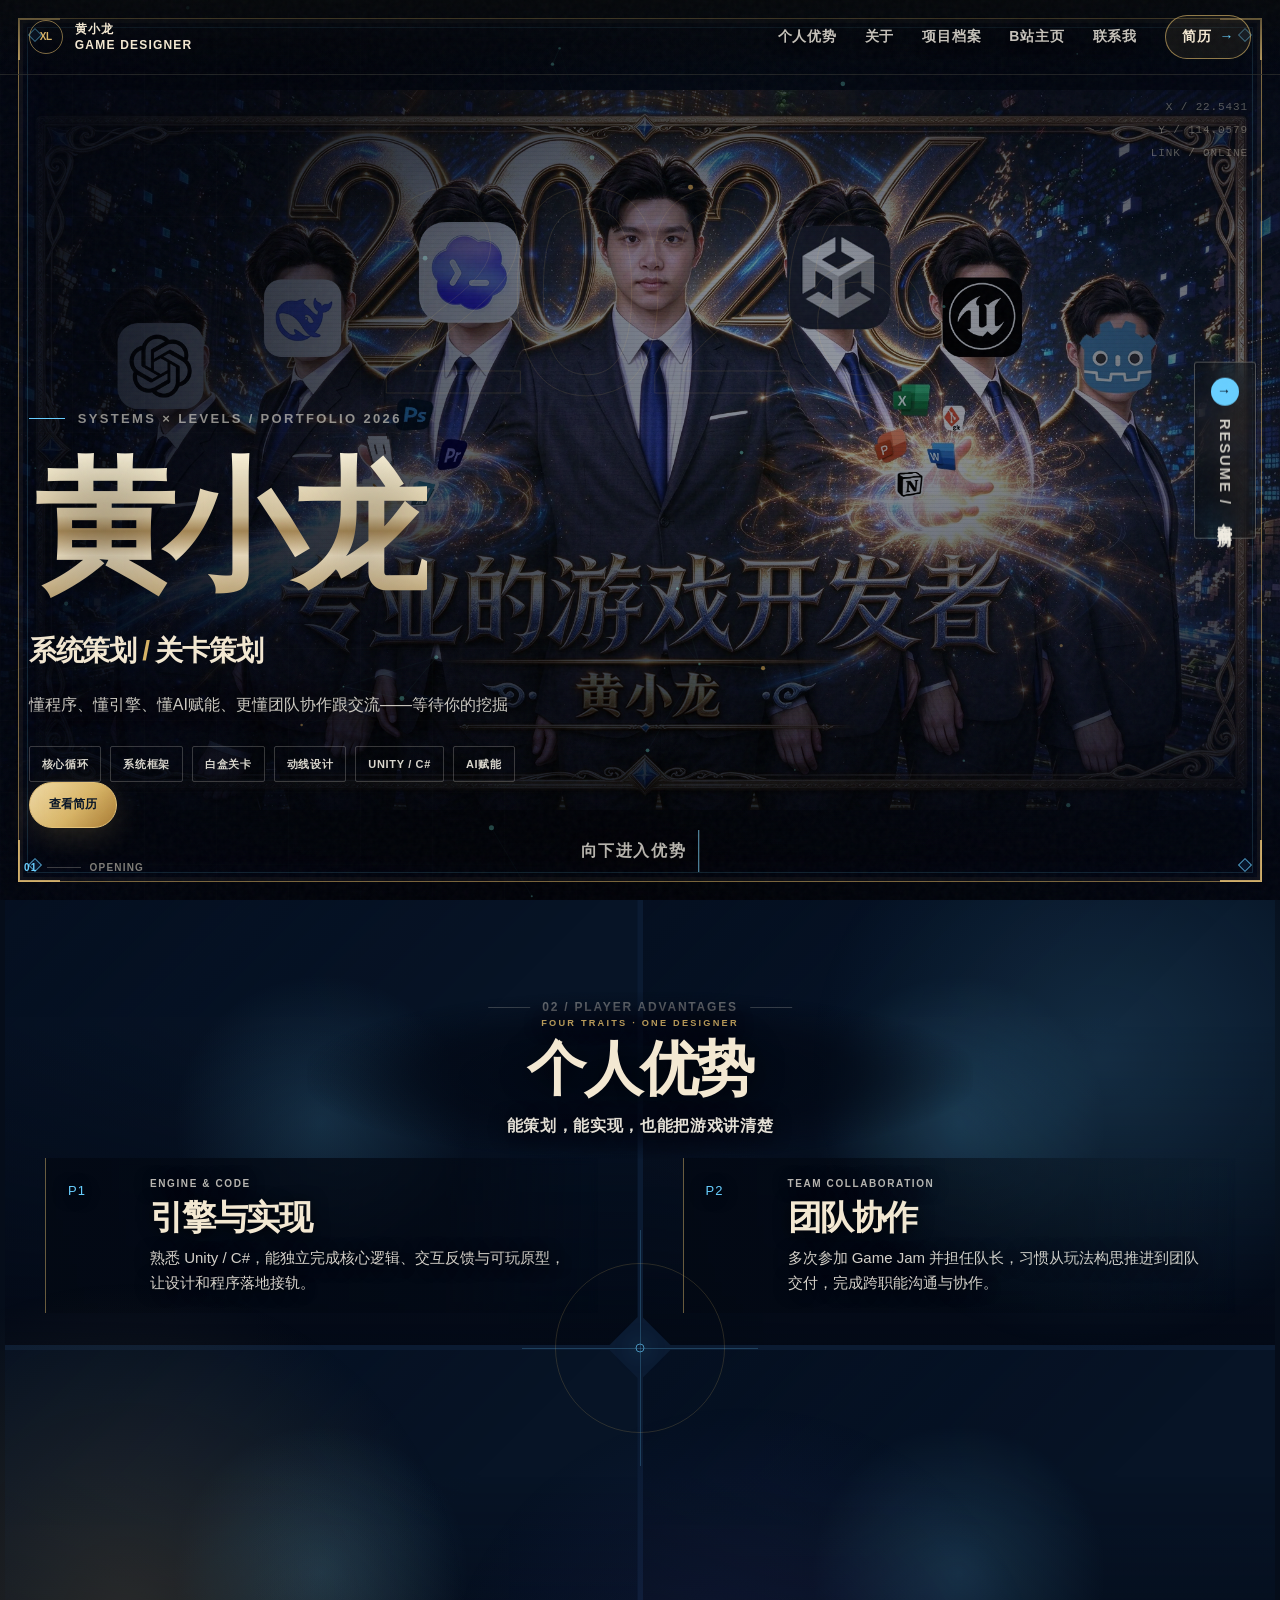
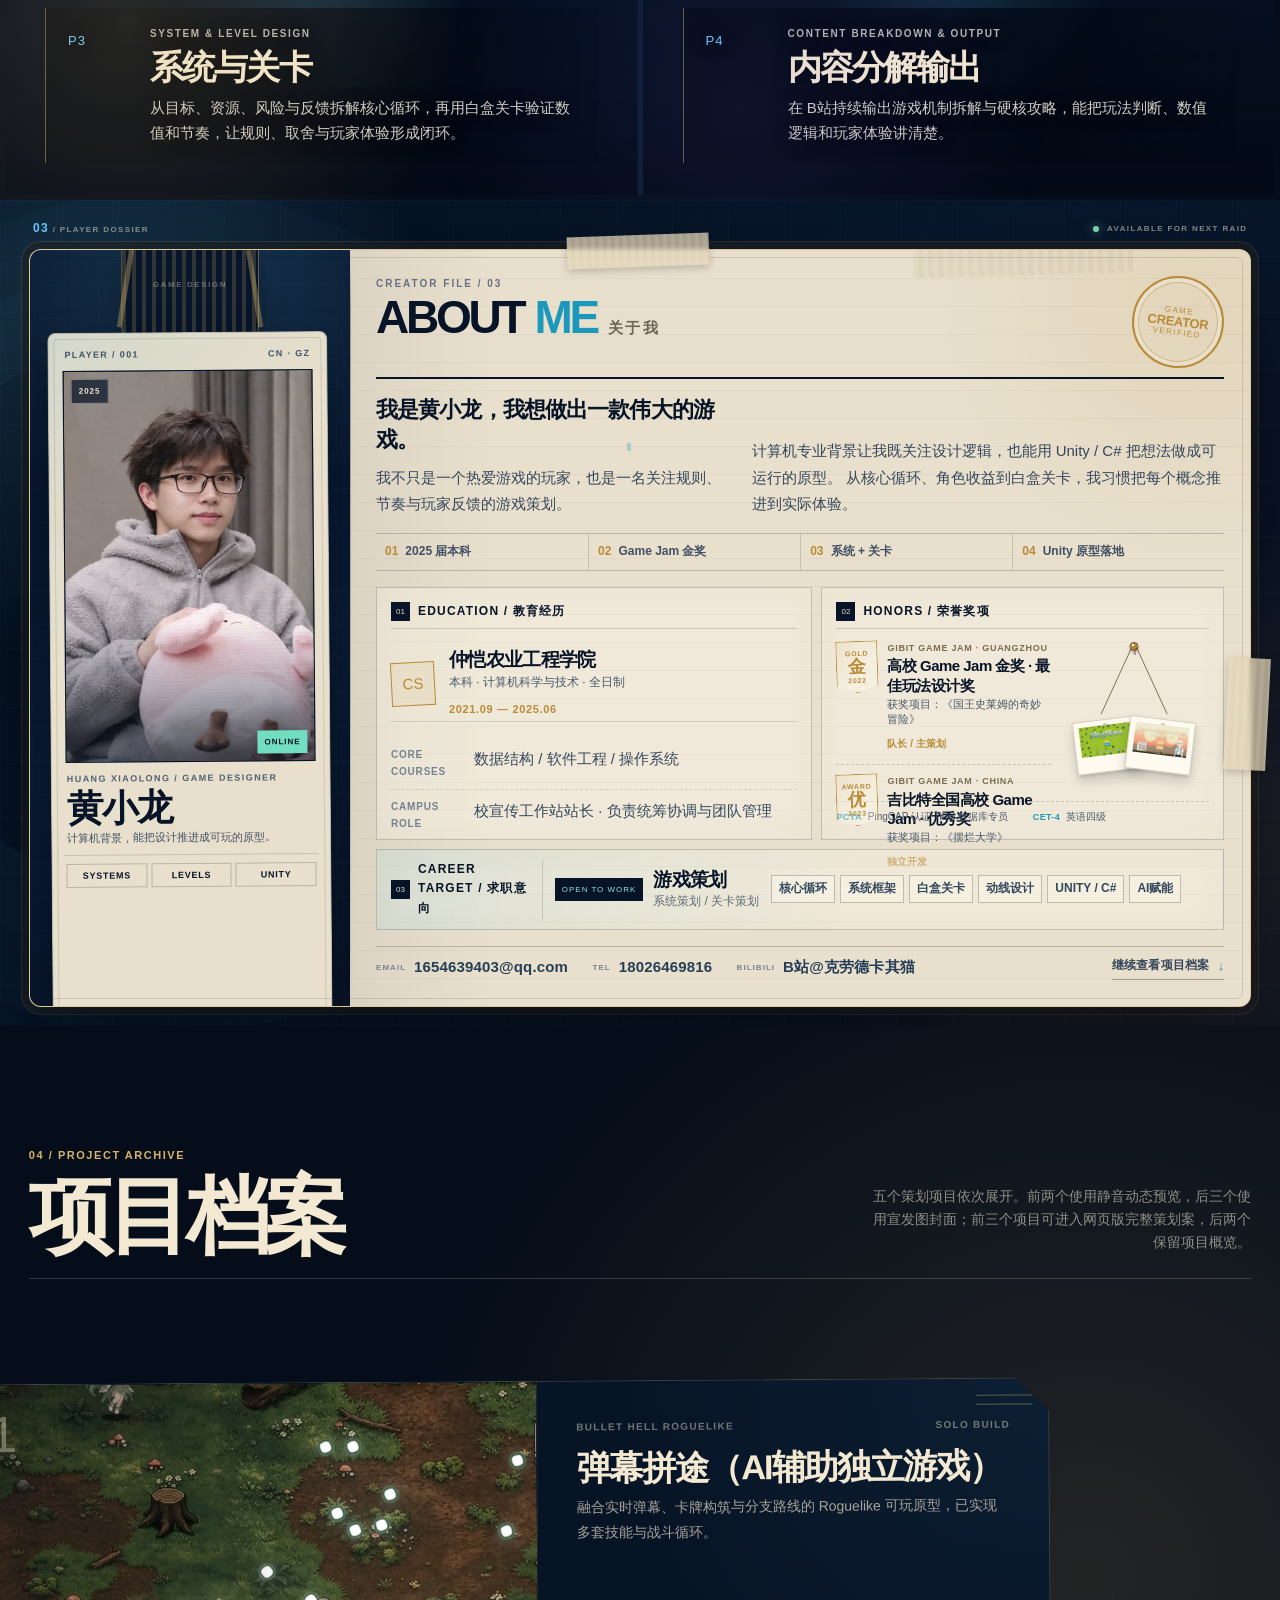
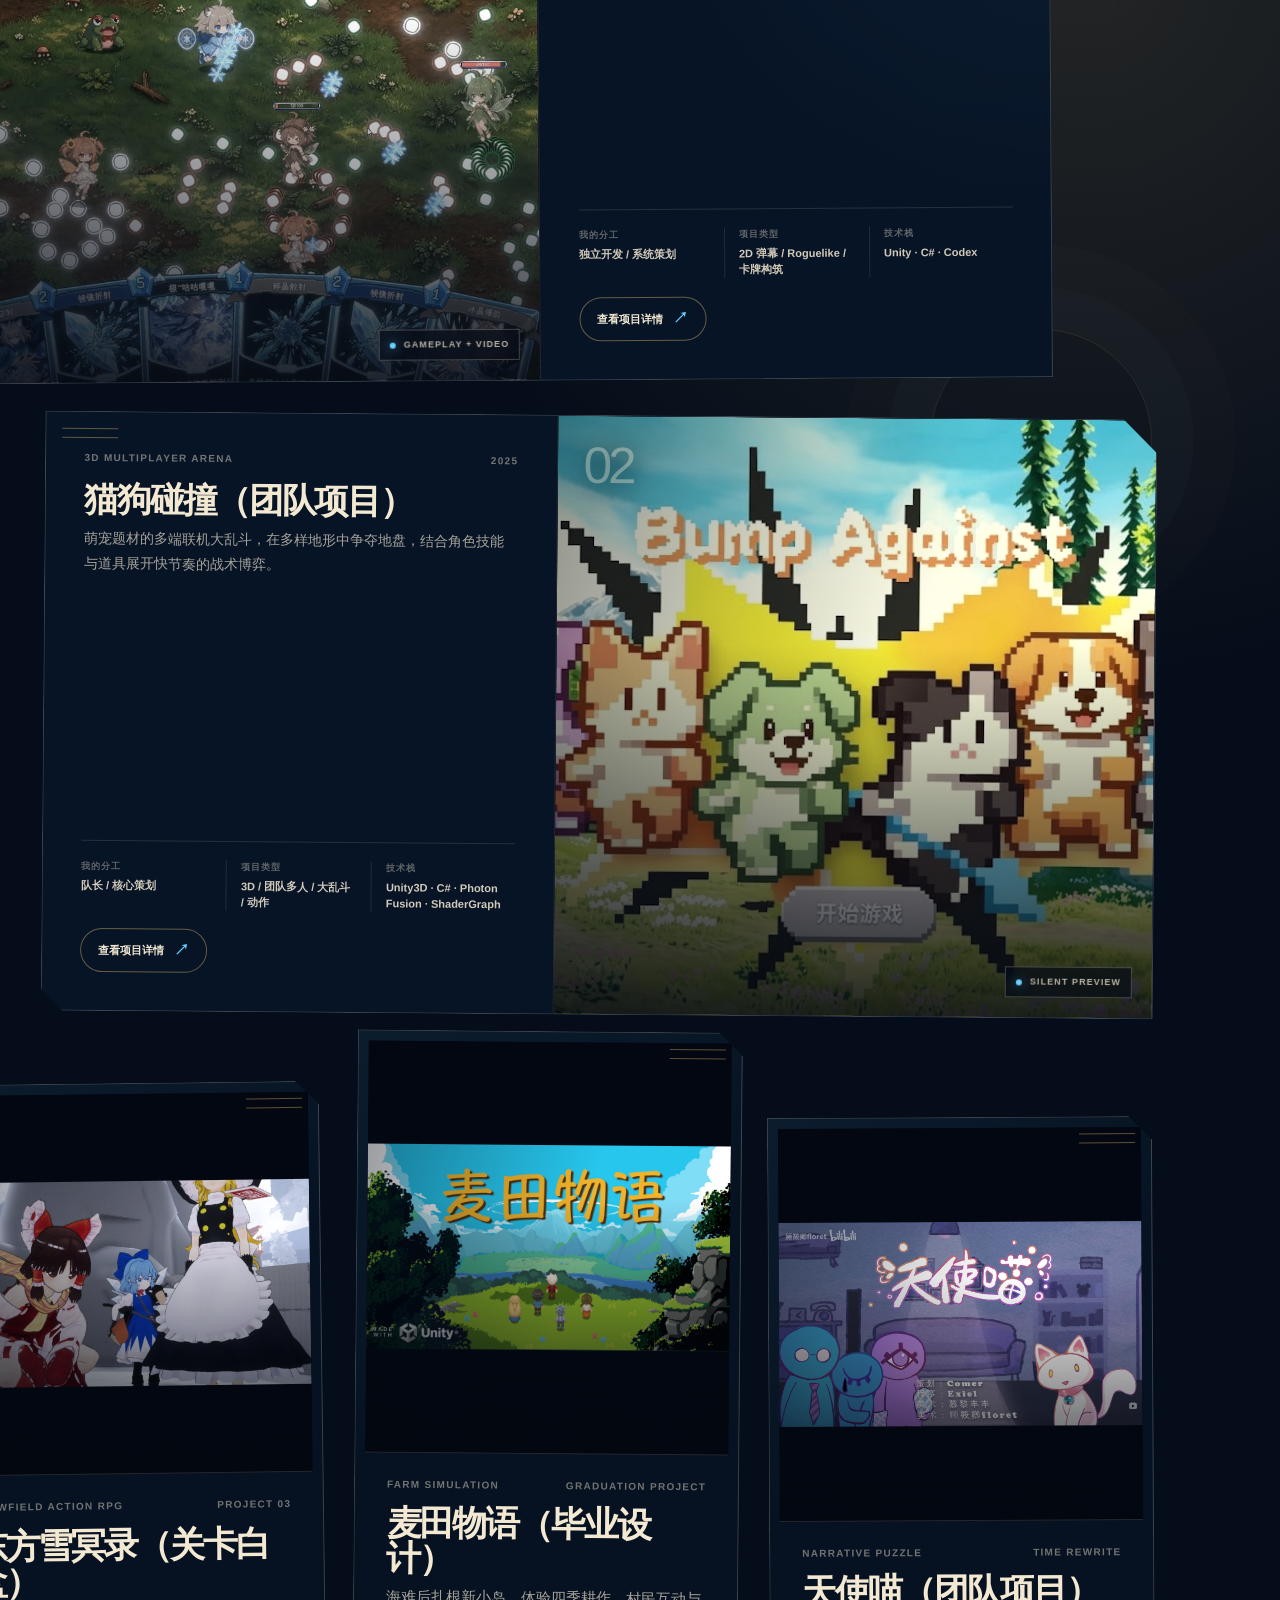
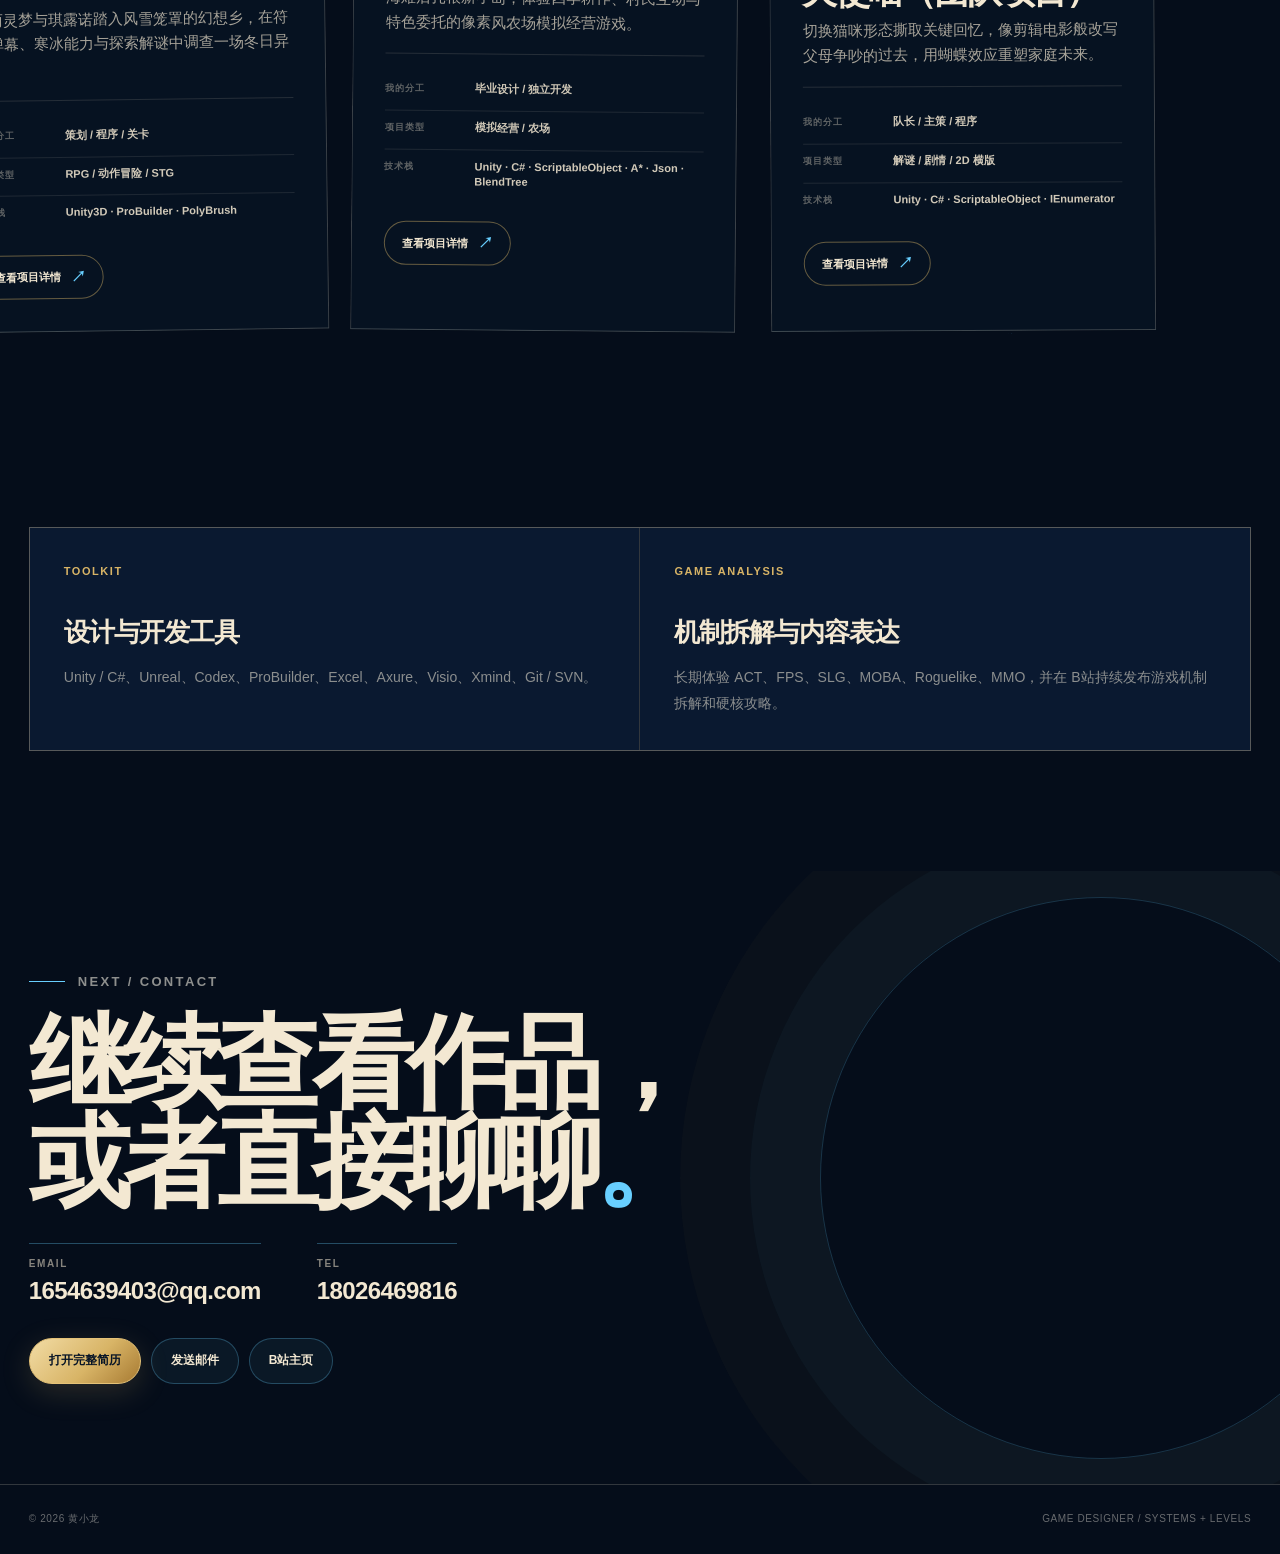
==== index.html @ 6b57ba56 "Publish game design portfolio website" ====
<!doctype html>
<html lang="zh-CN">
  <head>
    <meta charset="UTF-8" />
    <meta name="viewport" content="width=device-width, initial-scale=1" />
    <meta name="robots" content="noindex, nofollow, noarchive, noimageindex" />
    <meta
      name="description"
      content="黄小龙的游戏策划作品集，涵盖系统与关卡设计、Unity 原型、Game Jam 经历与游戏内容创作。"
    />
    <meta name="theme-color" content="#090b0c" />
    <title>黄小龙｜游戏策划作品集</title>
    <link rel="icon" href="assets/favicon.svg" type="image/svg+xml" />
    <link
      rel="preload"
      as="image"
      href="assets/images/hero-cover.webp"
      fetchpriority="high"
    />
    <link rel="stylesheet" href="assets/cinematic.css?v=profile-layout-20261105-100" />
  </head>
  <body>
    <a class="skip-link" href="#main">跳到主要内容</a>

    <header class="cine-header">
      <nav class="cine-nav container" aria-label="主导航">
        <a class="cine-brand" href="#top" aria-label="回到首页">
          <span class="cine-brand-mark">XL</span>
          <span>黄小龙<br />GAME DESIGNER</span>
        </a>
        <button
          class="menu-button"
          type="button"
          aria-label="打开导航"
          aria-expanded="false"
          aria-controls="cine-nav-links"
        >
          <i></i>
        </button>
        <div class="cine-nav-links" id="cine-nav-links">
          <a href="#advantages">个人优势</a>
          <a href="#profile">关于</a>
          <a href="#experience">项目档案</a>
          <a
            href="https://space.bilibili.com/384782439"
            target="_blank"
            rel="noopener noreferrer"
          >
            B站主页
          </a>
          <a href="#contact">联系我</a>
          <button class="nav-resume-button" type="button" data-open-resume>
            简历
          </button>
        </div>
      </nav>
    </header>

    <div class="page-status" aria-hidden="true">
      <span class="page-status-index">01</span>
      <span class="page-status-line"></span>
      <span class="page-status-label">OPENING</span>
    </div>
    <div class="cursor-light" aria-hidden="true"></div>

    <main id="main">
      <section class="scene hero-scene" id="top" data-chapter="01" data-label="OPENING">
        <video
          class="hero-video"
          id="hero-video"
          autoplay
          muted
          loop
          playsinline
          preload="auto"
          poster="assets/images/hero-cover.webp"
          aria-hidden="true"
        >
          <source src="assets/video/cover-loop.mp4" type="video/mp4" />
        </video>
        <div class="hero-overlay" aria-hidden="true"></div>
        <div class="hero-grid" aria-hidden="true"></div>
        <canvas class="signal-canvas" id="signal-canvas" aria-hidden="true"></canvas>
        <div class="hero-vignette" aria-hidden="true"></div>
        <div class="hero-goldframe" aria-hidden="true">
          <i></i><i></i><i></i><i></i>
        </div>
        <div class="hero-year" aria-hidden="true">2026</div>
        <div class="hero-coordinates" aria-hidden="true">
          <span>X / 22.5431</span>
          <span>Y / 114.0579</span>
          <span>LINK / ONLINE</span>
        </div>

        <div class="hero-content container">
          <div class="hero-copy">
            <div class="hero-kicker">SYSTEMS × LEVELS / PORTFOLIO 2026</div>
            <h1 class="hero-title" data-text="黄小龙">黄小龙</h1>
            <p class="hero-role">系统策划 <span>/</span> 关卡策划</p>
            <p class="hero-statement">
              懂程序、懂引擎、懂AI赋能、更懂团队协作跟交流——等待你的挖掘
            </p>
            <div class="hero-meta" aria-label="职业关键词">
              <span>核心循环</span>
              <span>系统框架</span>
              <span>白盒关卡</span>
              <span>动线设计</span>
              <span>UNITY / C#</span>
              <span>AI赋能</span>
            </div>
            <button
              class="cine-button primary hero-mobile-resume"
              type="button"
              data-open-resume
            >
              查看简历
            </button>
          </div>
        </div>

        <button class="resume-edge" type="button" data-open-resume>
          RESUME / 向右查看简历
        </button>
        <a class="scroll-cue" href="#advantages">
          <span>向下进入优势</span>
          <span class="scroll-line" aria-hidden="true"></span>
        </a>
      </section>

      <section
        class="scene ability-scene"
        id="advantages"
        data-chapter="02"
        data-label="ADVANTAGE"
      >
        <div class="chapter-label">02 / PLAYER ADVANTAGES</div>
        <div class="ability-intro">
          <span class="ability-kicker">FOUR TRAITS · ONE DESIGNER</span>
          <h2>个人优势</h2>
          <p>能策划，能实现，也能把游戏讲清楚</p>
        </div>

        <div class="ability-grid">
          <div class="grid-reticle" aria-hidden="true">
            <span></span>
          </div>
          <a class="ability-tile" href="#experience" aria-label="查看项目经历：引擎与实现">
            <video
              class="ability-video"
              muted
              loop
              playsinline
              preload="none"
              data-offset="0"
              aria-hidden="true"
            >
              <source src="assets/video/ability-p1-engine-implementation.mp4?v=ability-videos-20261104-58" type="video/mp4" />
            </video>
            <div class="ability-copy">
              <span class="ability-number">P1</span>
              <div>
                <small>ENGINE & CODE</small>
                <h3>引擎与实现</h3>
                <p>
                  熟悉 Unity / C#，能独立完成核心逻辑、交互反馈与可玩原型，让设计和程序落地接轨。
                </p>
              </div>
            </div>
          </a>

          <a class="ability-tile" href="#profile" aria-label="查看关于我：团队协作">
            <video
              class="ability-video"
              muted
              loop
              playsinline
              preload="none"
              data-offset="0"
              aria-hidden="true"
            >
              <source
                src="assets/video/ability-p2-full-cycle.mp4?v=ability-videos-20261104-57"
                type="video/mp4"
              />
            </video>
            <div class="ability-copy">
              <span class="ability-number">P2</span>
              <div>
                <small>TEAM COLLABORATION</small>
                <h3>团队协作</h3>
                <p>
                  多次参加 Game Jam 并担任队长，习惯从玩法构思推进到团队交付，完成跨职能沟通与协作。
                </p>
              </div>
            </div>
          </a>

          <a class="ability-tile" href="#experience" aria-label="查看项目经历：系统与关卡">
            <video
              class="ability-video"
              muted
              loop
              playsinline
              preload="none"
              data-offset="0"
              aria-hidden="true"
            >
              <source src="assets/video/ability-p3-system-level-design.mp4?v=ability-videos-20261104-58" type="video/mp4" />
            </video>
            <div class="ability-copy">
              <span class="ability-number">P3</span>
              <div>
                <small>SYSTEM & LEVEL DESIGN</small>
                <h3>系统与关卡</h3>
                <p>
                  从目标、资源、风险与反馈拆解核心循环，再用白盒关卡验证数值和节奏，让规则、取舍与玩家体验形成闭环。
                </p>
              </div>
            </div>
          </a>

          <a
            class="ability-tile"
            href="https://space.bilibili.com/384782439"
            target="_blank"
            rel="noopener noreferrer"
            aria-label="在新标签页打开我的B站主页：内容分解输出"
          >
            <video
              class="ability-video"
              muted
              loop
              playsinline
              preload="none"
              data-offset="0"
              aria-hidden="true"
            >
              <source
                src="assets/video/ability-p4-content-creation.mp4?v=ability-videos-20261104-57"
                type="video/mp4"
              />
            </video>
            <div class="ability-copy">
              <span class="ability-number">P4</span>
              <div>
                <small>CONTENT BREAKDOWN & OUTPUT</small>
                <h3>内容分解输出</h3>
                <p>
                  在 B站持续输出游戏机制拆解与硬核攻略，能把玩法判断、数值逻辑和玩家体验讲清楚。
                </p>
              </div>
            </div>
          </a>
        </div>
      </section>

      <section class="profile-scene" id="profile" data-chapter="03" data-label="PROFILE">
        <div class="profile-stage container">
          <div class="profile-chapter" aria-hidden="true">
            <span><strong>03</strong> / PLAYER DOSSIER</span>
            <span class="profile-status"><i></i> AVAILABLE FOR NEXT RAID</span>
          </div>

          <article class="player-dossier" aria-labelledby="profile-title">
            <div class="dossier-tape tape-top" aria-hidden="true"></div>
            <div class="dossier-tape tape-side" aria-hidden="true"></div>

            <aside class="dossier-identity">
              <div class="dossier-lanyard" aria-hidden="true">
                <span>GAME DESIGN</span>
                <i></i>
              </div>
              <div class="dossier-id-card">
                <div class="dossier-id-meta">
                  <span>PLAYER / 001</span>
                  <span>CN · GZ</span>
                </div>
                <div class="dossier-portrait">
                  <img
                    src="assets/images/profile-photo.jpg"
                    alt="黄小龙的个人照片"
                    width="316"
                    height="442"
                  />
                  <span class="dossier-online">ONLINE</span>
                  <span class="dossier-level">2025</span>
                </div>
                <div class="dossier-name">
                  <small>HUANG XIAOLONG / GAME DESIGNER</small>
                  <h2>黄小龙</h2>
                  <p>计算机背景，能把设计推进成可玩的原型。</p>
                </div>
                <div class="dossier-traits" aria-label="核心能力">
                  <span>SYSTEMS</span>
                  <span>LEVELS</span>
                  <span>UNITY</span>
                </div>
                <div class="dossier-id-code" aria-hidden="true">
                  <span></span>
                  <small>PORTFOLIO ID / GDS-2025</small>
                </div>
              </div>
            </aside>

            <div class="dossier-sheet">
              <header class="dossier-header">
                <div>
                  <small>CREATOR FILE / 03</small>
                  <h2 id="profile-title">
                    ABOUT <span>ME</span>
                    <b>关于我</b>
                  </h2>
                </div>
                <div class="creator-seal" aria-label="游戏创作者">
                  <span>GAME</span>
                  <strong>CREATOR</strong>
                  <small>VERIFIED</small>
                </div>
              </header>

              <div class="dossier-intro">
                <div class="dossier-intro-lead">
                  <p>
                    我是黄小龙，我想做出一款<span>伟大的游戏</span>。
                  </p>
                  <p class="dossier-subtitle">
                    我不只是一个热爱游戏的玩家，也是一名关注规则、节奏与玩家反馈的游戏策划。
                  </p>
                </div>
                <p>
                  计算机专业背景让我既关注设计逻辑，也能用 Unity / C# 把想法做成可运行的原型。
                  从核心循环、角色收益到白盒关卡，我习惯把每个概念推进到实际体验。
                </p>
              </div>

              <div class="dossier-facts" aria-label="个人关键信息">
                <span><b>01</b> 2025 届本科</span>
                <span><b>02</b> Game Jam 金奖</span>
                <span><b>03</b> 系统 + 关卡</span>
                <span><b>04</b> Unity 原型落地</span>
              </div>

              <div class="dossier-grid">
                <section class="dossier-panel education-panel" aria-labelledby="education-title">
                  <div class="panel-heading">
                    <span>01</span>
                    <h3 id="education-title">EDUCATION / 教育经历</h3>
                  </div>
                  <div class="education-summary">
                    <div class="education-code" aria-hidden="true">CS</div>
                    <div>
                      <h4>仲恺农业工程学院</h4>
                      <p>本科 · 计算机科学与技术 · 全日制</p>
                      <time>2021.09 — 2025.06</time>
                    </div>
                  </div>
                  <dl class="education-details">
                    <div>
                      <dt>CORE COURSES</dt>
                      <dd>数据结构 / 软件工程 / 操作系统</dd>
                    </div>
                    <div>
                      <dt>CAMPUS ROLE</dt>
                      <dd>校宣传工作站站长 · 负责统筹协调与团队管理</dd>
                    </div>
                  </dl>
                </section>

                <section class="dossier-panel honors-panel" aria-labelledby="honors-title">
                  <div class="panel-heading">
                    <span>02</span>
                    <h3 id="honors-title">HONORS / 荣誉奖项</h3>
                  </div>
                  <div class="award-showcase">
                    <div class="award-records">
                      <div class="featured-award">
                        <div class="award-seal" aria-label="金奖">
                          <span>GOLD</span>
                          <strong>金</strong>
                          <small>2022</small>
                        </div>
                        <div>
                          <small>GIBIT GAME JAM · GUANGZHOU</small>
                          <h4>高校 Game Jam 金奖 · 最佳玩法设计奖</h4>
                          <p>获奖项目：《国王史莱姆的奇妙冒险》</p>
                          <span>队长 / 主策划</span>
                        </div>
                      </div>
                      <div class="featured-award secondary-award">
                        <div class="award-seal" aria-label="优秀奖">
                          <span>AWARD</span>
                          <strong>优</strong>
                          <small>2023</small>
                        </div>
                        <div>
                          <small>GIBIT GAME JAM · CHINA</small>
                          <h4>吉比特全国高校 Game Jam · 优秀奖</h4>
                          <p>获奖项目：《摆烂大学》</p>
                          <span>独立开发</span>
                        </div>
                      </div>
                    </div>
                    <div class="award-photo-hang" aria-label="两张获奖现场照片">
                      <span class="hang-pin" aria-hidden="true"></span>
                      <svg class="hang-strings" viewBox="0 0 100 100" preserveAspectRatio="none" aria-hidden="true">
                        <path d="M50 4 L28 94 M50 4 L72 94" />
                      </svg>
                      <div class="award-polaroid-cluster">
                        <figure class="award-polaroid award-polaroid-left">
                          <img src="assets/images/awards/award-left.png" alt="Game Jam 获奖现场照片" loading="lazy" />
                        </figure>
                        <figure class="award-polaroid award-polaroid-right">
                          <img src="assets/images/awards/award-right.png" alt="Game Jam 获奖现场照片" loading="lazy" />
                        </figure>
                      </div>
                    </div>
                  </div>
                  <div class="minor-awards credential-award">
                    <div>
                      <b>PCTA</b>
                      <span>PingCAP 认证 TiDB 数据库专员</span>
                    </div>
                    <div>
                      <b>CET-4</b>
                      <span>英语四级</span>
                    </div>
                  </div>
                </section>

                <section class="dossier-panel target-panel" aria-labelledby="target-title">
                  <div class="panel-heading">
                    <span>03</span>
                    <h3 id="target-title">CAREER TARGET / 求职意向</h3>
                  </div>
                  <div class="target-role">
                    <span>OPEN TO WORK</span>
                    <div>
                      <h4>游戏策划</h4>
                      <p>系统策划 / 关卡策划</p>
                    </div>
                  </div>
                  <ul class="target-tags" aria-label="能力关键词">
                    <li>核心循环</li>
                    <li>系统框架</li>
                    <li>白盒关卡</li>
                    <li>动线设计</li>
                    <li>UNITY / C#</li>
                    <li>AI赋能</li>
                  </ul>
                </section>
              </div>

              <footer class="dossier-footer">
                <div class="dossier-contacts">
                  <a class="dossier-contact-link" href="mailto:1654639403@qq.com">
                    <small>EMAIL</small>
                    <span>1654639403@qq.com</span>
                  </a>
                  <a class="dossier-contact-link" href="tel:+8618026469816">
                    <small>TEL</small>
                    <span>18026469816</span>
                  </a>
                  <a
                    class="dossier-contact-link"
                    href="https://space.bilibili.com/384782439"
                    target="_blank"
                    rel="noopener noreferrer"
                  >
                    <small>BILIBILI</small>
                    <span>B站@克劳德卡其猫</span>
                  </a>
                </div>
                <a class="dossier-next" href="#experience">
                  继续查看项目档案
                  <span aria-hidden="true">↓</span>
                </a>
              </footer>
            </div>
          </article>
        </div>
      </section>

      <section
        class="scene content-scene project-scene"
        id="experience"
        data-chapter="04"
        data-label="PROJECTS"
      >
        <div class="container">
          <div class="content-head reveal">
            <div>
              <small>04 / PROJECT ARCHIVE</small>
              <h2>项目档案</h2>
            </div>
            <p>
              五个策划项目依次展开。前两个使用静音动态预览，后三个使用宣发图封面；前三个项目可进入网页版完整策划案，后两个保留项目概览。
            </p>
          </div>

          <div class="project-showcase">
            <article class="project-showcase-card" data-project-card="bullet-journey">
              <div class="project-preview">
                <video
                  class="project-preview-video"
                  muted
                  loop
                  playsinline
                  autoplay
                  preload="metadata"
                  poster="assets/images/bullet-journey/battle-overview.webp"
                  data-offset="0"
                  aria-hidden="true"
                >
                  <source src="assets/video/projects/bullet-journey-demo-20261105.mp4" type="video/mp4" />
                </video>
                <div class="project-preview-shade" aria-hidden="true"></div>
                <span class="project-preview-number">01</span>
                <span class="project-preview-label">
                  <i></i>
                  GAMEPLAY + VIDEO
                </span>
                <button
                  class="project-preview-open"
                  type="button"
                  data-project-open="bullet-journey"
                  aria-label="查看《弹幕拼途（AI辅助独立游戏）》项目详情"
                ></button>
              </div>
              <div class="project-card-copy">
                <div class="project-card-eyebrow">
                  <span>BULLET HELL ROGUELIKE</span>
                  <span>SOLO BUILD</span>
                </div>
                <h3>弹幕拼途（AI辅助独立游戏）</h3>
                <p>
                  融合实时弹幕、卡牌构筑与分支路线的 Roguelike 可玩原型，已实现多套技能与战斗循环。
                </p>
                <dl class="project-card-facts">
                  <div>
                    <dt>我的分工</dt>
                    <dd>独立开发 / 系统策划</dd>
                  </div>
                  <div>
                    <dt>项目类型</dt>
                    <dd>2D 弹幕 / Roguelike / 卡牌构筑</dd>
                  </div>
                  <div>
                    <dt>技术栈</dt>
                    <dd>Unity · C# · Codex</dd>
                  </div>
                </dl>
                <button
                  class="project-card-action"
                  type="button"
                  data-project-open="bullet-journey"
                >
                  查看项目详情
                  <span aria-hidden="true">↗</span>
                </button>
              </div>
            </article>

            <article class="project-showcase-card" data-project-card="cat-dog">
              <div class="project-preview">
                <video
                  class="project-preview-video"
                  muted
                  loop
                  playsinline
                  autoplay
                  preload="metadata"
                  poster="assets/images/cat-dog/marketing-promo.png"
                  aria-hidden="true"
                >
                  <source src="assets/video/projects/cat-dog-demo-20261105.mp4" type="video/mp4" />
                </video>
                <div class="project-preview-shade" aria-hidden="true"></div>
                <span class="project-preview-number">02</span>
                <span class="project-preview-label">
                  <i></i>
                  SILENT PREVIEW
                </span>
                <button
                  class="project-preview-open"
                  type="button"
                  data-project-open="cat-dog"
                  aria-label="查看《猫狗碰撞（团队项目）》项目详情"
                ></button>
              </div>
              <div class="project-card-copy">
                <div class="project-card-eyebrow">
                  <span>3D MULTIPLAYER ARENA</span>
                  <span>2025</span>
                </div>
                <h3>猫狗碰撞（团队项目）</h3>
                <p>
                  萌宠题材的多端联机大乱斗，在多样地形中争夺地盘，结合角色技能与道具展开快节奏的战术博弈。
                </p>
                <dl class="project-card-facts">
                  <div>
                    <dt>我的分工</dt>
                    <dd>队长 / 核心策划</dd>
                  </div>
                  <div>
                    <dt>项目类型</dt>
                    <dd>3D / 团队多人 / 大乱斗 / 动作</dd>
                  </div>
                  <div>
                    <dt>技术栈</dt>
                    <dd>Unity3D · C# · Photon Fusion · ShaderGraph</dd>
                  </div>
                </dl>
                <button class="project-card-action" type="button" data-project-open="cat-dog">
                  查看项目详情
                  <span aria-hidden="true">↗</span>
                </button>
              </div>
            </article>

            <article
              class="project-showcase-card project-showcase-placeholder"
              data-project-card="eastern-snow"
            >
              <div class="project-preview project-preview-static">
                <img
                  class="project-preview-still"
                  src="assets/images/eastern-snow/marketing-promo.jpg"
                  alt=""
                  aria-hidden="true"
                />
                <div class="project-preview-shade" aria-hidden="true"></div>
                <button
                  class="project-preview-open"
                  type="button"
                  data-project-open="eastern-snow"
                  aria-label="查看《东方雪冥录（关卡白盒）》项目详情"
                ></button>
              </div>
              <div class="project-card-copy">
                <div class="project-card-eyebrow">
                  <span>SNOWFIELD ACTION RPG</span>
                  <span>PROJECT 03</span>
                </div>
                <h3>东方雪冥录（关卡白盒）</h3>
                <p>
                  博丽灵梦与琪露诺踏入风雪笼罩的幻想乡，在符卡弹幕、寒冰能力与探索解谜中调查一场冬日异变。
                </p>
                <dl class="project-card-facts">
                  <div>
                    <dt>我的分工</dt>
                    <dd>策划 / 程序 / 关卡</dd>
                  </div>
                  <div>
                    <dt>项目类型</dt>
                    <dd>RPG / 动作冒险 / STG</dd>
                  </div>
                  <div>
                    <dt>技术栈</dt>
                    <dd>Unity3D · ProBuilder · PolyBrush</dd>
                  </div>
                </dl>
                <button
                  class="project-card-action"
                  type="button"
                  data-project-open="eastern-snow"
                >
                  查看项目详情
                  <span aria-hidden="true">↗</span>
                </button>
              </div>
            </article>

            <article
              class="project-showcase-card project-showcase-placeholder"
              data-project-card="wheat-story"
            >
              <div class="project-preview project-preview-static">
                <img
                  class="project-preview-still"
                  src="assets/images/wheat-story/marketing-promo.png"
                  alt=""
                  aria-hidden="true"
                />
                <div class="project-preview-shade" aria-hidden="true"></div>
                <button
                  class="project-preview-open"
                  type="button"
                  data-project-open="wheat-story"
                  aria-label="查看《麦田物语（毕业设计）》项目详情"
                ></button>
              </div>
              <div class="project-card-copy">
                <div class="project-card-eyebrow">
                  <span>FARM SIMULATION</span>
                  <span>GRADUATION PROJECT</span>
                </div>
                <h3>麦田物语（毕业设计）</h3>
                <p>
                  海难后扎根新小岛，体验四季耕作、村民互动与特色委托的像素风农场模拟经营游戏。
                </p>
                <dl class="project-card-facts">
                  <div>
                    <dt>我的分工</dt>
                    <dd>毕业设计 / 独立开发</dd>
                  </div>
                  <div>
                    <dt>项目类型</dt>
                    <dd>模拟经营 / 农场</dd>
                  </div>
                  <div>
                    <dt>技术栈</dt>
                    <dd>Unity · C# · ScriptableObject · A* · Json · BlendTree</dd>
                  </div>
                </dl>
                <button
                  class="project-card-action"
                  type="button"
                  data-project-open="wheat-story"
                >
                  查看项目详情
                  <span aria-hidden="true">↗</span>
                </button>
              </div>
            </article>

            <article class="project-showcase-card" data-project-card="angel-cat">
              <div class="project-preview project-preview-static">
                <img
                  class="project-preview-still"
                  src="assets/images/angel-cat/marketing-promo.png"
                  alt=""
                  aria-hidden="true"
                />
                <div class="project-preview-shade" aria-hidden="true"></div>
                <button
                  class="project-preview-open"
                  type="button"
                  data-project-open="angel-cat"
                  aria-label="查看《天使喵（团队项目）》项目详情"
                ></button>
              </div>
              <div class="project-card-copy">
                <div class="project-card-eyebrow">
                  <span>NARRATIVE PUZZLE</span>
                  <span>TIME REWRITE</span>
                </div>
                <h3>天使喵（团队项目）</h3>
                <p>
                  切换猫咪形态撕取关键回忆，像剪辑电影般改写父母争吵的过去，用蝴蝶效应重塑家庭未来。
                </p>
                <dl class="project-card-facts">
                  <div>
                    <dt>我的分工</dt>
                    <dd>队长 / 主策 / 程序</dd>
                  </div>
                  <div>
                    <dt>项目类型</dt>
                    <dd>解谜 / 剧情 / 2D 横版</dd>
                  </div>
                  <div>
                    <dt>技术栈</dt>
                    <dd>Unity · C# · ScriptableObject · IEnumerator</dd>
                  </div>
                </dl>
                <button
                  class="project-card-action"
                  type="button"
                  data-project-open="angel-cat"
                >
                  查看项目详情
                  <span aria-hidden="true">↗</span>
                </button>
              </div>
            </article>
          </div>

          <div class="details-band">
            <article class="detail-block reveal">
              <small>TOOLKIT</small>
              <h3>设计与开发工具</h3>
              <p>
                Unity / C#、Unreal、Codex、ProBuilder、Excel、Axure、Visio、Xmind、Git / SVN。
              </p>
            </article>
            <article class="detail-block reveal">
              <small>GAME ANALYSIS</small>
              <h3>机制拆解与内容表达</h3>
              <p>
                长期体验 ACT、FPS、SLG、MOBA、Roguelike、MMO，并在 B站持续发布游戏机制拆解和硬核攻略。
              </p>
            </article>
          </div>
        </div>
      </section>

      <section class="scene next-chapter" id="contact" data-chapter="05" data-label="CONTACT">
        <div class="next-chapter-inner container">
          <small class="hero-kicker">NEXT / CONTACT</small>
          <h2>继续查看作品，<br />或者直接聊聊<span>。</span></h2>
          <div class="next-contact-details" aria-label="联系方式">
            <a class="next-contact-link" href="mailto:1654639403@qq.com">
              <small>EMAIL</small>
              <span>1654639403@qq.com</span>
            </a>
            <a class="next-contact-link" href="tel:+8618026469816">
              <small>TEL</small>
              <span>18026469816</span>
            </a>
          </div>
          <div class="next-actions">
            <button class="cine-button primary" type="button" data-open-resume>
              打开完整简历
            </button>
            <a class="cine-button secondary" href="mailto:1654639403@qq.com">发送邮件</a>
            <a
              class="cine-button secondary"
              href="https://space.bilibili.com/384782439"
              target="_blank"
              rel="noopener noreferrer"
            >
              B站主页
            </a>
          </div>
        </div>
      </section>
    </main>

    <footer class="cine-footer">
      <div class="cine-footer-inner container">
        <span>© <span id="year">2026</span> 黄小龙</span>
        <span>GAME DESIGNER / SYSTEMS + LEVELS</span>
      </div>
    </footer>

    <div
      class="resume-drawer"
      id="resume-drawer"
      aria-hidden="true"
      aria-label="简历预览"
    >
      <div class="resume-backdrop" data-close-resume></div>
      <div class="resume-panel" role="dialog" aria-modal="true" aria-labelledby="resume-title">
        <header class="resume-panel-header">
          <div class="resume-heading">
            <strong id="resume-title">黄小龙 · 游戏策划简历</strong>
            <span>RESUME / 2 PAGES</span>
          </div>
          <div class="resume-actions">
            <a
              class="resume-action"
              href="assets/resume/黄小龙_游戏策划简历.pdf"
              download
            >
              下载 PDF
            </a>
            <button
              class="resume-close"
              type="button"
              aria-label="关闭简历"
              data-close-resume
            >
              ×
            </button>
          </div>
        </header>
        <div class="resume-pages">
          <a
            class="resume-page"
            href="assets/resume/page-1.png"
            target="_blank"
            rel="noopener noreferrer"
          >
            <span>PAGE 01</span>
            <img
              src="assets/resume/page-1.png"
              alt="黄小龙游戏策划简历第一页"
              width="1191"
              height="1684"
            />
          </a>
          <a
            class="resume-page"
            href="assets/resume/page-2.png"
            target="_blank"
            rel="noopener noreferrer"
          >
            <span>PAGE 02</span>
            <img
              src="assets/resume/page-2.png"
              alt="黄小龙游戏策划简历第二页"
              width="1191"
              height="1684"
            />
          </a>
        </div>
      </div>
    </div>

    <div
      class="project-detail"
      id="project-detail"
      aria-hidden="true"
      aria-label="项目详情"
    >
      <div class="project-detail-backdrop" data-close-project></div>
      <section
        class="project-store"
        role="dialog"
        aria-modal="true"
        aria-labelledby="project-detail-title"
      >
        <header class="project-store-header">
          <button class="project-detail-back" type="button" data-close-project>
            <span aria-hidden="true">←</span>
            返回项目档案
          </button>
          <div class="project-detail-breadcrumb">
            <span id="project-detail-index">PROJECT / 01</span>
            <i></i>
            <span id="project-detail-genre">GAME PROJECT</span>
          </div>
          <button
            class="project-detail-close"
            type="button"
            aria-label="关闭项目详情"
            data-close-project
          >
            ×
          </button>
        </header>

        <div class="project-store-content">
          <main class="project-store-main">
            <div class="project-media-stage" id="project-media-stage"></div>
            <div
              class="project-media-tabs"
              id="project-media-tabs"
              role="tablist"
              aria-label="项目媒体"
            ></div>
            <p class="project-media-note">
              媒体预览区 · 视频可播放 · 点击缩略图切换图片或演示
            </p>
          </main>

          <aside class="project-store-sidebar">
            <div class="project-marketing-art" id="project-marketing-art"></div>
            <div class="project-store-copy">
              <div class="project-store-tags" id="project-store-tags"></div>
              <h2 id="project-detail-title"></h2>
              <p class="project-store-summary" id="project-store-summary"></p>

              <dl class="project-store-facts" id="project-store-facts"></dl>

              <section class="project-responsibilities" aria-labelledby="project-role-title">
                <h3 id="project-role-title">我的工作</h3>
                <ul id="project-responsibilities"></ul>
              </section>

              <div class="project-download-actions" id="project-download-actions"></div>
            </div>
          </aside>
        </div>
      </section>
    </div>

    <script src="assets/cinematic.js?v=mobile-resume-left-swipe-20261109-01"></script>
  </body>
</html>
---- assets/cinematic.css ----
:root {
  --black: #050d1a;
  --black-soft: #0a1930;
  --off-white: #f3e8d2;
  --paper: #d6c19a;
  --muted: rgba(243, 232, 210, 0.55);
  --line: rgba(243, 232, 210, 0.19);
  --orange: #d8b466;
  --lime: #68cfff;
  --violet: #7565e8;
  --display: "Arial Black", "Microsoft YaHei", "PingFang SC", sans-serif;
  --body: "Microsoft YaHei", "PingFang SC", "Noto Sans SC", sans-serif;
}

* {
  box-sizing: border-box;
}

html {
  scroll-behavior: smooth;
  scroll-snap-type: y proximity;
  background: var(--black);
}

body {
  margin: 0;
  background: var(--black);
  color: var(--off-white);
  font-family: var(--body);
  line-height: 1.65;
  -webkit-font-smoothing: antialiased;
}

body::after {
  position: fixed;
  z-index: 1200;
  inset: 0;
  content: "";
  opacity: 0.055;
  background-image: url("data:image/svg+xml,%3Csvg viewBox='0 0 180 180' xmlns='http://www.w3.org/2000/svg'%3E%3Cfilter id='n'%3E%3CfeTurbulence type='fractalNoise' baseFrequency='.88' numOctaves='4' stitchTiles='stitch'/%3E%3C/filter%3E%3Crect width='100%25' height='100%25' filter='url(%23n)' opacity='.62'/%3E%3C/svg%3E");
  pointer-events: none;
}

body.is-locked {
  overflow: hidden;
}

::selection {
  background: var(--lime);
  color: var(--black);
}

a {
  color: inherit;
  text-decoration: none;
}

button {
  color: inherit;
  font: inherit;
}

img,
video {
  display: block;
  max-width: 100%;
}

:focus-visible {
  outline: 2px solid var(--lime);
  outline-offset: 4px;
}

.skip-link {
  position: fixed;
  z-index: 1000;
  top: 10px;
  left: 10px;
  padding: 10px 14px;
  background: var(--lime);
  color: var(--black);
  transform: translateY(-160%);
  transition: transform 160ms ease;
}

.skip-link:focus {
  transform: translateY(0);
}

.container {
  width: min(calc(100% - clamp(48px, 4.5vw, 96px)), 1960px);
  margin-inline: auto;
}

.page-status {
  position: fixed;
  z-index: 95;
  bottom: 24px;
  left: 24px;
  display: flex;
  align-items: center;
  gap: 9px;
  color: rgba(241, 234, 215, 0.52);
  font-size: 10px;
  font-weight: 900;
  letter-spacing: 0.12em;
  pointer-events: none;
}

.page-status-index {
  color: var(--lime);
}

.page-status-line {
  width: 34px;
  height: 1px;
  background: rgba(241, 234, 215, 0.24);
}

.cursor-light {
  position: fixed;
  z-index: 3;
  top: 0;
  left: 0;
  width: 330px;
  height: 330px;
  border-radius: 50%;
  opacity: 0;
  background: radial-gradient(circle, rgba(104, 207, 255, 0.13), transparent 66%);
  mix-blend-mode: screen;
  pointer-events: none;
  transform: translate3d(-50%, -50%, 0);
  transition: opacity 300ms ease;
}

body.has-pointer .cursor-light {
  opacity: 1;
}

.cine-header {
  position: fixed;
  z-index: 100;
  inset: 0 0 auto;
  border-bottom: 1px solid rgba(241, 237, 226, 0.11);
  background: linear-gradient(to bottom, rgba(8, 10, 11, 0.72), transparent);
  transition:
    background 220ms ease,
    backdrop-filter 220ms ease;
}

.cine-header.is-scrolled {
  background: rgba(9, 11, 12, 0.88);
  backdrop-filter: blur(20px);
}

.cine-nav {
  height: 74px;
  display: flex;
  align-items: center;
  justify-content: space-between;
  gap: 32px;
}

.cine-brand {
  display: inline-flex;
  align-items: center;
  gap: 12px;
  font-size: clamp(12px, 0.62vw, 14px);
  font-weight: 800;
  letter-spacing: 0.1em;
  line-height: 1.35;
}

.cine-brand-mark {
  width: 34px;
  height: 34px;
  display: grid;
  place-items: center;
  border: 1px solid rgba(216, 180, 102, 0.58);
  border-radius: 50%;
  color: var(--orange);
  font-family: var(--display);
  font-size: 10px;
  letter-spacing: -0.03em;
}

.cine-nav-links {
  display: flex;
  align-items: center;
  gap: 28px;
  font-size: clamp(14px, 0.78vw, 17px);
  font-weight: 800;
  letter-spacing: 0.055em;
}

.cine-nav-links a {
  position: relative;
  min-height: 44px;
  display: inline-flex;
  align-items: center;
  color: rgba(241, 237, 226, 0.82);
  text-shadow: 0 2px 14px rgba(0, 0, 0, 0.72);
  transition:
    color 160ms ease,
    text-shadow 160ms ease;
}

.cine-nav-links a::after {
  position: absolute;
  bottom: 7px;
  left: 50%;
  width: 4px;
  height: 4px;
  border-radius: 50%;
  background: var(--orange);
  box-shadow: 0 0 10px rgba(216, 180, 102, 0.72);
  content: "";
  opacity: 0;
  transform: translateX(-50%) scale(0.6);
  transition:
    opacity 160ms ease,
    transform 160ms ease;
}

.cine-nav-links a:hover,
.cine-nav-links a:focus-visible,
.cine-nav-links a[aria-current="true"] {
  color: var(--off-white);
  text-shadow:
    0 2px 14px rgba(0, 0, 0, 0.82),
    0 0 16px rgba(216, 180, 102, 0.2);
}

.cine-nav-links a:hover::after,
.cine-nav-links a:focus-visible::after,
.cine-nav-links a[aria-current="true"]::after {
  opacity: 1;
  transform: translateX(-50%) scale(1);
}

.nav-resume-button {
  display: inline-flex;
  align-items: center;
  gap: 8px;
  min-height: 44px;
  padding: 9px 16px;
  border: 1px solid rgba(216, 180, 102, 0.64);
  border-radius: 999px;
  background: rgba(216, 180, 102, 0.08);
  font-size: 1em;
  font-weight: 800;
  letter-spacing: 0.055em;
  cursor: pointer;
  transition:
    border-color 160ms ease,
    background 160ms ease;
}

.nav-resume-button:hover,
.nav-resume-button:focus-visible {
  border-color: rgba(216, 180, 102, 0.9);
  background: rgba(216, 180, 102, 0.14);
}

.nav-resume-button::after {
  color: var(--lime);
  content: "→";
}

.menu-button {
  display: none;
  width: 40px;
  height: 40px;
  padding: 0;
  border: 1px solid var(--line);
  border-radius: 50%;
  background: rgba(8, 10, 11, 0.32);
  cursor: pointer;
}

.menu-button i,
.menu-button::before,
.menu-button::after {
  width: 15px;
  height: 1px;
  display: block;
  margin: 4px auto;
  background: currentColor;
  content: "";
}

.scene {
  position: relative;
  min-height: 100svh;
  scroll-snap-align: start;
  scroll-snap-stop: always;
}

.hero-scene {
  overflow: hidden;
  touch-action: pan-y;
  background:
    radial-gradient(circle at 50% 24%, rgba(31, 76, 137, 0.28), transparent 46%),
    radial-gradient(circle at 75% 70%, rgba(82, 123, 255, 0.12), transparent 34%),
    var(--black);
}

.hero-video {
  position: absolute;
  inset: 0;
  width: 100%;
  height: 100%;
  object-fit: contain;
  object-position: center;
  background: transparent;
  opacity: 1;
  filter: saturate(0.92) contrast(1.025);
  transform: none;
}

.hero-overlay {
  position: absolute;
  inset: 0;
  background:
    linear-gradient(90deg, rgba(2, 8, 22, 0.9) 0%, rgba(3, 12, 30, 0.52) 52%, rgba(4, 10, 28, 0.22) 100%),
    linear-gradient(to top, rgba(2, 8, 20, 0.94) 0%, transparent 52%),
    linear-gradient(to bottom, rgba(2, 7, 18, 0.62), transparent 28%);
  mix-blend-mode: multiply;
}

.hero-grid {
  position: absolute;
  inset: 0;
  pointer-events: none;
  opacity: 0.24;
  background-image:
    linear-gradient(rgba(241, 237, 226, 0.09) 1px, transparent 1px),
    linear-gradient(90deg, rgba(241, 237, 226, 0.09) 1px, transparent 1px);
  background-size: 72px 72px;
  mask-image: linear-gradient(to right, black, transparent 68%);
}

.signal-canvas {
  position: absolute;
  z-index: 1;
  inset: 0;
  width: 100%;
  height: 100%;
  opacity: 0.82;
  mix-blend-mode: screen;
  pointer-events: none;
}

.hero-vignette {
  position: absolute;
  z-index: 2;
  inset: 0;
  background:
    repeating-linear-gradient(
      to bottom,
      transparent 0,
      transparent 3px,
      rgba(3, 10, 25, 0.1) 4px
    ),
    radial-gradient(circle at center, transparent 30%, rgba(2, 7, 20, 0.72) 100%);
  pointer-events: none;
}

.hero-goldframe {
  position: absolute;
  z-index: 3;
  inset: 18px;
  border: 1px solid rgba(220, 181, 100, 0.55);
  box-shadow:
    inset 0 0 0 4px rgba(220, 181, 100, 0.05),
    inset 0 0 36px rgba(78, 118, 255, 0.06);
  pointer-events: none;
}

.hero-goldframe::before {
  position: absolute;
  inset: 8px;
  border: 1px solid rgba(104, 207, 255, 0.14);
  content: "";
}

.hero-goldframe i {
  position: absolute;
  width: 42px;
  height: 42px;
  border-color: rgba(230, 193, 117, 0.82);
  border-style: solid;
}

.hero-goldframe i::after {
  position: absolute;
  width: 8px;
  height: 8px;
  border: 1px solid rgba(104, 207, 255, 0.72);
  background: rgba(6, 20, 42, 0.94);
  content: "";
  transform: rotate(45deg);
}

.hero-goldframe i:nth-child(1) {
  top: -1px;
  left: -1px;
  border-width: 2px 0 0 2px;
}

.hero-goldframe i:nth-child(1)::after {
  top: 10px;
  left: 10px;
}

.hero-goldframe i:nth-child(2) {
  top: -1px;
  right: -1px;
  border-width: 2px 2px 0 0;
}

.hero-goldframe i:nth-child(2)::after {
  top: 10px;
  right: 10px;
}

.hero-goldframe i:nth-child(3) {
  right: -1px;
  bottom: -1px;
  border-width: 0 2px 2px 0;
}

.hero-goldframe i:nth-child(3)::after {
  right: 10px;
  bottom: 10px;
}

.hero-goldframe i:nth-child(4) {
  bottom: -1px;
  left: -1px;
  border-width: 0 0 2px 2px;
}

.hero-goldframe i:nth-child(4)::after {
  bottom: 10px;
  left: 10px;
}

.hero-year {
  position: absolute;
  z-index: 1;
  top: 16%;
  left: 50%;
  color: transparent;
  font-family: var(--display);
  font-size: clamp(200px, 23vw, 360px);
  letter-spacing: -0.1em;
  line-height: 1;
  opacity: 0.34;
  -webkit-text-stroke: 1px rgba(224, 190, 119, 0.36);
  text-shadow: 0 0 50px rgba(74, 119, 240, 0.16);
  transform: translateX(-50%);
  pointer-events: none;
}

.hero-coordinates {
  position: absolute;
  z-index: 4;
  top: 98px;
  right: 32px;
  display: flex;
  flex-direction: column;
  align-items: flex-end;
  gap: 5px;
  color: rgba(241, 234, 215, 0.34);
  font-family: "Courier New", monospace;
  font-size: 11px;
  letter-spacing: 0.08em;
}

.hero-content {
  position: relative;
  z-index: 2;
  min-height: 100svh;
  display: flex;
  align-items: flex-end;
  padding-block: 160px 72px;
}

.hero-copy {
  max-width: 1120px;
}

.hero-kicker {
  display: flex;
  align-items: center;
  gap: 13px;
  margin-bottom: 22px;
  color: rgba(241, 237, 226, 0.58);
  font-size: 13px;
  font-weight: 900;
  letter-spacing: 0.18em;
}

.hero-kicker::before {
  width: 36px;
  height: 1px;
  content: "";
  background: var(--lime);
}

.hero-title {
  position: relative;
  display: inline-block;
  width: max-content;
  max-width: none;
  margin: 0;
  padding: 0.04em;
  overflow: visible;
  font-family: var(--display);
  font-size: clamp(94px, 11vw, 176px);
  letter-spacing: -0.085em;
  line-height: 1;
  white-space: nowrap;
  color: transparent;
  background: linear-gradient(180deg, #fff8df 0%, #ead7ae 42%, #b8965f 52%, #fff0cf 68%, #bca06c 100%);
  background-clip: text;
  -webkit-background-clip: text;
  -webkit-text-fill-color: transparent;
  text-shadow: 0 10px 50px rgba(0, 0, 0, 0.32);
  transform: translate3d(
    calc(var(--pointer-x, 0) * -8px),
    calc(var(--pointer-y, 0) * -5px),
    0
  );
  transition: transform 180ms ease-out;
}

.hero-title::before {
  display: none;
}

.hero-copy {
  transform: translateY(calc(var(--scene-progress, 0) * -34px));
  opacity: calc(1 - var(--scene-progress, 0) * 0.82);
}

.hero-role {
  margin: 24px 0 17px;
  font-size: clamp(27px, 2.2vw, 38px);
  font-weight: 900;
  letter-spacing: -0.045em;
}

.hero-role span {
  color: var(--orange);
}

.hero-statement {
  max-width: 760px;
  margin: 0;
  color: rgba(241, 237, 226, 0.84);
  font-size: clamp(16px, 0.8vw, 20px);
  font-weight: 500;
  line-height: 1.8;
  text-shadow: 0 2px 18px rgba(0, 0, 0, 0.72);
}

.hero-meta {
  display: flex;
  flex-wrap: wrap;
  gap: 9px;
  margin-top: 26px;
}

.hero-meta span {
  padding: 8px 12px;
  border: 1px solid rgba(241, 237, 226, 0.22);
  border-radius: 2px;
  color: rgba(241, 237, 226, 0.9);
  font-size: clamp(11px, 0.55vw, 14px);
  font-weight: 800;
  letter-spacing: 0.06em;
}

.scroll-cue {
  position: absolute;
  z-index: 4;
  right: 50%;
  bottom: 28px;
  display: flex;
  align-items: center;
  gap: 12px;
  color: rgba(241, 237, 226, 0.76);
  font-size: clamp(16px, 1vw, 18px);
  font-weight: 800;
  letter-spacing: 0.1em;
  text-shadow: 0 2px 14px rgba(0, 0, 0, 0.8);
  transform: translateX(50%);
  transition: color 160ms ease;
}

.scroll-cue:hover,
.scroll-cue:focus-visible {
  color: var(--off-white);
}

.scroll-line {
  position: relative;
  overflow: hidden;
  width: 1px;
  height: 42px;
  background: rgba(241, 237, 226, 0.28);
}

.scroll-line::after {
  position: absolute;
  inset: 0;
  content: "";
  background: var(--lime);
  animation: scroll-line 1.8s ease-in-out infinite;
}

@keyframes scroll-line {
  0% {
    transform: translateY(-100%);
  }
  55%,
  100% {
    transform: translateY(100%);
  }
}

.resume-edge {
  position: absolute;
  z-index: 4;
  top: 50%;
  right: 24px;
  display: flex;
  align-items: center;
  gap: 13px;
  padding: 15px 16px;
  border: 1px solid rgba(241, 237, 226, 0.28);
  border-radius: 3px;
  background: rgba(8, 10, 11, 0.42);
  color: rgba(241, 237, 226, 0.84);
  font-size: clamp(15px, 1vw, 18px);
  font-weight: 900;
  letter-spacing: 0.12em;
  backdrop-filter: blur(12px);
  cursor: pointer;
  transform: translateY(-50%);
  writing-mode: vertical-rl;
  transition:
    border-color 180ms ease,
    color 180ms ease,
    transform 180ms ease;
}

.resume-edge::before {
  width: 28px;
  height: 28px;
  display: grid;
  place-items: center;
  border-radius: 50%;
  background: var(--lime);
  color: var(--black);
  content: "→";
  font-size: 14px;
  writing-mode: horizontal-tb;
}

.resume-edge:hover,
.resume-edge:focus-visible {
  border-color: var(--lime);
  color: var(--off-white);
  transform: translate(-4px, -50%);
}

.hero-mobile-resume {
  display: none;
}

.chapter-label {
  position: absolute;
  z-index: 5;
  top: 98px;
  left: 50%;
  display: flex;
  align-items: center;
  gap: 12px;
  color: rgba(241, 237, 226, 0.48);
  font-size: 12px;
  font-weight: 900;
  letter-spacing: 0.15em;
  transform: translateX(-50%);
}

.chapter-label::before,
.chapter-label::after {
  width: 42px;
  height: 1px;
  content: "";
  background: rgba(241, 237, 226, 0.25);
}

.ability-scene {
  overflow: hidden;
  display: flex;
  flex-direction: column;
  background: var(--black);
}

.ability-scene::before {
  position: absolute;
  z-index: 1;
  inset: 0;
  content: "";
  background:
    radial-gradient(circle at 10% 80%, rgba(216, 180, 102, 0.17), transparent 25%),
    radial-gradient(circle at 86% 18%, rgba(104, 207, 255, 0.14), transparent 22%),
    radial-gradient(circle at 58% 90%, rgba(117, 101, 232, 0.1), transparent 28%);
  pointer-events: none;
}

.ability-intro {
  position: absolute;
  z-index: 6;
  top: 82px;
  right: 0;
  left: 0;
  isolation: isolate;
  padding: 36px 32px 28px;
  text-align: center;
  pointer-events: none;
}

.ability-intro::before {
  position: absolute;
  z-index: -1;
  inset: 10px 24% 8px;
  border-radius: 999px;
  background: radial-gradient(
    ellipse at center,
    rgba(2, 8, 20, 0.92) 0%,
    rgba(2, 8, 20, 0.62) 46%,
    transparent 72%
  );
  content: "";
  pointer-events: none;
}

.ability-kicker {
  display: block;
  margin: 0 0 11px;
  color: rgba(216, 180, 102, 0.86);
  font-size: clamp(9px, 0.72vw, 11px);
  font-weight: 750;
  letter-spacing: 0.24em;
  line-height: 1.2;
  text-transform: uppercase;
  text-shadow: 0 2px 18px rgba(0, 0, 0, 0.82);
}

.ability-intro h2 {
  margin: 0;
  font-size: clamp(54px, 4.6vw, 78px);
  letter-spacing: -0.045em;
  line-height: 1;
  text-shadow: 0 3px 28px rgba(0, 0, 0, 0.72);
}

.ability-intro p {
  margin: 13px 0 0;
  color: rgba(241, 237, 226, 0.94);
  font-size: clamp(16px, 1.28vw, 21px);
  font-weight: 750;
  letter-spacing: 0.04em;
  text-shadow: 0 2px 18px rgba(0, 0, 0, 0.86);
}

.ability-grid {
  position: absolute;
  inset: 0 5px 5px;
  display: grid;
  grid-template-columns: repeat(2, 1fr);
  grid-template-rows: repeat(2, 1fr);
  gap: 5px;
  padding: 0;
  background: #0b1b32;
}

.ability-tile {
  position: relative;
  overflow: hidden;
  isolation: isolate;
  color: inherit;
  background: #071426;
  text-decoration: none;
  transition:
    opacity 260ms ease,
    transform 400ms cubic-bezier(0.2, 0.75, 0.25, 1);
}

.ability-tile:nth-of-type(1) {
  clip-path: polygon(0 0, 100% 0, 100% calc(100% - 28px), calc(100% - 28px) 100%, 0 100%);
}

.ability-tile:nth-of-type(2) {
  clip-path: polygon(0 0, 100% 0, 100% 100%, 28px 100%, 0 calc(100% - 28px));
}

.ability-tile:nth-of-type(3) {
  clip-path: polygon(0 0, calc(100% - 28px) 0, 100% 28px, 100% 100%, 0 100%);
}

.ability-tile:nth-of-type(4) {
  clip-path: polygon(28px 0, 100% 0, 100% 100%, 0 100%, 0 28px);
}

.ability-tile video {
  position: absolute;
  inset: 0;
  width: 100%;
  height: 100%;
  object-fit: cover;
  opacity: 0.9;
  filter: saturate(0.58) contrast(1.04);
  transform: scale(1.01);
  transition:
    filter 360ms ease,
    opacity 320ms ease,
    transform 500ms cubic-bezier(0.2, 0.75, 0.25, 1);
}

.ability-tile::before {
  position: absolute;
  z-index: 1;
  inset: 0;
  content: "";
  background:
    radial-gradient(
      circle at var(--tile-x, 50%) var(--tile-y, 50%),
      rgba(104, 207, 255, 0.18),
      transparent 38%
    ),
    linear-gradient(to top, rgba(3, 8, 20, 0.985), transparent 72%),
    linear-gradient(135deg, rgba(4, 11, 27, 0.48), transparent 56%);
  opacity: 0.88;
  transition: opacity 320ms ease;
}

.ability-tile::after {
  position: absolute;
  z-index: 2;
  inset: 12px;
  border: 1px solid transparent;
  content: "";
  pointer-events: none;
  transition: border-color 280ms ease;
}

.ability-grid:hover .ability-tile:not(:hover),
.ability-grid:focus-within .ability-tile:not(:focus-within) {
  opacity: 0.86;
  transform: scale(0.99);
}

.ability-tile:hover::after,
.ability-tile:focus-within::after {
  border-color: rgba(216, 180, 102, 0.74);
}

.ability-tile:hover video,
.ability-tile:focus-within video {
  opacity: 1;
  filter: saturate(1) contrast(1.03);
  transform: scale(1.035);
}

.ability-tile:hover::before,
.ability-tile:focus-within::before {
  opacity: 0.64;
}

.grid-reticle {
  position: absolute;
  z-index: 5;
  top: 50%;
  left: 50%;
  width: 170px;
  height: 170px;
  border: 1px solid rgba(216, 180, 102, 0.28);
  border-radius: 50%;
  opacity: 0.66;
  pointer-events: none;
  transform: translate(-50%, -50%);
  transition:
    opacity 280ms ease,
    transform 360ms ease;
}

.grid-reticle::before,
.grid-reticle::after {
  position: absolute;
  top: 50%;
  left: 50%;
  background: rgba(104, 207, 255, 0.34);
  content: "";
  transform: translate(-50%, -50%);
}

.grid-reticle::before {
  width: 236px;
  height: 1px;
}

.grid-reticle::after {
  width: 1px;
  height: 236px;
}

.grid-reticle span {
  position: absolute;
  top: 50%;
  left: 50%;
  width: 9px;
  height: 9px;
  border: 1px solid var(--lime);
  border-radius: 50%;
  box-shadow: 0 0 22px rgba(104, 207, 255, 0.72);
  transform: translate(-50%, -50%);
}

.ability-grid:hover .grid-reticle {
  opacity: 0.24;
  transform: translate(-50%, -50%) scale(1.15);
}

.ability-copy {
  position: absolute;
  z-index: 3;
  right: 40px;
  bottom: 32px;
  left: 40px;
  display: grid;
  grid-template-columns: 60px 1fr;
  gap: 22px;
  align-items: end;
  padding: 18px 22px;
  border-left: 1px solid rgba(216, 180, 102, 0.48);
  background: linear-gradient(
    90deg,
    rgba(3, 9, 20, 0.9) 0%,
    rgba(3, 9, 20, 0.68) 72%,
    transparent 100%
  );
  text-shadow: 0 2px 16px rgba(0, 0, 0, 0.86);
  backdrop-filter: blur(4px);
}

.ability-number {
  align-self: start;
  padding-top: 4px;
  color: var(--lime);
  font-family: var(--display);
  font-size: 13px;
  letter-spacing: 0.08em;
}

.ability-copy small {
  display: block;
  margin-bottom: 7px;
  color: rgba(241, 237, 226, 0.76);
  font-size: clamp(10px, 0.5vw, 12px);
  font-weight: 900;
  letter-spacing: 0.16em;
}

.ability-copy h3 {
  margin: 0 0 9px;
  font-size: clamp(34px, 2.5vw, 50px);
  letter-spacing: -0.055em;
  line-height: 1.05;
}

.ability-copy p {
  max-width: 620px;
  margin: 0;
  color: rgba(241, 237, 226, 0.88);
  font-size: clamp(15px, 0.75vw, 19px);
  line-height: 1.68;
}

.resume-loop {
  width: min(100%, 520px);
}

.mobile-only {
  display: none;
}

.resume-drawer {
  position: fixed;
  z-index: 500;
  inset: 0;
  visibility: hidden;
  pointer-events: none;
  perspective: 1600px;
}

.resume-drawer.is-open {
  visibility: visible;
  pointer-events: auto;
}

.resume-backdrop {
  position: absolute;
  inset: 0;
  background:
    radial-gradient(circle at 30% 30%, rgba(84, 123, 255, 0.16), transparent 34%),
    radial-gradient(circle at 80% 70%, rgba(216, 180, 102, 0.08), transparent 28%),
    rgba(2, 8, 20, 0.9);
  opacity: 0;
  backdrop-filter: blur(14px);
  transition: opacity 320ms ease;
}

.resume-drawer.is-open .resume-backdrop {
  opacity: 1;
}

.resume-panel {
  position: absolute;
  inset: 0 0 0 auto;
  width: min(96vw, 1500px);
  display: grid;
  grid-template-rows: auto 1fr;
  border-left: 1px solid rgba(241, 237, 226, 0.18);
  background: #071426;
  box-shadow: -40px 0 120px rgba(0, 0, 0, 0.46);
  transform: translateX(102%) rotateY(-7deg);
  transform-origin: right center;
  transition: transform 520ms cubic-bezier(0.2, 0.8, 0.2, 1);
}

.resume-drawer.is-open .resume-panel {
  transform: translateX(0) rotateY(0);
}

.resume-panel-header {
  min-height: 74px;
  display: flex;
  align-items: center;
  justify-content: space-between;
  gap: 24px;
  padding: 0 28px;
  border-bottom: 1px solid var(--line);
}

.resume-heading {
  display: flex;
  align-items: baseline;
  gap: 14px;
}

.resume-heading strong {
  font-size: 14px;
  letter-spacing: -0.02em;
}

.resume-heading span {
  color: var(--muted);
  font-size: 9px;
  font-weight: 800;
  letter-spacing: 0.12em;
}

.resume-actions {
  display: flex;
  align-items: center;
  gap: 9px;
}

.resume-action,
.resume-close {
  min-height: 36px;
  padding: 0 14px;
  border: 1px solid var(--line);
  border-radius: 999px;
  background: transparent;
  color: rgba(241, 237, 226, 0.68);
  font-size: 9px;
  font-weight: 800;
  cursor: pointer;
}

.resume-action:hover,
.resume-action:focus-visible,
.resume-close:hover,
.resume-close:focus-visible {
  border-color: var(--lime);
  color: var(--off-white);
}

.resume-close {
  width: 36px;
  padding: 0;
  font-size: 18px;
  line-height: 1;
}

.resume-pages {
  min-height: 0;
  display: flex;
  align-items: center;
  justify-content: center;
  gap: 28px;
  padding: 28px;
  overflow: auto;
  perspective: 900px;
}

.resume-page {
  position: relative;
  flex: 0 1 46%;
  display: block;
  background: #d9ccb1;
  box-shadow: 0 26px 70px rgba(0, 0, 0, 0.36);
  transition: transform 200ms ease;
}

.resume-page:nth-child(1) {
  transform: rotate(-0.6deg) rotateY(1.2deg);
}

.resume-page:nth-child(2) {
  transform: rotate(0.6deg) rotateY(-1.2deg);
}

.resume-page:hover,
.resume-page:focus-visible {
  transform: translateY(-5px) rotate(0);
}

.resume-page img {
  width: 100%;
  height: auto;
}

.resume-page span {
  position: absolute;
  top: -25px;
  left: 0;
  color: rgba(241, 237, 226, 0.4);
  font-size: 8px;
  font-weight: 900;
  letter-spacing: 0.14em;
}

.profile-scene {
  min-height: auto;
  padding-block: 116px 88px;
  background:
    radial-gradient(circle at 88% 12%, rgba(104, 207, 255, 0.12), transparent 25%),
    radial-gradient(circle at 18% 82%, rgba(117, 101, 232, 0.11), transparent 23%),
    linear-gradient(135deg, #071529, #09172b 55%, #0c1428);
  color: var(--off-white);
}

.profile-scene::before {
  position: absolute;
  inset: 0;
  content: "";
  opacity: 0.28;
  background-image:
    linear-gradient(rgba(104, 207, 255, 0.07) 1px, transparent 1px),
    linear-gradient(90deg, rgba(104, 207, 255, 0.07) 1px, transparent 1px);
  background-size: 56px 56px;
  mask-image: linear-gradient(to bottom, black, transparent 92%);
  pointer-events: none;
}

.profile-scene {
  position: relative;
  scroll-margin-top: 74px;
  scroll-snap-align: start;
  scroll-snap-stop: normal;
}

.profile-scene .container {
  position: relative;
  z-index: 1;
}

.profile-head {
  display: grid;
  grid-template-columns: 0.42fr 1.58fr;
  gap: 64px;
  padding-bottom: 46px;
  border-bottom: 1px solid var(--line);
}

.profile-head-label {
  color: var(--orange);
  font-size: 9px;
  font-weight: 900;
  letter-spacing: 0.15em;
}

.profile-head h2 {
  max-width: 920px;
  margin: 0;
  font-size: clamp(44px, 7vw, 88px);
  letter-spacing: -0.065em;
  line-height: 1;
}

.profile-head h2::after {
  display: inline-block;
  width: 12px;
  height: 12px;
  margin-left: 16px;
  border: 1px solid var(--orange);
  background: rgba(104, 207, 255, 0.08);
  content: "";
  transform: rotate(45deg);
}

.profile-intro-grid {
  display: grid;
  grid-template-columns: 1.12fr 0.88fr;
  gap: 82px;
  padding-block: 62px;
}

.profile-lead {
  margin: 0;
  font-size: clamp(28px, 4vw, 50px);
  font-weight: 900;
  letter-spacing: -0.055em;
  line-height: 1.32;
}

.profile-lead span {
  color: var(--orange);
}

.profile-description {
  max-width: 660px;
  margin: 26px 0 0;
  color: rgba(243, 232, 210, 0.6);
  font-size: 14px;
  line-height: 1.9;
}

.intent-card {
  align-self: start;
  padding: 28px;
  border-top: 3px solid var(--lime);
  background: rgba(104, 207, 255, 0.045);
}

.intent-card small {
  display: block;
  margin-bottom: 25px;
  color: var(--orange);
  font-size: 9px;
  font-weight: 900;
  letter-spacing: 0.14em;
}

.intent-role {
  margin: 0 0 25px;
  font-size: 27px;
  font-weight: 900;
  letter-spacing: -0.025em;
  line-height: 1.45;
}

.intent-role span {
  display: block;
  color: var(--orange);
}

.intent-tags {
  display: flex;
  flex-wrap: wrap;
  gap: 7px;
  margin: 0;
  padding: 0;
  list-style: none;
}

.intent-tags li {
  padding: 7px 9px;
  border: 1px solid rgba(243, 232, 210, 0.2);
  color: rgba(243, 232, 210, 0.68);
  font-size: 9px;
  font-weight: 800;
}

.profile-details {
  display: grid;
  grid-template-columns: 1.06fr 0.94fr;
  gap: 56px;
  padding-top: 44px;
  border-top: 1px solid var(--line);
}

.profile-detail h3 {
  margin: 0 0 22px;
  font-size: 22px;
  letter-spacing: -0.03em;
}

.profile-detail > small {
  display: block;
  margin-bottom: 28px;
  color: var(--orange);
  font-size: 9px;
  font-weight: 900;
  letter-spacing: 0.14em;
}

.education-row {
  display: grid;
  grid-template-columns: 1fr auto;
  gap: 20px;
  padding: 18px 0;
  border-top: 1px solid var(--line);
}

.education-row strong {
  display: block;
  margin-bottom: 4px;
  font-size: 16px;
}

.education-row p {
  margin: 0;
  color: rgba(243, 232, 210, 0.56);
  font-size: 12px;
}

.education-row time {
  color: rgba(243, 232, 210, 0.42);
  font-size: 9px;
  font-weight: 800;
  white-space: nowrap;
}

.education-note {
  margin: 16px 0 0;
  color: rgba(243, 232, 210, 0.58);
  font-size: 12px;
  line-height: 1.8;
}

.award-compact {
  margin: 0;
  padding: 0;
  list-style: none;
}

.award-compact li {
  display: grid;
  grid-template-columns: 72px 1fr;
  gap: 16px;
  padding: 17px 0;
  border-top: 1px solid var(--line);
}

.award-compact time {
  padding-top: 2px;
  color: var(--orange);
  font-family: var(--display);
  font-size: 10px;
}

.award-compact strong {
  display: block;
  font-size: 14px;
  line-height: 1.5;
}

.award-compact span {
  display: block;
  margin-top: 3px;
  color: rgba(243, 232, 210, 0.56);
  font-size: 11px;
}

.continue-projects {
  display: inline-flex;
  align-items: center;
  gap: 12px;
  margin-top: 48px;
  padding-bottom: 5px;
  border-bottom: 1px solid rgba(243, 232, 210, 0.42);
  font-size: 10px;
  font-weight: 900;
  letter-spacing: 0.06em;
}

.continue-projects::after {
  color: var(--orange);
  content: "↓";
  font-size: 15px;
}

.profile-layout {
  display: grid;
  grid-template-columns: minmax(300px, 360px) minmax(0, 1fr);
  gap: clamp(54px, 7vw, 104px);
  align-items: start;
}

.profile-sidebar {
  position: sticky;
  top: 104px;
  min-height: calc(100svh - 128px);
  display: flex;
  flex-direction: column;
  justify-content: space-between;
  gap: 34px;
}

.profile-sidebar-label {
  color: var(--orange);
  font-size: 9px;
  font-weight: 900;
  letter-spacing: 0.16em;
}

.id-wrap {
  position: relative;
  width: min(100%, 340px);
  margin-inline: auto;
  padding-top: 44px;
  perspective: 1000px;
}

.id-lanyard {
  position: absolute;
  z-index: -1;
  top: -32px;
  left: 50%;
  width: 178px;
  height: 150px;
  border: 1px solid rgba(216, 180, 102, 0.46);
  border-radius: 0 0 46% 46%;
  transform: translateX(-50%);
}

.id-lanyard::before,
.id-lanyard::after {
  position: absolute;
  top: 0;
  width: 7px;
  height: 104px;
  border: 1px solid rgba(216, 180, 102, 0.48);
  content: "";
  background: rgba(6, 17, 35, 0.8);
}

.id-lanyard::before {
  left: 7px;
  transform: rotate(12deg);
  transform-origin: top center;
}

.id-lanyard::after {
  right: 7px;
  transform: rotate(-12deg);
  transform-origin: top center;
}

.id-lanyard span {
  position: absolute;
  bottom: -9px;
  left: 50%;
  width: 36px;
  height: 18px;
  border: 1px solid var(--orange);
  border-radius: 4px;
  background: #08152a;
  transform: translateX(-50%);
}

.id-card {
  position: relative;
  overflow: hidden;
  padding: 15px;
  border: 1px solid rgba(238, 207, 140, 0.85);
  border-radius: 10px;
  background:
    linear-gradient(135deg, rgba(216, 180, 102, 0.18), transparent 35%),
    #e9dfca;
  color: #071426;
  box-shadow:
    0 35px 90px rgba(0, 0, 0, 0.45),
    0 0 42px rgba(87, 138, 255, 0.1);
  transform: rotate(-1.2deg);
  transition:
    transform 350ms cubic-bezier(0.2, 0.75, 0.25, 1),
    box-shadow 350ms ease;
}

.id-card::before {
  position: absolute;
  inset: 8px;
  border: 1px solid rgba(7, 20, 38, 0.16);
  border-radius: 5px;
  content: "";
  pointer-events: none;
}

.id-card:hover {
  box-shadow:
    0 45px 110px rgba(0, 0, 0, 0.56),
    0 0 58px rgba(87, 138, 255, 0.16);
  transform: rotate(0deg) translateY(-6px);
}

.id-card-top {
  display: flex;
  align-items: center;
  justify-content: space-between;
  gap: 20px;
  padding: 5px 5px 12px;
  border-bottom: 1px solid rgba(7, 20, 38, 0.16);
  font-size: 8px;
  font-weight: 900;
  letter-spacing: 0.12em;
}

.id-card-top span:last-child {
  color: #8b6d35;
}

.id-photo {
  position: relative;
  overflow: hidden;
  margin: 14px 3px 0;
  border: 1px solid rgba(7, 20, 38, 0.22);
  background: #09172b;
}

.id-photo img {
  width: 100%;
  aspect-ratio: 1 / 1.03;
  object-fit: cover;
  object-position: center 18%;
  filter: saturate(0.82) contrast(1.03);
}

.id-online {
  position: absolute;
  right: 9px;
  bottom: 9px;
  padding: 5px 8px;
  background: var(--lime);
  color: #071426;
  font-size: 7px;
  font-weight: 900;
  letter-spacing: 0.13em;
}

.id-name {
  padding: 16px 4px 13px;
  border-bottom: 1px solid rgba(7, 20, 38, 0.16);
}

.id-name span {
  display: block;
  font-size: 30px;
  font-weight: 900;
  letter-spacing: -0.06em;
  line-height: 1.15;
}

.id-name small {
  display: block;
  margin-top: 4px;
  color: #6d5a35;
  font-size: 8px;
  font-weight: 800;
  letter-spacing: 0.16em;
}

.id-fields {
  display: grid;
  grid-template-columns: repeat(3, 1fr);
  margin: 0;
  padding: 13px 3px;
  border-bottom: 1px solid rgba(7, 20, 38, 0.16);
}

.id-fields div + div {
  padding-left: 11px;
  border-left: 1px solid rgba(7, 20, 38, 0.12);
}

.id-fields dt {
  margin-bottom: 3px;
  color: #7e704f;
  font-size: 7px;
  font-weight: 900;
  letter-spacing: 0.1em;
}

.id-fields dd {
  margin: 0;
  font-size: 10px;
  font-weight: 800;
}

.id-card-foot {
  display: flex;
  align-items: center;
  justify-content: space-between;
  gap: 16px;
  padding: 13px 4px 3px;
  color: #5d563f;
  font-size: 7px;
  font-weight: 800;
  letter-spacing: 0.07em;
}

.id-barcode {
  width: 112px;
  height: 24px;
  background: repeating-linear-gradient(
    90deg,
    #071426 0 2px,
    transparent 2px 4px,
    #071426 4px 5px,
    transparent 5px 8px
  );
}

.id-scan {
  position: absolute;
  z-index: 4;
  right: 10px;
  left: 10px;
  height: 1px;
  background: linear-gradient(90deg, transparent, var(--lime), transparent);
  box-shadow: 0 0 18px rgba(104, 207, 255, 0.8);
  opacity: 0.7;
  animation: id-scan 4.8s ease-in-out infinite;
  pointer-events: none;
}

@keyframes id-scan {
  0%,
  12% {
    top: 10%;
  }
  78%,
  100% {
    top: 92%;
  }
}

.profile-directory {
  display: flex;
  flex-direction: column;
  gap: 0;
  border-top: 1px solid var(--line);
}

.profile-directory a {
  position: relative;
  padding: 10px 0 10px 18px;
  border-bottom: 1px solid var(--line);
  color: rgba(243, 232, 210, 0.52);
  font-size: 9px;
  font-weight: 800;
  letter-spacing: 0.07em;
  transition:
    color 180ms ease,
    padding 180ms ease;
}

.profile-directory a::before {
  position: absolute;
  top: 50%;
  left: 0;
  width: 6px;
  height: 6px;
  border: 1px solid var(--orange);
  content: "";
  transform: translateY(-50%) rotate(45deg);
  transition: background 180ms ease;
}

.profile-directory a:hover,
.profile-directory a:focus-visible,
.profile-directory a[aria-current="true"] {
  padding-left: 23px;
  color: var(--off-white);
}

.profile-directory a[aria-current="true"]::before {
  background: var(--lime);
  box-shadow: 0 0 13px rgba(104, 207, 255, 0.6);
}

.profile-content {
  min-width: 0;
}

.profile-block {
  min-height: 82svh;
  display: flex;
  flex-direction: column;
  justify-content: center;
  padding-block: 68px;
  border-bottom: 1px solid var(--line);
  scroll-margin-top: 94px;
}

.profile-block:first-child {
  min-height: 92svh;
}

.profile-section-label {
  margin-bottom: 18px;
  color: var(--orange);
  font-size: 9px;
  font-weight: 900;
  letter-spacing: 0.16em;
}

.profile-block h2 {
  max-width: 920px;
  margin: 0 0 32px;
  font-size: clamp(48px, 7vw, 96px);
  letter-spacing: -0.065em;
  line-height: 0.98;
}

.profile-block .profile-lead {
  max-width: 860px;
  font-size: clamp(30px, 4vw, 50px);
}

.profile-block .profile-description {
  max-width: 760px;
  font-size: 14px;
}

.profile-block .intent-card {
  max-width: 760px;
  margin-top: 36px;
}

.education-hero {
  display: grid;
  grid-template-columns: 96px 1fr auto;
  gap: 28px;
  align-items: center;
  padding-block: 30px;
  border-top: 1px solid var(--line);
  border-bottom: 1px solid var(--line);
}

.education-mark {
  width: 82px;
  height: 82px;
  display: grid;
  place-items: center;
  border: 1px solid var(--orange);
  color: var(--orange);
  font-family: var(--display);
  font-size: 24px;
  letter-spacing: -0.06em;
  transform: rotate(45deg);
}

.education-mark span {
  display: block;
  transform: rotate(-45deg);
}

.education-hero h3 {
  margin: 0 0 5px;
  font-size: 28px;
  letter-spacing: -0.04em;
}

.education-hero p {
  margin: 0;
  color: rgba(243, 232, 210, 0.56);
  font-size: 12px;
}

.education-hero time {
  color: var(--orange);
  font-size: 9px;
  font-weight: 800;
  letter-spacing: 0.08em;
  white-space: nowrap;
}

.education-grid {
  display: grid;
  grid-template-columns: repeat(2, 1fr);
  gap: 1px;
  margin-top: 28px;
  background: var(--line);
}

.education-grid > div {
  padding: 28px;
  background: rgba(104, 207, 255, 0.035);
}

.education-grid small {
  display: block;
  margin-bottom: 12px;
  color: var(--orange);
  font-size: 8px;
  font-weight: 900;
  letter-spacing: 0.12em;
}

.education-grid p {
  margin: 0;
  color: rgba(243, 232, 210, 0.7);
  font-size: 14px;
  line-height: 1.8;
}

.profile-award-list {
  margin: 0;
  padding: 0;
  list-style: none;
  border-top: 1px solid var(--line);
}

.profile-award-list li {
  display: grid;
  grid-template-columns: 88px 1fr;
  gap: 26px;
  align-items: center;
  padding: 24px 0;
  border-bottom: 1px solid var(--line);
}

.award-medal {
  width: 68px;
  height: 68px;
  display: grid;
  place-items: center;
  border: 1px solid var(--orange);
  color: var(--orange);
  font-size: 21px;
  font-weight: 900;
  transform: rotate(45deg);
}

.award-medal span {
  display: block;
  transform: rotate(-45deg);
}

.profile-award-list time {
  color: var(--lime);
  font-family: var(--display);
  font-size: 9px;
  letter-spacing: 0.08em;
}

.profile-award-list h3 {
  margin: 5px 0 4px;
  font-size: 20px;
  letter-spacing: -0.03em;
}

.profile-award-list p {
  margin: 0;
  color: rgba(243, 232, 210, 0.54);
  font-size: 12px;
}

.profile-block .continue-projects {
  align-self: flex-start;
  margin-top: 52px;
  color: var(--off-white);
}

.profile-scene {
  --dossier-ink: #071326;
  --dossier-ink-soft: #24354b;
  --dossier-paper: #e8dfcc;
  --dossier-paper-deep: #d6c8ae;
  --dossier-gold: #b98b38;
  --dossier-cyan: #1c98bd;
  height: calc(100svh - 74px);
  min-height: calc(100svh - 74px);
  display: flex;
  align-items: center;
  padding-block: 16px;
  overflow: hidden;
  background:
    radial-gradient(circle at 8% 16%, rgba(104, 207, 255, 0.19), transparent 24%),
    radial-gradient(circle at 88% 78%, rgba(184, 139, 56, 0.16), transparent 27%),
    linear-gradient(132deg, #04101f 0%, #07172c 48%, #0b1224 100%);
}

.profile-scene::before {
  opacity: 0.5;
  background-image:
    linear-gradient(rgba(104, 207, 255, 0.06) 1px, transparent 1px),
    linear-gradient(90deg, rgba(104, 207, 255, 0.06) 1px, transparent 1px),
    repeating-linear-gradient(
      115deg,
      transparent 0 70px,
      rgba(243, 232, 210, 0.025) 70px 71px
    );
  background-size:
    56px 56px,
    56px 56px,
    100% 100%;
  mask-image: none;
}

.profile-scene::after {
  position: absolute;
  z-index: 0;
  top: 50%;
  left: -9vw;
  width: 44vw;
  height: 44vw;
  border: 1px solid rgba(104, 207, 255, 0.08);
  border-radius: 50%;
  box-shadow:
    0 0 0 70px rgba(104, 207, 255, 0.025),
    0 0 0 140px rgba(104, 207, 255, 0.018);
  content: "";
  pointer-events: none;
  transform: translateY(-50%);
}

.profile-stage {
  position: relative;
  z-index: 1;
  width: min(calc(100% - clamp(48px, 4.5vw, 96px)), 1960px);
  display: flex;
  flex-direction: column;
  gap: 10px;
  container-type: inline-size;
}

.profile-chapter {
  display: flex;
  align-items: center;
  justify-content: space-between;
  gap: 24px;
  padding-inline: 4px;
  color: rgba(243, 232, 210, 0.56);
  font-family: var(--display);
  font-size: 8px;
  font-weight: 900;
  letter-spacing: 0.17em;
}

.profile-chapter strong {
  color: var(--lime);
  font-size: 12px;
}

.profile-status {
  display: inline-flex;
  align-items: center;
  gap: 8px;
}

.profile-status i {
  width: 6px;
  height: 6px;
  border-radius: 50%;
  background: #7de0ba;
  box-shadow: 0 0 12px rgba(125, 224, 186, 0.8);
  animation: dossier-status-pulse 2.4s ease-in-out infinite;
}

@keyframes dossier-status-pulse {
  50% {
    opacity: 0.42;
    transform: scale(0.72);
  }
}

.player-dossier {
  position: relative;
  height: clamp(620px, calc(100svh - 142px), 758px);
  display: grid;
  grid-template-columns: clamp(320px, 23.5cqw, 600px) minmax(0, 1fr);
  border: 1px solid rgba(216, 180, 102, 0.5);
  border-radius: 12px;
  background: var(--dossier-paper);
  box-shadow:
    0 42px 110px rgba(0, 0, 0, 0.48),
    0 0 0 7px rgba(5, 13, 26, 0.5),
    0 0 0 8px rgba(216, 180, 102, 0.16);
  isolation: isolate;
}

.player-dossier::before {
  position: absolute;
  z-index: 5;
  inset: 7px;
  border: 1px solid rgba(7, 19, 38, 0.13);
  border-radius: 6px;
  content: "";
  pointer-events: none;
}

.player-dossier::after {
  position: absolute;
  z-index: 4;
  top: 0;
  bottom: 0;
  left: clamp(320px, 23.5cqw, 600px);
  width: 1px;
  background:
    linear-gradient(
      to bottom,
      transparent,
      rgba(7, 19, 38, 0.32) 8%,
      rgba(7, 19, 38, 0.1) 92%,
      transparent
    );
  box-shadow: 9px 0 22px rgba(0, 0, 0, 0.2);
  content: "";
  pointer-events: none;
}

.dossier-tape {
  position: absolute;
  z-index: 8;
  background:
    repeating-linear-gradient(
      90deg,
      rgba(255, 255, 255, 0.1) 0 4px,
      transparent 4px 8px
    ),
    rgba(225, 209, 178, 0.72);
  box-shadow: 0 3px 8px rgba(0, 0, 0, 0.18);
  pointer-events: none;
  backdrop-filter: blur(2px);
}

.tape-top {
  top: -15px;
  left: 44%;
  width: 142px;
  height: 32px;
  transform: rotate(-2deg);
}

.tape-side {
  top: 54%;
  right: -18px;
  width: 42px;
  height: 112px;
  transform: rotate(3deg);
}

.dossier-identity {
  position: relative;
  z-index: 2;
  min-width: 0;
  padding: 34px 20px 20px;
  overflow: hidden;
  border-radius: 11px 0 0 11px;
  background:
    radial-gradient(circle at 50% 0, rgba(104, 207, 255, 0.18), transparent 35%),
    linear-gradient(155deg, #061328, #091b35 58%, #071326);
}

.dossier-identity::before {
  position: absolute;
  inset: 0;
  content: "";
  opacity: 0.45;
  background-image:
    linear-gradient(rgba(104, 207, 255, 0.06) 1px, transparent 1px),
    linear-gradient(90deg, rgba(104, 207, 255, 0.06) 1px, transparent 1px);
  background-size: 34px 34px;
  pointer-events: none;
}

.dossier-lanyard {
  position: absolute;
  z-index: 0;
  top: 0;
  left: 50%;
  width: 138px;
  height: 99px;
  border-inline: 1px solid rgba(216, 180, 102, 0.34);
  border-bottom: 1px solid rgba(216, 180, 102, 0.5);
  border-radius: 0 0 24px 24px;
  background:
    repeating-linear-gradient(
      90deg,
      rgba(216, 180, 102, 0.2) 0 4px,
      transparent 4px 10px
    ),
    #07152a;
  box-shadow: 0 12px 30px rgba(0, 0, 0, 0.28);
  transform: translateX(-50%);
}

.dossier-lanyard::before,
.dossier-lanyard::after {
  position: absolute;
  top: 0;
  width: 5px;
  height: 78px;
  background: rgba(216, 180, 102, 0.38);
  content: "";
}

.dossier-lanyard::before {
  left: 7px;
  transform: rotate(9deg);
  transform-origin: top;
}

.dossier-lanyard::after {
  right: 7px;
  transform: rotate(-9deg);
  transform-origin: top;
}

.dossier-lanyard span {
  position: absolute;
  top: 28px;
  left: 50%;
  color: rgba(243, 232, 210, 0.38);
  font-family: var(--display);
  font-size: 8px;
  font-weight: 900;
  letter-spacing: 0.2em;
  white-space: nowrap;
  transform: translateX(-50%);
}

.dossier-lanyard i {
  position: absolute;
  bottom: -10px;
  left: 50%;
  width: 31px;
  height: 20px;
  border: 1px solid rgba(216, 180, 102, 0.72);
  border-radius: 4px;
  background: #0a1930;
  box-shadow: 0 5px 12px rgba(0, 0, 0, 0.35);
  transform: translateX(-50%);
}

.dossier-id-card {
  position: relative;
  z-index: 2;
  height: 100%;
  display: flex;
  flex-direction: column;
  margin-top: 48px;
  padding: 12px;
  border: 1px solid rgba(7, 19, 38, 0.24);
  border-radius: 8px;
  background:
    linear-gradient(135deg, rgba(28, 152, 189, 0.1), transparent 34%),
    var(--dossier-paper);
  color: var(--dossier-ink);
  box-shadow: 0 22px 44px rgba(0, 0, 0, 0.34);
  transform: rotate(-0.45deg);
}

.dossier-id-card::before {
  position: absolute;
  inset: 5px;
  border: 1px solid rgba(7, 19, 38, 0.12);
  border-radius: 4px;
  content: "";
  pointer-events: none;
}

.dossier-id-meta {
  display: flex;
  align-items: center;
  justify-content: space-between;
  gap: 12px;
  padding: 2px 4px 8px;
  color: #41546a;
  font-size: clamp(9px, 0.45cqw, 11px);
  font-weight: 900;
  letter-spacing: 0.15em;
}

.dossier-portrait {
  position: relative;
  min-height: 0;
  overflow: hidden;
  margin-inline: 2px;
  border: 1px solid rgba(7, 19, 38, 0.24);
  background: #071326;
}

.dossier-portrait::after {
  position: absolute;
  inset: 0;
  background:
    linear-gradient(to top, rgba(7, 19, 38, 0.58), transparent 36%),
    repeating-linear-gradient(
      0deg,
      transparent 0 3px,
      rgba(28, 152, 189, 0.05) 3px 4px
    );
  content: "";
  pointer-events: none;
}

.dossier-portrait img {
  width: 100%;
  height: clamp(240px, 44svh, 390px);
  object-fit: cover;
  object-position: center 14%;
  filter: saturate(0.82) contrast(1.02);
}

.dossier-online,
.dossier-level {
  position: absolute;
  z-index: 2;
  padding: 5px 7px;
  font-family: var(--display);
  font-size: 8px;
  font-weight: 900;
  letter-spacing: 0.12em;
}

.dossier-online {
  right: 7px;
  bottom: 7px;
  background: #71ddc1;
  color: #071326;
}

.dossier-level {
  top: 7px;
  left: 7px;
  border: 1px solid rgba(243, 232, 210, 0.45);
  background: rgba(7, 19, 38, 0.72);
  color: var(--off-white);
}

.dossier-name {
  padding: 9px 3px 7px;
  border-bottom: 1px solid rgba(7, 19, 38, 0.15);
}

.dossier-name small {
  display: block;
  color: #506175;
  font-size: clamp(9px, 0.45cqw, 11px);
  font-weight: 900;
  letter-spacing: 0.16em;
}

.dossier-name h2 {
  margin: 2px 0 1px;
  font-size: clamp(30px, 3cqw, 38px);
  letter-spacing: -0.06em;
  line-height: 1.1;
}

.dossier-name p {
  margin: 0;
  color: #415166;
  font-size: clamp(11px, 0.5cqw, 13px);
  line-height: 1.6;
}

.dossier-traits {
  display: grid;
  grid-template-columns: repeat(3, 1fr);
  gap: 4px;
  padding: 8px 2px;
}

.dossier-traits span {
  padding: 4px 2px;
  border: 1px solid rgba(7, 19, 38, 0.2);
  color: var(--dossier-ink);
  font-family: var(--display);
  font-size: clamp(9px, 0.45cqw, 11px);
  font-weight: 900;
  letter-spacing: 0.08em;
  text-align: center;
}

.dossier-id-code {
  display: flex;
  align-items: center;
  gap: 9px;
  margin-top: auto;
  padding: 5px 3px 2px;
  color: #566579;
  font-size: 8px;
  font-weight: 800;
  letter-spacing: 0.08em;
}

.dossier-id-code > span {
  flex: 1;
  height: 13px;
  background: repeating-linear-gradient(
    90deg,
    var(--dossier-ink) 0 2px,
    transparent 2px 4px,
    var(--dossier-ink) 4px 5px,
    transparent 5px 8px
  );
}

.dossier-id-code small {
  white-space: nowrap;
}

.dossier-sheet {
  position: relative;
  z-index: 1;
  min-width: 0;
  min-height: 0;
  display: flex;
  flex-direction: column;
  gap: 16px;
  padding: clamp(26px, 2cqw, 42px);
  overflow: hidden;
  border-radius: 0 11px 11px 0;
  background:
    linear-gradient(90deg, rgba(7, 19, 38, 0.05), transparent 16%),
    radial-gradient(circle at 94% 7%, rgba(184, 139, 56, 0.12), transparent 23%),
    repeating-linear-gradient(
      0deg,
      transparent 0 27px,
      rgba(7, 19, 38, 0.035) 27px 28px
    ),
    var(--dossier-paper);
  color: var(--dossier-ink);
}

.dossier-sheet::before {
  position: absolute;
  top: 0;
  right: 13%;
  width: 220px;
  height: 46px;
  background:
    repeating-linear-gradient(
      90deg,
      rgba(255, 255, 255, 0.16) 0 5px,
      transparent 5px 10px
    ),
    rgba(210, 195, 166, 0.52);
  content: "";
  opacity: 0.72;
  transform: translateY(-45%) rotate(-1.5deg);
}

.dossier-header {
  display: flex;
  align-items: flex-start;
  justify-content: space-between;
  gap: 28px;
  padding-bottom: 9px;
  border-bottom: 2px solid var(--dossier-ink);
}

.dossier-header > div:first-child > small {
  display: block;
  margin-bottom: 4px;
  color: #667184;
  font-size: 10px;
  font-weight: 900;
  letter-spacing: 0.2em;
}

.dossier-header h2 {
  display: flex;
  align-items: baseline;
  gap: 11px;
  margin: 0;
  font-family: var(--display);
  font-size: clamp(46px, 3.4cqw, 84px);
  letter-spacing: -0.07em;
  line-height: 0.92;
}

.dossier-header h2 span {
  color: var(--dossier-cyan);
}

.dossier-header h2 b {
  align-self: flex-end;
  margin-bottom: 4px;
  color: #6c6659;
  font-family: var(--body);
  font-size: 15px;
  letter-spacing: 0.16em;
}

.creator-seal {
  width: 92px;
  height: 92px;
  display: grid;
  place-content: center;
  flex: 0 0 auto;
  border: 2px solid var(--dossier-gold);
  border-radius: 50%;
  color: var(--dossier-gold);
  font-family: var(--display);
  line-height: 1.05;
  text-align: center;
  transform: rotate(7deg);
  box-shadow: inset 0 0 0 4px var(--dossier-paper), inset 0 0 0 5px rgba(185, 139, 56, 0.42);
}

.creator-seal span,
.creator-seal small {
  font-size: 8px;
  letter-spacing: 0.18em;
}

.creator-seal strong {
  font-size: 13px;
  letter-spacing: -0.02em;
}

.dossier-intro {
  display: grid;
  grid-template-columns: minmax(0, 0.85fr) minmax(0, 1.15fr);
  gap: 26px;
  align-items: end;
}

.dossier-intro-lead {
  min-width: 0;
  display: grid;
  gap: 9px;
  align-content: end;
}

.dossier-intro p {
  margin: 0;
  color: #35475d;
  font-size: clamp(15px, 0.72cqw, 18px);
  line-height: 1.75;
}

.dossier-intro-lead > p:first-child {
  color: var(--dossier-ink);
  font-size: clamp(22px, 1.35cqw, 34px);
  font-weight: 900;
  letter-spacing: -0.04em;
  line-height: 1.38;
}

.dossier-intro-lead > p:first-child span {
  position: relative;
  z-index: 0;
  color: var(--dossier-ink);
}

.dossier-intro-lead > p:first-child span::after {
  position: absolute;
  z-index: -1;
  right: -2px;
  bottom: 1px;
  left: -2px;
  height: 8px;
  background: rgba(28, 152, 189, 0.28);
  content: "";
  transform: rotate(-1.4deg);
}

.dossier-facts {
  display: grid;
  grid-template-columns: repeat(4, 1fr);
  border-block: 1px solid rgba(7, 19, 38, 0.2);
}

.dossier-facts span {
  display: flex;
  align-items: center;
  gap: 7px;
  padding: 8px 9px;
  color: #415064;
  font-size: clamp(12px, 0.55cqw, 14px);
  font-weight: 800;
  white-space: nowrap;
}

.dossier-facts span + span {
  border-left: 1px solid rgba(7, 19, 38, 0.15);
}

.dossier-facts b {
  color: var(--dossier-gold);
  font-family: var(--display);
  font-size: clamp(12px, 0.55cqw, 14px);
}

.dossier-grid {
  min-height: 0;
  flex: 1;
  display: grid;
  grid-template-columns: minmax(0, 1.04fr) minmax(0, 0.96fr);
  grid-template-rows: minmax(0, 1fr) auto;
  gap: 9px;
}

.dossier-panel {
  min-width: 0;
  display: flex;
  flex-direction: column;
  padding: 14px;
  border: 1px solid rgba(7, 19, 38, 0.2);
  background: rgba(255, 251, 240, 0.34);
  box-shadow: inset 0 0 32px rgba(97, 74, 37, 0.035);
}

.panel-heading {
  display: flex;
  align-items: center;
  gap: 8px;
  margin-bottom: 10px;
  padding-bottom: 6px;
  border-bottom: 1px solid rgba(7, 19, 38, 0.16);
}

.panel-heading > span {
  width: 19px;
  height: 19px;
  display: grid;
  place-items: center;
  flex: 0 0 auto;
  background: var(--dossier-ink);
  color: var(--dossier-paper);
  font-family: var(--display);
  font-size: 8px;
}

.panel-heading h3 {
  margin: 0;
  font-family: var(--display);
  font-size: clamp(12px, 0.5cqw, 13px);
  letter-spacing: 0.1em;
}

.education-summary {
  display: grid;
  grid-template-columns: 46px minmax(0, 1fr);
  gap: 12px;
  align-items: center;
  margin-top: 8px;
}

.education-code {
  width: 44px;
  height: 44px;
  display: grid;
  place-items: center;
  border: 1px solid var(--dossier-gold);
  background: rgba(184, 139, 56, 0.08);
  color: var(--dossier-gold);
  font-family: var(--display);
  font-size: 15px;
  transform: rotate(-3deg);
}

.education-summary h4,
.featured-award h4,
.target-role h4 {
  margin: 0;
  font-size: clamp(19px, 1.15cqw, 23px);
  letter-spacing: -0.035em;
  line-height: 1.35;
}

.education-summary p {
  margin: 1px 0 2px;
  color: #48586a;
  font-size: clamp(12px, 0.5cqw, 14px);
}

.education-summary time {
  color: var(--dossier-gold);
  font-family: var(--display);
  font-size: 11px;
  font-weight: 900;
  letter-spacing: 0.06em;
}

.education-details {
  margin: auto 0 0;
  padding-top: 16px;
  border-top: 1px solid rgba(7, 19, 38, 0.13);
}

.education-details > div {
  display: grid;
  grid-template-columns: 75px 1fr;
  gap: 8px;
  padding: 9px 0;
}

.education-details > div + div {
  border-top: 1px dashed rgba(7, 19, 38, 0.13);
}

.education-details dt {
  color: #758091;
  font-size: 10px;
  font-weight: 900;
  letter-spacing: 0.08em;
}

.education-details dd {
  margin: 0;
  color: #35485d;
  font-size: clamp(15px, 0.7cqw, 17px);
  line-height: 1.55;
}

.featured-award {
  display: grid;
  grid-template-columns: 58px minmax(0, 1fr);
  gap: 11px;
  align-items: center;
  margin-top: 8px;
}

.award-seal {
  width: 56px;
  height: 64px;
  display: grid;
  place-content: center;
  border: 1px solid var(--dossier-gold);
  background:
    linear-gradient(135deg, rgba(184, 139, 56, 0.12), transparent 60%),
    rgba(255, 251, 240, 0.32);
  color: var(--dossier-gold);
  font-family: var(--display);
  line-height: 1;
  text-align: center;
  transform: rotate(-2deg);
  clip-path: polygon(0 0, 100% 0, 100% 86%, 50% 100%, 0 86%);
}

.award-seal span,
.award-seal small {
  font-size: 7px;
  font-weight: 900;
  letter-spacing: 0.11em;
}

.award-seal strong {
  margin-block: 2px;
  font-size: 21px;
}

.featured-award > div:last-child > small {
  display: block;
  margin-bottom: 1px;
  color: #7a6c4c;
  font-size: 9px;
  font-weight: 900;
  letter-spacing: 0.08em;
}

.featured-award p {
  margin: 2px 0;
  color: #4a5869;
  font-size: clamp(13px, 0.55cqw, 15px);
  line-height: 1.45;
}

.featured-award > div:last-child > span {
  color: var(--dossier-gold);
  font-size: 11px;
  font-weight: 900;
}

.secondary-award {
  margin-top: 13px;
  padding-top: 12px;
  border-top: 1px dashed rgba(7, 19, 38, 0.17);
}

.award-showcase {
  min-height: 0;
  flex: 1;
  display: grid;
  grid-template-columns: minmax(0, 1fr) minmax(150px, 0.7fr);
  gap: 8px;
  align-items: stretch;
}

.award-records {
  min-width: 0;
  display: grid;
  align-content: start;
  padding-top: 2px;
}

.award-records .featured-award {
  grid-template-columns: 44px minmax(0, 1fr);
  gap: 7px;
  align-items: start;
  margin-top: 0;
}

.award-records .award-seal {
  width: 42px;
  height: 52px;
}

.award-records .award-seal strong {
  margin-block: 1px;
  font-size: 18px;
}

.award-records .featured-award h4 {
  font-size: clamp(15px, 0.78cqw, 17px);
  line-height: 1.28;
}

.award-records .featured-award p {
  font-size: clamp(11px, 0.48cqw, 13px);
  line-height: 1.35;
}

.award-records .featured-award > div:last-child > span {
  font-size: 10px;
}

.award-records .secondary-award {
  margin-top: 9px;
  padding-top: 9px;
}

.award-photo-hang {
  position: relative;
  min-width: 0;
  min-height: 132px;
}

.hang-pin {
  position: absolute;
  z-index: 4;
  top: 3px;
  left: 50%;
  width: 9px;
  height: 9px;
  border: 1px solid #73592d;
  border-radius: 50%;
  background:
    radial-gradient(circle at 35% 30%, #fff6d8 0 14%, #b58a3a 22% 56%, #745726 75%);
  box-shadow: 0 2px 3px rgba(7, 19, 38, 0.25);
  transform: translateX(-50%);
}

.hang-pin::after {
  content: "";
  position: absolute;
  top: 7px;
  left: 50%;
  width: 1px;
  height: 5px;
  background: #73592d;
}

.hang-strings {
  position: absolute;
  z-index: 1;
  top: 0;
  left: 0;
  width: 100%;
  height: min(40%, 80px);
  overflow: visible;
  pointer-events: none;
}

.hang-strings path {
  fill: none;
  stroke: #806b4d;
  stroke-width: 1;
  vector-effect: non-scaling-stroke;
  filter: drop-shadow(0 1px 0 rgba(255, 255, 255, 0.45));
}

.award-polaroid-cluster {
  position: absolute;
  z-index: 2;
  top: min(40%, 80px);
  left: 0;
  width: 100%;
  display: flex;
  justify-content: center;
}

.award-polaroid {
  position: relative;
  width: min(44%, clamp(86px, 3.9cqw, 102px));
  margin: 0 -4px 0 0;
  padding: 5px 5px 16px;
  border: 1px solid rgba(84, 66, 36, 0.22);
  background: #fffaf0;
  box-shadow:
    0 7px 12px rgba(7, 19, 38, 0.16),
    0 2px 3px rgba(7, 19, 38, 0.12);
  transform-origin: 50% 4px;
}

.award-polaroid::before {
  content: "";
  position: absolute;
  top: 3px;
  left: 50%;
  width: 5px;
  height: 5px;
  border-radius: 50%;
  background: rgba(114, 88, 44, 0.3);
  transform: translateX(-50%);
}

.award-polaroid img {
  display: block;
  width: 100%;
  aspect-ratio: 16 / 9;
  object-fit: cover;
  filter: saturate(0.9) contrast(0.96);
}

.award-polaroid-left {
  transform: rotate(-7deg);
}

.award-polaroid-right {
  margin-right: 0;
  margin-left: -4px;
  transform: rotate(7deg);
}

.minor-awards {
  display: grid;
  grid-template-columns: 1fr 1fr;
  gap: 7px;
  margin-top: auto;
  padding-top: 10px;
  border-top: 1px dashed rgba(7, 19, 38, 0.17);
}

.minor-awards > div {
  min-width: 0;
  display: grid;
  grid-template-columns: auto 1fr;
  gap: 6px;
  align-items: start;
}

.minor-awards b {
  color: var(--dossier-cyan);
  font-family: var(--display);
  font-size: 9px;
  letter-spacing: 0.04em;
}

.minor-awards span {
  color: #4a5868;
  font-size: clamp(11px, 0.45cqw, 13px);
  line-height: 1.45;
}

.minor-awards span small {
  display: block;
  margin-top: 2px;
  color: #7a6c4c;
  font-size: 9px;
  font-weight: 800;
  line-height: 1.35;
}

.credential-award {
  grid-template-columns: max-content max-content;
  gap: clamp(18px, 2cqw, 34px);
  align-items: center;
  margin-top: auto;
  padding-top: 8px;
}

.credential-award > div {
  display: flex;
  align-items: baseline;
  gap: 6px;
}

.credential-award span {
  font-size: clamp(10px, 0.42cqw, 12px);
}

.target-panel {
  grid-column: 1 / -1;
  display: grid;
  grid-template-columns: minmax(125px, 0.52fr) minmax(150px, 0.7fr) minmax(0, 1.5fr);
  gap: 12px;
  align-items: center;
  padding-block: 10px;
  background:
    linear-gradient(105deg, rgba(28, 152, 189, 0.09), transparent 56%),
    rgba(255, 251, 240, 0.32);
}

.target-panel .panel-heading {
  margin: 0;
  padding: 0 10px 0 0;
  border-right: 1px solid rgba(7, 19, 38, 0.15);
  border-bottom: 0;
}

.target-role {
  display: grid;
  grid-template-columns: auto 1fr;
  gap: 10px;
  align-items: center;
}

.target-role > span {
  padding: 5px 7px;
  background: var(--dossier-ink);
  color: #8de4dd;
  font-family: var(--display);
  font-size: 8px;
  letter-spacing: 0.12em;
  white-space: nowrap;
}

.target-role p {
  margin: 0;
  color: #5d6877;
  font-size: clamp(12px, 0.45cqw, 13px);
}

.target-tags {
  display: flex;
  flex-wrap: wrap;
  gap: 5px;
  margin: 0;
  padding: 0;
  list-style: none;
}

.target-tags li {
  padding: 3px 7px;
  border: 1px solid rgba(7, 19, 38, 0.24);
  background: rgba(255, 251, 240, 0.36);
  color: #34475c;
  font-size: clamp(12px, 0.45cqw, 13px);
  font-weight: 800;
}

.dossier-footer {
  display: flex;
  align-items: center;
  justify-content: space-between;
  gap: 20px;
  padding-top: 8px;
  border-top: 1px solid rgba(7, 19, 38, 0.22);
}

.dossier-contacts {
  display: flex;
  align-items: center;
  flex-wrap: wrap;
  gap: 10px clamp(18px, 2cqw, 34px);
}

.dossier-footer a {
  display: inline-flex;
  align-items: center;
  gap: 8px;
  color: #35475b;
  font-size: clamp(12px, 0.48cqw, 14px);
  font-weight: 800;
  letter-spacing: 0.02em;
}

.dossier-footer .dossier-contact-link {
  color: #263f57;
  font-size: clamp(15px, 0.58cqw, 17px);
  font-weight: 900;
  letter-spacing: 0.01em;
}

.dossier-footer small {
  color: #7a8391;
  font-size: 8px;
  letter-spacing: 0.13em;
}

.dossier-next {
  padding-bottom: 2px;
  border-bottom: 1px solid rgba(7, 19, 38, 0.32);
}

.dossier-next span {
  color: var(--dossier-cyan);
  font-size: 13px;
}

.dossier-footer a:hover,
.dossier-footer a:focus-visible {
  color: #087b9b;
}

.content-scene {
  min-height: auto;
  padding-block: 120px;
  background: var(--off-white);
  color: var(--black);
}

.project-scene {
  background:
    radial-gradient(circle at 85% 18%, rgba(216, 180, 102, 0.14), transparent 26%),
    var(--black);
  color: var(--off-white);
}

.project-scene .content-head,
.project-scene .project-row,
.project-scene .project-row:first-child {
  border-color: var(--line);
}

.project-scene .content-head p,
.project-scene .project-title p,
.project-scene .project-points li {
  color: rgba(241, 234, 215, 0.56);
}

.project-scene .details-band {
  border-color: var(--line);
  background: var(--line);
}

.project-scene .detail-block {
  background: var(--black-soft);
}

.project-scene .detail-block p {
  color: rgba(241, 234, 215, 0.56);
}

.content-head {
  display: flex;
  align-items: flex-end;
  justify-content: space-between;
  gap: 32px;
  margin-bottom: 54px;
  padding-bottom: 20px;
  border-bottom: 1px solid rgba(10, 12, 13, 0.18);
}

.content-head small {
  display: block;
  margin-bottom: 10px;
  color: var(--orange);
  font-size: 11px;
  font-weight: 900;
  letter-spacing: 0.14em;
}

.content-head h2 {
  margin: 0;
  font-size: clamp(42px, 7vw, 84px);
  letter-spacing: -0.065em;
  line-height: 1;
}

.content-head p {
  max-width: 390px;
  margin: 0 0 4px;
  color: #5d615e;
  font-size: 14px;
  text-align: right;
}

.project-list {
  display: grid;
  gap: 0;
}

.project-showcase {
  display: grid;
  gap: 24px;
}

.project-showcase-card {
  position: relative;
  min-height: 320px;
  display: grid;
  grid-template-columns: minmax(420px, 0.92fr) minmax(0, 1.08fr);
  overflow: hidden;
  border: 1px solid rgba(243, 232, 210, 0.18);
  background:
    radial-gradient(circle at 100% 0, rgba(104, 207, 255, 0.06), transparent 34%),
    #071426;
  box-shadow: 0 28px 70px rgba(0, 0, 0, 0.2);
  transition:
    border-color 220ms ease,
    transform 280ms ease;
}

.project-showcase-card:hover,
.project-showcase-card:focus-within {
  border-color: rgba(216, 180, 102, 0.54);
  transform: translateY(-3px);
}

.project-preview {
  position: relative;
  min-width: 0;
  min-height: 320px;
  overflow: hidden;
  border-right: 1px solid rgba(243, 232, 210, 0.14);
  background: #020711;
}

.project-preview-video,
.project-preview-still {
  width: 100%;
  height: 100%;
  object-fit: cover;
  filter: saturate(0.74) contrast(1.05);
  pointer-events: none;
  transition:
    filter 280ms ease,
    transform 500ms cubic-bezier(0.2, 0.75, 0.25, 1);
}

.project-showcase-card:hover .project-preview-video,
.project-showcase-card:hover .project-preview-still,
.project-showcase-card:focus-within .project-preview-video,
.project-showcase-card:focus-within .project-preview-still {
  filter: saturate(0.9) contrast(1.02);
  transform: scale(1.025);
}

.project-showcase-card[data-project-card="king-slime"] .project-preview {
  --archive-cover: url("images/archive/king-slime-promo.jpg");
}

.project-showcase-card[data-project-card="rotten-university"] .project-preview {
  --archive-cover: url("images/archive/rotten-university-promo.jpg");
}

.project-showcase-card[data-project-card="project-slot-05"] .project-preview {
  --archive-cover: url("images/archive/next-quest-promo.jpg");
}

.project-preview-static::before {
  position: absolute;
  inset: -24px;
  background-image: var(--archive-cover);
  background-position: center;
  background-size: cover;
  content: "";
  filter: blur(20px) saturate(0.72);
  opacity: 0.32;
  transform: scale(1.05);
}

.project-preview-static > .project-preview-still {
  position: absolute;
  inset: 0;
  z-index: 1;
  object-fit: contain;
  object-position: center;
}

.project-preview-static .project-preview-shade {
  z-index: 2;
}

.project-preview-shade {
  position: absolute;
  inset: 0;
  background:
    linear-gradient(to top, rgba(2, 7, 16, 0.88), transparent 62%),
    linear-gradient(105deg, rgba(2, 7, 16, 0.44), transparent 56%);
  pointer-events: none;
}

.project-preview-number {
  position: absolute;
  z-index: 2;
  top: 24px;
  left: 26px;
  color: rgba(243, 232, 210, 0.38);
  font-family: var(--display);
  font-size: clamp(42px, 4vw, 68px);
  letter-spacing: -0.08em;
  line-height: 1;
  text-shadow: 0 5px 28px rgba(0, 0, 0, 0.7);
}

.project-preview-label {
  position: absolute;
  z-index: 2;
  right: 20px;
  bottom: 20px;
  display: inline-flex;
  align-items: center;
  gap: 8px;
  padding: 7px 10px;
  border: 1px solid rgba(243, 232, 210, 0.24);
  background: rgba(3, 10, 22, 0.68);
  color: rgba(243, 232, 210, 0.74);
  font-family: var(--display);
  font-size: 9px;
  font-weight: 900;
  letter-spacing: 0.12em;
  backdrop-filter: blur(8px);
}

.project-preview-label i {
  width: 6px;
  height: 6px;
  border-radius: 50%;
  background: var(--lime);
  box-shadow: 0 0 12px rgba(104, 207, 255, 0.7);
}

.project-showcase-placeholder .project-preview-label i {
  background: var(--orange);
  box-shadow: 0 0 12px rgba(216, 180, 102, 0.64);
}

.project-preview-open {
  position: absolute;
  z-index: 3;
  inset: 0;
  width: 100%;
  padding: 0;
  border: 0;
  background: transparent;
  cursor: pointer;
}

.project-preview-open::after {
  position: absolute;
  top: 50%;
  left: 50%;
  width: 64px;
  height: 64px;
  display: grid;
  place-items: center;
  border: 1px solid rgba(243, 232, 210, 0.52);
  border-radius: 50%;
  background: rgba(4, 12, 27, 0.68);
  color: var(--off-white);
  content: "↗";
  font-size: 20px;
  opacity: 0;
  backdrop-filter: blur(7px);
  transform: translate(-50%, -42%) scale(0.85);
  transition:
    opacity 200ms ease,
    transform 260ms ease;
}

.project-preview-open:hover::after,
.project-preview-open:focus-visible::after,
.project-showcase-card:focus-within .project-preview-open::after {
  opacity: 1;
  transform: translate(-50%, -50%) scale(1);
}

.project-preview-fallback {
  position: absolute;
  inset: 0;
  display: flex;
  flex-direction: column;
  justify-content: flex-end;
  padding: clamp(28px, 3vw, 48px);
  background:
    radial-gradient(circle at 74% 34%, rgba(216, 180, 102, 0.34), transparent 27%),
    linear-gradient(145deg, #07182f, #0b2141 54%, #071326);
}

.project-preview-fallback::before,
.project-preview-fallback::after {
  position: absolute;
  border: 1px solid rgba(104, 207, 255, 0.22);
  content: "";
  transform: rotate(45deg);
}

.project-preview-fallback::before {
  top: 20%;
  right: 18%;
  width: 168px;
  height: 168px;
}

.project-preview-fallback::after {
  top: 31%;
  right: 28%;
  width: 68px;
  height: 68px;
  border-color: rgba(216, 180, 102, 0.45);
}

.project-preview-fallback-alt {
  background:
    radial-gradient(circle at 72% 38%, rgba(117, 101, 232, 0.4), transparent 28%),
    linear-gradient(145deg, #07152b, #151b3d 58%, #08101f);
}

.project-preview-fallback-slot {
  background:
    repeating-linear-gradient(
      135deg,
      transparent 0 28px,
      rgba(104, 207, 255, 0.045) 28px 29px
    ),
    linear-gradient(145deg, #04101f, #071426);
}

.project-preview-fallback span,
.project-preview-fallback small,
.project-preview-fallback strong {
  position: relative;
  z-index: 1;
}

.project-preview-fallback span,
.project-preview-fallback small {
  color: rgba(243, 232, 210, 0.54);
  font-family: var(--display);
  font-size: 9px;
  font-weight: 900;
  letter-spacing: 0.15em;
}

.project-preview-fallback strong {
  margin-block: 8px 16px;
  color: rgba(243, 232, 210, 0.92);
  font-family: var(--display);
  font-size: clamp(42px, 4vw, 70px);
  letter-spacing: -0.07em;
  line-height: 0.86;
}

.project-card-copy {
  min-width: 0;
  display: flex;
  flex-direction: column;
  padding: clamp(28px, 3vw, 46px);
}

.project-card-eyebrow {
  display: flex;
  align-items: center;
  justify-content: space-between;
  gap: 20px;
  color: rgba(243, 232, 210, 0.46);
  font-family: var(--display);
  font-size: 10px;
  font-weight: 900;
  letter-spacing: 0.13em;
}

.project-card-copy h3 {
  margin: 15px 0 10px;
  font-size: clamp(34px, 2.7vw, 52px);
  letter-spacing: -0.06em;
  line-height: 1;
}

.project-card-copy > p {
  max-width: 680px;
  margin: 0;
  color: rgba(243, 232, 210, 0.68);
  font-size: clamp(14px, 0.72vw, 17px);
  line-height: 1.75;
}

.project-card-facts {
  display: grid;
  grid-template-columns: repeat(3, minmax(0, 1fr));
  gap: 1px;
  margin: auto 0 18px;
  padding-top: 18px;
  border-top: 1px solid rgba(243, 232, 210, 0.13);
}

.project-card-facts > div {
  min-width: 0;
  padding: 0 14px;
  border-left: 1px solid rgba(243, 232, 210, 0.11);
}

.project-card-facts > div:first-child {
  padding-left: 0;
  border-left: 0;
}

.project-card-facts dt {
  margin-bottom: 4px;
  color: rgba(243, 232, 210, 0.38);
  font-size: 9px;
  font-weight: 900;
  letter-spacing: 0.11em;
}

.project-card-facts dd {
  margin: 0;
  color: rgba(243, 232, 210, 0.86);
  font-size: clamp(11px, 0.55vw, 13px);
  font-weight: 800;
  line-height: 1.45;
}

.project-card-action {
  align-self: flex-start;
  min-height: 44px;
  display: inline-flex;
  align-items: center;
  gap: 10px;
  padding: 0 17px;
  border: 1px solid rgba(216, 180, 102, 0.45);
  border-radius: 999px;
  background: transparent;
  color: var(--off-white);
  font-size: 11px;
  font-weight: 900;
  cursor: pointer;
  transition:
    background 180ms ease,
    color 180ms ease;
}

.project-card-action span {
  color: var(--lime);
  font-size: 15px;
}

.project-card-action:hover,
.project-card-action:focus-visible {
  background: var(--orange);
  color: var(--black);
}

.project-detail {
  position: fixed;
  z-index: 650;
  inset: 0;
  visibility: hidden;
  pointer-events: none;
}

.project-detail.is-open {
  visibility: visible;
  pointer-events: auto;
}

.project-detail-backdrop {
  position: absolute;
  inset: 0;
  background: rgba(1, 5, 13, 0.9);
  opacity: 0;
  backdrop-filter: blur(14px);
  transition: opacity 280ms ease;
}

.project-detail.is-open .project-detail-backdrop {
  opacity: 1;
}

.project-store {
  position: absolute;
  inset: 0;
  display: grid;
  grid-template-rows: 74px minmax(0, 1fr);
  overflow: hidden;
  background:
    radial-gradient(circle at 74% 0, rgba(47, 116, 178, 0.16), transparent 30%),
    linear-gradient(135deg, #06111f, #091a2e 52%, #081321);
  color: var(--off-white);
  opacity: 0;
  transform: translateY(18px);
  transition:
    opacity 280ms ease,
    transform 360ms cubic-bezier(0.2, 0.75, 0.25, 1);
}

.project-detail.is-open .project-store {
  opacity: 1;
  transform: translateY(0);
}

.project-store-header {
  display: grid;
  grid-template-columns: 1fr auto 1fr;
  align-items: center;
  gap: 24px;
  padding: 0 clamp(20px, 3vw, 48px);
  border-bottom: 1px solid rgba(243, 232, 210, 0.14);
  background: rgba(5, 14, 27, 0.86);
  backdrop-filter: blur(18px);
}

.project-detail-back,
.project-detail-close {
  border: 0;
  background: transparent;
  color: rgba(243, 232, 210, 0.72);
  font-size: 13px;
  font-weight: 900;
  cursor: pointer;
}

.project-detail-back {
  justify-self: start;
  display: inline-flex;
  align-items: center;
  gap: 10px;
  padding: 0;
}

.project-detail-back span {
  color: var(--lime);
  font-size: 18px;
}

.project-detail-breadcrumb {
  display: flex;
  align-items: center;
  gap: 11px;
  color: rgba(243, 232, 210, 0.4);
  font-family: var(--display);
  font-size: 11px;
  font-weight: 900;
  letter-spacing: 0.12em;
}

.project-detail-breadcrumb i {
  width: 28px;
  height: 1px;
  background: rgba(243, 232, 210, 0.2);
}

.project-detail-close {
  justify-self: end;
  width: 40px;
  height: 40px;
  padding: 0;
  border: 1px solid rgba(243, 232, 210, 0.18);
  border-radius: 50%;
  font-size: 23px;
  line-height: 1;
}

.project-detail-back:hover,
.project-detail-back:focus-visible,
.project-detail-close:hover,
.project-detail-close:focus-visible {
  color: var(--off-white);
}

.project-store-content {
  min-height: 0;
  display: grid;
  grid-template-columns: minmax(0, 1.48fr) minmax(380px, 0.62fr);
  gap: clamp(28px, 3.2vw, 58px);
  padding: clamp(24px, 2.5vw, 42px) clamp(20px, 3vw, 48px) 56px;
  overflow: auto;
}

.project-store-main {
  position: sticky;
  top: 0;
  align-self: start;
  min-width: 0;
}

.project-media-stage {
  position: relative;
  width: 100%;
  aspect-ratio: 16 / 9;
  overflow: hidden;
  border: 1px solid rgba(104, 207, 255, 0.26);
  background: #02060e;
  box-shadow:
    0 26px 70px rgba(0, 0, 0, 0.42),
    0 0 40px rgba(53, 135, 211, 0.07);
}

.project-media-stage video,
.project-media-stage img {
  width: 100%;
  height: 100%;
  object-fit: contain;
  background: #02060e;
}

.project-media-stage video {
  display: block;
}

.project-video-frame {
  position: relative;
  width: 100%;
  height: 100%;
}

.project-video-controls {
  position: absolute;
  z-index: 3;
  right: 0;
  bottom: 0;
  left: 0;
  display: grid;
  grid-template-columns: auto minmax(90px, 1fr) auto auto;
  align-items: center;
  gap: 10px;
  padding: 22px 12px 10px;
  background: linear-gradient(transparent, rgba(1, 6, 14, 0.94) 58%);
}

.project-video-button {
  min-width: 60px;
  padding: 5px 9px;
  border: 1px solid rgba(243, 232, 210, 0.3);
  background: rgba(4, 13, 27, 0.82);
  color: var(--off-white);
  font-size: 11px;
  font-weight: 800;
  white-space: nowrap;
  cursor: pointer;
}

.project-video-button:hover,
.project-video-button:focus-visible {
  border-color: var(--lime);
  color: var(--lime);
}

.project-video-seek {
  --progress: 0%;
  position: relative;
  width: 100%;
  height: 22px;
  margin: 0;
  border-radius: 999px;
  background:
    linear-gradient(var(--lime), var(--lime)) 0 / var(--progress) 100% no-repeat,
    rgba(243, 232, 210, 0.26);
  background-size:
    var(--progress) 5px,
    100% 5px;
  background-position:
    left center,
    left center;
  background-repeat: no-repeat;
  cursor: pointer;
  touch-action: none;
  user-select: none;
}

.project-video-seek::after {
  position: absolute;
  top: 50%;
  left: var(--progress);
  width: 15px;
  height: 15px;
  border: 2px solid #06111e;
  border-radius: 50%;
  background: var(--lime);
  box-shadow: 0 0 12px rgba(104, 207, 255, 0.56);
  content: "";
  pointer-events: none;
  transform: translate(-50%, -50%);
}

.project-video-seek:focus-visible {
  outline: 2px solid var(--lime);
  outline-offset: 3px;
}

.project-video-time {
  min-width: 82px;
  color: rgba(243, 232, 210, 0.8);
  font-family: var(--display);
  font-size: 10px;
  font-variant-numeric: tabular-nums;
  text-align: center;
}

@media (max-width: 640px) {
  .project-video-controls {
    grid-template-columns: auto minmax(0, 1fr) auto;
    gap: 7px;
  }

  .project-video-time {
    grid-column: 1 / -1;
    justify-self: end;
    margin-top: -5px;
  }
}

.project-media-empty {
  width: 100%;
  height: 100%;
  display: grid;
  place-content: center;
  padding: 30px;
  background:
    repeating-linear-gradient(
      135deg,
      transparent 0 30px,
      rgba(104, 207, 255, 0.04) 30px 31px
    ),
    radial-gradient(circle at 60% 40%, rgba(104, 207, 255, 0.14), transparent 34%),
    #061326;
  text-align: center;
}

.project-media-empty span {
  color: var(--lime);
  font-family: var(--display);
  font-size: 10px;
  font-weight: 900;
  letter-spacing: 0.17em;
}

.project-media-empty strong {
  margin-block: 12px 8px;
  font-size: clamp(28px, 3vw, 52px);
  letter-spacing: -0.05em;
}

.project-media-empty small {
  color: rgba(243, 232, 210, 0.5);
  font-size: 12px;
}

.project-media-tabs {
  display: grid;
  grid-auto-columns: minmax(110px, 146px);
  grid-auto-flow: column;
  gap: 10px;
  margin-top: 13px;
  padding-bottom: 4px;
  overflow-x: auto;
  scrollbar-width: thin;
}

.project-media-tab {
  position: relative;
  aspect-ratio: 16 / 9;
  overflow: hidden;
  padding: 0;
  border: 1px solid rgba(243, 232, 210, 0.16);
  background: #030a14;
  cursor: pointer;
}

.project-media-tab img {
  width: 100%;
  height: 100%;
  object-fit: cover;
  opacity: 0.72;
}

.project-media-tab span {
  position: absolute;
  inset: auto 0 0;
  padding: 6px;
  background: rgba(2, 7, 16, 0.76);
  color: rgba(243, 232, 210, 0.74);
  font-size: 8px;
  font-weight: 900;
  text-align: left;
}

.project-media-tab[aria-selected="true"] {
  border-color: var(--orange);
  box-shadow: 0 0 0 1px rgba(216, 180, 102, 0.24);
}

.project-media-tab[aria-selected="true"] img {
  opacity: 1;
}

.project-media-note {
  margin: 10px 0 0;
  color: rgba(243, 232, 210, 0.38);
  font-size: 11px;
  letter-spacing: 0.04em;
}

.project-store-sidebar {
  min-width: 0;
}

.project-marketing-art {
  aspect-ratio: 16 / 9;
  overflow: hidden;
  border: 1px solid rgba(243, 232, 210, 0.18);
  background:
    radial-gradient(circle at 70% 30%, rgba(104, 207, 255, 0.18), transparent 36%),
    #061326;
}

.project-marketing-art img {
  width: 100%;
  height: 100%;
  object-fit: cover;
}

.project-marketing-placeholder {
  width: 100%;
  height: 100%;
  display: grid;
  place-content: center;
  padding: 28px;
  background:
    repeating-linear-gradient(
      135deg,
      transparent 0 24px,
      rgba(104, 207, 255, 0.05) 24px 25px
    ),
    radial-gradient(circle at 70% 30%, rgba(216, 180, 102, 0.22), transparent 35%),
    #07162b;
  text-align: center;
}

.project-marketing-placeholder span {
  color: rgba(243, 232, 210, 0.48);
  font-family: var(--display);
  font-size: 9px;
  font-weight: 900;
  letter-spacing: 0.16em;
}

.project-marketing-placeholder strong {
  margin-top: 8px;
  font-size: clamp(24px, 2.4vw, 42px);
  letter-spacing: -0.05em;
}

.project-store-copy {
  padding-top: 22px;
}

.project-store-tags {
  display: flex;
  flex-wrap: wrap;
  gap: 7px;
}

.project-store-tags span {
  padding: 5px 8px;
  border: 1px solid rgba(243, 232, 210, 0.16);
  color: rgba(243, 232, 210, 0.62);
  font-size: 11px;
  font-weight: 800;
}

.project-store-copy h2 {
  margin: 15px 0 10px;
  font-size: clamp(38px, 3.2vw, 62px);
  letter-spacing: -0.065em;
  line-height: 0.98;
}

.project-store-summary {
  margin: 0;
  color: rgba(243, 232, 210, 0.68);
  font-size: clamp(16px, 0.82vw, 19px);
  line-height: 1.8;
}

.project-store-facts {
  display: grid;
  gap: 0;
  margin: 22px 0;
  border-block: 1px solid rgba(243, 232, 210, 0.14);
}

.project-store-facts > div {
  display: grid;
  grid-template-columns: 112px 1fr;
  gap: 16px;
  padding: 10px 0;
}

.project-store-facts > div + div {
  border-top: 1px solid rgba(243, 232, 210, 0.1);
}

.project-store-facts dt {
  color: rgba(243, 232, 210, 0.4);
  font-size: 11px;
  font-weight: 900;
  letter-spacing: 0.1em;
}

.project-store-facts dd {
  margin: 0;
  color: rgba(243, 232, 210, 0.86);
  font-size: 14px;
  font-weight: 800;
}

.project-responsibilities h3 {
  margin: 0 0 10px;
  color: var(--orange);
  font-family: var(--display);
  font-size: 12px;
  letter-spacing: 0.12em;
}

.project-responsibilities ul {
  margin: 0;
  padding: 0;
  list-style: none;
}

.project-responsibilities li {
  position: relative;
  padding: 0 0 8px 16px;
  color: rgba(243, 232, 210, 0.68);
  font-size: 14px;
  line-height: 1.65;
}

.project-responsibilities li::before {
  position: absolute;
  top: 0.72em;
  left: 0;
  width: 5px;
  height: 5px;
  border: 1px solid var(--lime);
  content: "";
  transform: rotate(45deg);
}

.project-download-actions {
  display: grid;
  grid-template-columns: 1fr 1fr;
  gap: 9px;
  margin-top: 24px;
}

.project-download {
  min-height: 50px;
  display: flex;
  align-items: center;
  justify-content: center;
  gap: 8px;
  padding: 8px 12px;
  border: 1px solid rgba(104, 207, 255, 0.32);
  background: rgba(104, 207, 255, 0.07);
  color: var(--off-white);
  font-size: 12px;
  font-weight: 900;
  text-align: center;
  transition:
    background 180ms ease,
    border-color 180ms ease;
}

.project-download:hover,
.project-download:focus-visible {
  border-color: var(--lime);
  background: rgba(104, 207, 255, 0.14);
}

.project-download.is-unavailable {
  border-color: rgba(243, 232, 210, 0.12);
  background: rgba(243, 232, 210, 0.025);
  color: rgba(243, 232, 210, 0.38);
  cursor: not-allowed;
}

.project-case-link {
  display: inline-flex;
  align-items: center;
  gap: 8px;
  margin-top: 14px;
  padding-bottom: 3px;
  border-bottom: 1px solid rgba(243, 232, 210, 0.24);
  color: rgba(243, 232, 210, 0.68);
  font-size: 12px;
  font-weight: 800;
}

.project-case-link:hover,
.project-case-link:focus-visible {
  color: var(--off-white);
}

.project-row {
  display: grid;
  grid-template-columns: 90px minmax(0, 0.7fr) minmax(300px, 1.3fr);
  gap: 32px;
  align-items: start;
  padding: 34px 0;
  border-bottom: 1px solid rgba(10, 12, 13, 0.16);
}

.project-row:first-child {
  border-top: 1px solid rgba(10, 12, 13, 0.16);
}

.project-index {
  padding-top: 7px;
  color: var(--orange);
  font-family: var(--display);
  font-size: 12px;
  letter-spacing: 0.08em;
}

.project-title h3 {
  margin: 0 0 6px;
  font-size: clamp(30px, 4.6vw, 56px);
  letter-spacing: -0.055em;
  line-height: 1.03;
}

.project-title p {
  margin: 0;
  color: #64665f;
  font-size: 12px;
  font-weight: 800;
}

.project-points {
  margin: 0;
  padding: 0;
  list-style: none;
}

.project-points li {
  position: relative;
  padding: 2px 0 12px 18px;
  color: #585c58;
  font-size: 14px;
  line-height: 1.75;
}

.project-points li::before {
  position: absolute;
  top: 11px;
  left: 0;
  width: 6px;
  height: 6px;
  border-radius: 50%;
  background: var(--orange);
  content: "";
}

.gamejam {
  margin-top: 104px;
  padding: 46px;
  background: var(--orange);
  color: var(--black);
}

.gamejam-kicker {
  font-size: 11px;
  font-weight: 900;
  letter-spacing: 0.14em;
}

.gamejam-grid {
  display: grid;
  grid-template-columns: 1.2fr 0.8fr;
  gap: 56px;
  align-items: end;
  margin-top: 68px;
}

.gamejam h3 {
  margin: 0;
  font-size: clamp(45px, 7vw, 92px);
  letter-spacing: -0.065em;
  line-height: 0.98;
}

.gamejam-copy p {
  margin: 0 0 18px;
  font-size: 14px;
  line-height: 1.75;
}

.gamejam-copy strong {
  display: block;
  padding-top: 16px;
  border-top: 1px solid rgba(10, 12, 13, 0.24);
  font-size: 16px;
}

.details-band {
  display: grid;
  grid-template-columns: 1fr 1fr;
  gap: 1px;
  margin-top: 104px;
  background: rgba(10, 12, 13, 0.18);
  border: 1px solid rgba(10, 12, 13, 0.18);
}

.detail-block {
  padding: 34px;
  background: var(--off-white);
}

.detail-block small {
  display: block;
  margin-bottom: 30px;
  color: var(--orange);
  font-size: 11px;
  font-weight: 900;
  letter-spacing: 0.14em;
}

.detail-block h3 {
  margin: 0 0 12px;
  font-size: 26px;
  letter-spacing: -0.04em;
}

.detail-block p {
  margin: 0;
  color: #5d615e;
  font-size: 14px;
  line-height: 1.8;
}

.next-chapter {
  position: relative;
  overflow: hidden;
  min-height: 68svh;
  display: flex;
  align-items: flex-end;
  padding-block: 100px;
  background: var(--black);
}

.next-chapter::before {
  position: absolute;
  top: 50%;
  right: -8%;
  width: 560px;
  height: 560px;
  border: 1px solid rgba(104, 207, 255, 0.2);
  border-radius: 50%;
  box-shadow:
    0 0 0 70px rgba(104, 207, 255, 0.032),
    0 0 0 140px rgba(216, 180, 102, 0.022);
  content: "";
  transform: translateY(-50%);
}

.next-chapter-inner {
  position: relative;
  z-index: 1;
}

.next-chapter h2 {
  max-width: 980px;
  margin: 0 0 32px;
  font-size: clamp(52px, 8vw, 116px);
  letter-spacing: -0.075em;
  line-height: 0.96;
}

.next-chapter h2 span {
  color: var(--lime);
}

.next-contact-details {
  display: flex;
  align-items: flex-start;
  flex-wrap: wrap;
  gap: 18px 56px;
  margin: 0 0 32px;
}

.next-contact-link {
  display: flex;
  flex-direction: column;
  gap: 4px;
  padding-top: 12px;
  border-top: 1px solid rgba(104, 207, 255, 0.32);
}

.next-contact-link small {
  color: var(--muted);
  font-size: 10px;
  font-weight: 900;
  letter-spacing: 0.16em;
}

.next-contact-link span {
  color: var(--off-white);
  font-size: clamp(24px, 1.55vw, 34px);
  font-weight: 900;
  letter-spacing: -0.025em;
  line-height: 1.25;
  transition: color 180ms ease;
}

.next-contact-link:hover span,
.next-contact-link:focus-visible span {
  color: var(--lime);
}

.next-actions {
  display: flex;
  flex-wrap: wrap;
  gap: 10px;
}

.cine-button {
  min-height: 46px;
  display: inline-flex;
  align-items: center;
  justify-content: center;
  gap: 9px;
  padding: 0 19px;
  border: 1px solid rgba(241, 237, 226, 0.24);
  border-radius: 999px;
  font-size: 12px;
  font-weight: 800;
  transition:
    transform 180ms ease,
    background 180ms ease,
    color 180ms ease;
}

.cine-button:hover,
.cine-button:focus-visible {
  transform: translateY(-2px);
}

.cine-button.primary {
  border-color: #e5c277;
  background: linear-gradient(135deg, #f2dca5, var(--orange) 56%, #a77a32);
  color: #071426;
  box-shadow: 0 8px 30px rgba(216, 180, 102, 0.18);
}

.cine-button.secondary {
  border-color: rgba(104, 207, 255, 0.28);
  background: rgba(104, 207, 255, 0.055);
}

.cine-footer {
  padding-block: 26px;
  border-top: 1px solid var(--line);
  background: var(--black);
  color: rgba(241, 237, 226, 0.42);
}

.cine-footer-inner {
  display: flex;
  align-items: center;
  justify-content: space-between;
  gap: 24px;
  font-size: 10px;
  letter-spacing: 0.06em;
}

.reveal {
  opacity: 0;
  transform: translateY(24px);
  transition:
    opacity 600ms ease,
    transform 600ms cubic-bezier(0.2, 0.75, 0.25, 1);
}

.reveal.visible {
  opacity: 1;
  transform: translateY(0);
}

@media (min-width: 1500px) and (min-height: 801px) {
  .profile-scene {
    align-items: flex-start;
    padding-block: 28px 16px;
  }

  .profile-stage {
    width: min(calc(100% - 96px), 2464px);
  }

  .player-dossier {
    height: clamp(758px, calc(100svh - 160px), 1128px);
  }
}

@media (min-width: 2000px) and (min-height: 1000px) {
  .profile-stage {
    width: 1624px;
    zoom: 1.5;
  }

  .player-dossier {
    height: 758px;
  }

  .award-photo-hang .hang-pin {
    top: 15px;
  }

  .award-photo-hang .hang-strings {
    top: 12px;
    height: 52px;
  }

  .award-polaroid-cluster {
    top: 58px;
  }

  .award-polaroid {
    width: min(44%, 114px);
  }

  .dossier-footer .dossier-contact-link {
    font-size: 18px;
  }

  .dossier-footer .dossier-contact-link small {
    font-size: 9px;
  }
}

@media (max-height: 800px) and (min-width: 901px) {
  .profile-scene {
    padding-block: 12px;
  }

  .profile-chapter {
    font-size: 9px;
  }

  .player-dossier {
    height: calc(100svh - 142px);
  }

  .dossier-identity {
    padding: 27px 16px 14px;
  }

  .dossier-id-card {
    margin-top: 42px;
    padding: 9px;
  }

  .dossier-lanyard {
    height: 86px;
  }

  .dossier-portrait img {
    height: 185px;
  }

  .dossier-sheet {
    gap: 9px;
    padding: 20px 24px;
  }

  .dossier-header h2 {
    font-size: 44px;
  }

  .creator-seal {
    width: 72px;
    height: 72px;
  }

  .dossier-intro-lead > p:first-child {
    font-size: 20px;
  }

  .dossier-intro p {
    font-size: 12px;
    line-height: 1.55;
  }

  .dossier-panel {
    padding: 8px 10px;
  }

  .panel-heading {
    margin-bottom: 5px;
    padding-bottom: 4px;
  }

  .education-summary {
    margin-top: 3px;
  }

  .education-summary h4,
  .featured-award h4,
  .target-role h4 {
    font-size: 17px;
  }

  .education-summary p {
    font-size: 10px;
  }

  .education-summary time {
    font-size: 9px;
  }

  .education-details {
    padding-top: 7px;
  }

  .education-details > div {
    padding-block: 5px;
  }

  .education-details dt {
    font-size: 8px;
  }

  .education-details dd {
    font-size: 12px;
  }

  .featured-award {
    grid-template-columns: 48px minmax(0, 1fr);
    gap: 8px;
  }

  .award-seal {
    width: 46px;
    height: 54px;
  }

  .minor-awards {
    margin-top: auto;
    padding-top: 5px;
  }

  .featured-award p {
    font-size: 11px;
  }

  .minor-awards span {
    font-size: 9px;
  }

  .target-panel {
    padding-block: 5px;
  }

  .target-role p {
    font-size: 10px;
  }

  .target-tags li {
    font-size: 9px;
  }
}

@media (max-width: 900px) {
  .page-status,
  .cursor-light {
    display: none;
  }

  .cine-nav-links {
    display: none;
  }

  .menu-button {
    display: block;
  }

  .cine-nav-links.open {
    position: fixed;
    inset: 74px 0 auto;
    display: flex;
    flex-direction: column;
    align-items: stretch;
    gap: 0;
    padding: 16px 24px 24px;
    border-bottom: 1px solid var(--line);
    background: rgba(9, 11, 12, 0.98);
    font-size: clamp(16px, 4.2vw, 19px);
  }

  .cine-nav-links.open a,
  .cine-nav-links.open button {
    padding: 14px 2px;
    border-bottom: 1px solid var(--line);
  }

  .project-row {
    grid-template-columns: 60px 1fr;
  }

  .project-points {
    grid-column: 2;
  }

  .profile-head {
    grid-template-columns: 1fr;
    gap: 18px;
  }

  .profile-intro-grid {
    gap: 42px;
  }

  .profile-layout {
    grid-template-columns: 1fr;
    gap: 54px;
  }

  .profile-sidebar {
    position: relative;
    top: auto;
    min-height: 0;
    display: grid;
    grid-template-columns: minmax(280px, 350px) 1fr;
    align-items: end;
    gap: 28px;
  }

  .profile-sidebar-label {
    grid-column: 1 / -1;
  }

  .profile-scene {
    height: auto;
    min-height: auto;
    align-items: flex-start;
    padding-block: 92px 58px;
  }

  .profile-stage {
    width: min(calc(100% - 40px), 760px);
  }

  .player-dossier {
    height: auto;
    grid-template-columns: 1fr;
  }

  .player-dossier::after {
    display: none;
  }

  .dossier-identity {
    padding: 34px 24px 24px;
    border-radius: 11px 11px 0 0;
  }

  .dossier-id-card {
    height: auto;
    display: grid;
    grid-template-columns: 180px minmax(0, 1fr);
    grid-template-rows: auto auto auto 1fr auto;
    column-gap: 14px;
    row-gap: 6px;
    max-width: 600px;
    margin: 38px auto 0;
  }

  .dossier-id-meta {
    grid-column: 1 / -1;
  }

  .dossier-portrait {
    grid-column: 1;
    grid-row: 2 / 5;
  }

  .dossier-portrait img {
    height: 216px;
  }

  .dossier-name {
    grid-column: 2;
  }

  .dossier-traits {
    grid-column: 2;
  }

  .dossier-id-code {
    grid-column: 1 / -1;
  }

  .dossier-sheet {
    gap: 14px;
    padding: 28px;
    border-radius: 0 0 11px 11px;
  }

  .dossier-grid {
    grid-template-rows: auto auto;
  }

  .dossier-panel {
    padding: 16px;
  }

  .gamejam-grid {
    grid-template-columns: 1fr;
    gap: 32px;
  }
}

@media (max-width: 720px) {
  html {
    scroll-snap-type: none;
  }

  .container {
    width: min(calc(100% - 32px), 1440px);
  }

  .cine-nav {
    height: 66px;
  }

  .cine-header {
    background: rgba(9, 11, 12, 0.7);
    backdrop-filter: blur(16px);
  }

  .hero-content {
    padding-block: 130px 92px;
  }

  .hero-title {
    font-size: clamp(76px, 27vw, 126px);
  }

  .hero-video {
    object-fit: cover;
    object-position: center;
  }

  .hero-role {
    font-size: 25px;
  }

  .hero-statement {
    font-size: 13px;
  }

  .resume-edge {
    display: none;
  }

  .hero-coordinates {
    top: 84px;
    right: 16px;
  }

  .hero-mobile-resume {
    display: inline-flex;
    margin-top: 40px;
  }

  .scroll-cue {
    left: 16px;
    right: auto;
    bottom: 18px;
    transform: none;
  }

  .scroll-line {
    height: 28px;
  }

  .chapter-label {
    display: none;
  }

  .mobile-only {
    display: inline;
  }

  .ability-scene {
    min-height: auto;
    padding: 88px 0 54px;
  }

  .chapter-label {
    top: 82px;
  }

  .ability-intro {
    position: relative;
    top: auto;
    left: auto;
    padding: 0 18px 28px;
    text-align: left;
    transform: none;
  }

  .ability-grid {
    position: relative;
    inset: auto;
    height: auto;
    min-height: 0;
    display: flex;
    gap: 12px;
    padding: 0 16px;
    overflow-x: auto;
    scroll-snap-type: x mandatory;
    scrollbar-width: none;
  }

  .ability-grid::-webkit-scrollbar {
    display: none;
  }

  .ability-tile {
    width: 84vw;
    min-width: 84vw;
    height: 64svh;
    min-height: 460px;
    flex: 0 0 auto;
    scroll-snap-align: center;
  }

  .ability-tile {
    clip-path: none;
  }

  .grid-reticle {
    display: none;
  }

  .ability-copy {
    right: 20px;
    bottom: 20px;
    left: 20px;
    grid-template-columns: 42px 1fr;
    gap: 12px;
  }

  .ability-copy h3 {
    font-size: 34px;
  }

  .profile-scene {
    padding-block: 78px 64px;
  }

  .profile-sidebar {
    display: flex;
    align-items: stretch;
    gap: 34px;
  }

  .id-wrap {
    width: min(100%, 360px);
  }

  .profile-intro-grid,
  .profile-details {
    grid-template-columns: 1fr;
  }

  .profile-intro-grid {
    gap: 34px;
    padding-block: 42px;
  }

  .profile-lead {
    font-size: 31px;
  }

  .profile-details {
    gap: 44px;
  }

  .profile-directory {
    flex-direction: row;
    overflow-x: auto;
    scrollbar-width: none;
  }

  .profile-directory::-webkit-scrollbar {
    display: none;
  }

  .profile-directory a {
    min-width: max-content;
    padding: 9px 12px 9px 22px;
    border: 1px solid var(--line);
  }

  .profile-directory a::before {
    left: 10px;
  }

  .profile-directory a:hover,
  .profile-directory a:focus-visible,
  .profile-directory a[aria-current="true"] {
    padding-left: 22px;
  }

  .profile-scene {
    padding-block: 84px 46px;
  }

  .profile-stage {
    width: min(calc(100% - 32px), 620px);
    gap: 8px;
  }

  .profile-chapter {
    font-size: 7px;
    letter-spacing: 0.1em;
  }

  .profile-status {
    display: none;
  }

  .player-dossier {
    border-radius: 9px;
  }

  .player-dossier::before {
    inset: 5px;
  }

  .dossier-identity {
    padding: 30px 18px 18px;
  }

  .dossier-id-card {
    grid-template-columns: 145px minmax(0, 1fr);
    margin-top: 36px;
    padding: 10px;
  }

  .dossier-portrait img {
    height: 190px;
  }

  .dossier-name h2 {
    font-size: 31px;
  }

  .dossier-sheet {
    padding: 18px;
  }

  .dossier-header {
    gap: 18px;
  }

  .dossier-header h2 {
    gap: 7px;
    font-size: clamp(37px, 12vw, 50px);
  }

  .dossier-header h2 b {
    font-size: 10px;
  }

  .creator-seal {
    width: 68px;
    height: 68px;
  }

  .creator-seal strong {
    font-size: 9px;
  }

  .dossier-intro {
    grid-template-columns: 1fr;
    gap: 8px;
  }

  .dossier-intro-lead > p:first-child {
    font-size: 20px;
  }

  .dossier-facts {
    grid-template-columns: 1fr 1fr;
  }

  .dossier-facts span:nth-child(3) {
    border-left: 0;
    border-top: 1px solid rgba(7, 19, 38, 0.15);
  }

  .dossier-facts span:nth-child(4) {
    border-top: 1px solid rgba(7, 19, 38, 0.15);
  }

  .dossier-grid {
    grid-template-columns: 1fr;
  }

  .target-panel {
    grid-column: auto;
    grid-template-columns: 1fr;
    gap: 10px;
  }

  .target-panel .panel-heading {
    padding: 0 0 7px;
    border-right: 0;
    border-bottom: 1px solid rgba(7, 19, 38, 0.15);
  }

  .target-role {
    grid-template-columns: auto 1fr;
  }

  .dossier-footer {
    flex-wrap: wrap;
    gap: 10px 18px;
  }

  .profile-block,
  .profile-block:first-child {
    min-height: auto;
    padding-block: 68px;
  }

  .profile-block h2 {
    font-size: 44px;
  }

  .education-hero {
    grid-template-columns: 74px 1fr;
    gap: 20px;
  }

  .education-mark {
    width: 64px;
    height: 64px;
    font-size: 18px;
  }

  .education-hero time {
    grid-column: 2;
  }

  .education-grid {
    grid-template-columns: 1fr;
  }

  .profile-award-list li {
    grid-template-columns: 66px 1fr;
    gap: 18px;
  }

  .award-medal {
    width: 54px;
    height: 54px;
    font-size: 17px;
  }

  .intent-card {
    padding: 24px 20px;
  }

  .education-row {
    grid-template-columns: 1fr;
    gap: 7px;
  }

  .award-compact li {
    grid-template-columns: 58px 1fr;
  }

  .content-scene {
    padding-block: 78px;
  }

  .content-head {
    display: block;
  }

  .content-head p {
    margin-top: 16px;
    text-align: left;
  }

  .project-row {
    grid-template-columns: 1fr;
    gap: 14px;
    padding: 26px 0;
  }

  .project-points {
    grid-column: auto;
  }

  .gamejam {
    margin-top: 72px;
    padding: 26px 22px;
  }

  .gamejam-grid {
    margin-top: 48px;
  }

  .details-band {
    grid-template-columns: 1fr;
    margin-top: 72px;
  }

  .detail-block {
    padding: 26px 22px;
  }

  .next-chapter {
    min-height: 0;
    padding-block: 78px;
  }

  .next-contact-details {
    flex-direction: column;
    gap: 18px;
    margin-bottom: 28px;
  }

  .next-contact-link {
    width: min(100%, 420px);
  }

  .next-contact-link span {
    font-size: clamp(20px, 6vw, 28px);
    overflow-wrap: anywhere;
  }

  .resume-panel {
    width: 100%;
  }

  .resume-panel-header {
    padding: 0 16px;
  }

  .resume-heading span {
    display: none;
  }

  .resume-action {
    display: none;
  }

  .resume-pages {
    justify-content: flex-start;
    gap: 14px;
    padding: 24px 16px;
    scroll-snap-type: x mandatory;
    overflow-x: auto;
  }

  .resume-page {
    min-width: calc(100vw - 32px);
    flex: none;
    scroll-snap-align: center;
    transform: none !important;
  }

  .resume-page span {
    top: -20px;
  }

  .cine-footer-inner {
    align-items: flex-start;
    flex-direction: column;
  }
}

@media (max-width: 520px) {
  .award-showcase {
    grid-template-columns: 1fr;
    gap: 0;
  }

  .award-records {
    width: 100%;
  }

  .award-photo-hang {
    width: min(100%, 250px);
    margin: 4px auto 6px;
  }

  .dossier-id-card {
    grid-template-columns: 118px minmax(0, 1fr);
    column-gap: 10px;
  }

  .dossier-portrait img {
    height: 168px;
  }

  .dossier-name small {
    font-size: 5px;
    letter-spacing: 0.1em;
  }

  .dossier-name h2 {
    font-size: 27px;
  }

  .dossier-name p {
    font-size: 8px;
  }

  .dossier-traits {
    grid-template-columns: 1fr;
    gap: 3px;
  }

  .dossier-header h2 {
    display: block;
    font-size: 38px;
  }

  .dossier-header h2 b {
    display: block;
    margin-top: 4px;
  }

  .creator-seal {
    display: none;
  }

  .dossier-facts span {
    padding-inline: 6px;
    white-space: normal;
  }

  .featured-award {
    grid-template-columns: 48px minmax(0, 1fr);
    gap: 8px;
  }

  .award-seal {
    width: 46px;
    height: 54px;
  }

  .minor-awards {
    grid-template-columns: 1fr;
  }
}

@media (max-width: 1000px) {
  .project-showcase-card {
    grid-template-columns: 1fr;
  }

  .project-preview {
    min-height: 280px;
    border-right: 0;
    border-bottom: 1px solid rgba(243, 232, 210, 0.14);
  }

  .project-store-content {
    grid-template-columns: 1fr;
  }

  .project-store-main {
    position: relative;
  }

  .project-store-sidebar {
    display: grid;
    grid-template-columns: minmax(260px, 0.75fr) minmax(0, 1.25fr);
    gap: 28px;
    align-items: start;
  }

  .project-store-copy {
    padding-top: 0;
  }
}

@media (min-width: 1101px) {
  .project-showcase {
    position: relative;
    display: grid;
    grid-template-columns: repeat(12, minmax(0, 1fr));
    width: calc(100% + 18%);
    max-width: calc(100vw - 24px);
    gap: 34px 30px;
    margin-inline: -9%;
    padding: 48px 20px 92px;
    isolation: isolate;
  }

  .project-showcase::before {
    position: absolute;
    z-index: -1;
    top: 5%;
    left: 5%;
    width: 90%;
    height: 91%;
    border: 1px dashed rgba(104, 207, 255, 0.12);
    clip-path: polygon(0 0, 100% 7%, 91% 100%, 5% 92%);
    content: "";
    pointer-events: none;
  }

  .project-showcase::after {
    position: absolute;
    z-index: -1;
    top: 26%;
    right: 1.8%;
    width: 220px;
    height: 220px;
    border: 1px solid rgba(216, 180, 102, 0.13);
    border-radius: 50%;
    box-shadow:
      0 0 0 42px rgba(104, 207, 255, 0.018),
      0 0 0 84px rgba(216, 180, 102, 0.012);
    content: "";
    pointer-events: none;
  }

  .project-showcase-card {
    --card-tilt: -0.38deg;
    grid-column: 1 / 12;
    grid-template-columns: minmax(480px, 1.08fr) minmax(0, 0.92fr);
    min-height: 600px;
    overflow: hidden;
    border-color: rgba(243, 232, 210, 0.22);
    clip-path: polygon(0 0, calc(100% - 34px) 0, 100% 34px, 100% 100%, 22px 100%, 0 calc(100% - 22px));
    transform: rotate(var(--card-tilt));
  }

  .project-showcase-card::after {
    position: absolute;
    z-index: 8;
    top: 16px;
    right: 16px;
    width: 56px;
    height: 8px;
    border-block: 1px solid rgba(216, 180, 102, 0.42);
    content: "";
    pointer-events: none;
  }

  .project-showcase-card:nth-child(2) {
    --card-tilt: 0.46deg;
    grid-column: 2 / 13;
    grid-template-columns: minmax(0, 0.92fr) minmax(480px, 1.08fr);
  }

  .project-showcase-card:nth-child(2) .project-preview {
    order: 2;
    border-right: 0;
    border-left: 1px solid rgba(243, 232, 210, 0.14);
  }

  .project-showcase-card:nth-child(2) .project-card-copy {
    order: 1;
  }

  .project-showcase-card:nth-child(2)::after {
    right: auto;
    left: 16px;
  }

  .project-showcase-card:nth-child(3) {
    --card-tilt: -0.72deg;
    grid-column: 1 / 5;
    margin-top: 34px;
  }

  .project-showcase-card:nth-child(4) {
    --card-tilt: 0.5deg;
    grid-column: 5 / 9;
    margin-top: -18px;
  }

  .project-showcase-card:nth-child(5) {
    --card-tilt: -0.3deg;
    grid-column: 9 / 13;
    margin-top: 68px;
  }

  .project-showcase-card:nth-child(n + 3) {
    min-height: 780px;
    grid-template-columns: 1fr;
    padding: 10px;
    background:
      linear-gradient(145deg, rgba(104, 207, 255, 0.055), transparent 38%),
      #061221;
    clip-path: polygon(0 0, calc(100% - 24px) 0, 100% 24px, 100% 100%, 0 100%);
  }

  .project-showcase-card:nth-child(n + 3) .project-preview {
    min-height: 380px;
    border-right: 0;
    border-bottom: 1px solid rgba(243, 232, 210, 0.14);
  }

  .project-showcase-card:nth-child(4) .project-preview {
    order: initial;
    border-left: 0;
  }

  .project-showcase-card:nth-child(4) .project-card-copy {
    order: initial;
  }

  .project-showcase-card:nth-child(4)::after {
    right: 16px;
    left: auto;
  }

  .project-showcase-card:nth-child(n + 3) .project-card-copy {
    padding: 24px 22px 22px;
  }

  .project-showcase-card:nth-child(n + 3) .project-card-copy h3 {
    margin-top: 12px;
    font-size: clamp(35px, 2.4vw, 46px);
  }

  .project-showcase-card:nth-child(n + 3) .project-card-copy > p {
    font-size: 15px;
    line-height: 1.65;
  }

  .project-showcase-card:nth-child(n + 3) .project-card-facts {
    grid-template-columns: 1fr;
    margin-top: 18px;
  }

  .project-showcase-card:nth-child(n + 3) .project-card-facts > div {
    display: grid;
    grid-template-columns: 80px 1fr;
    gap: 10px;
    padding: 9px 0;
    border-top: 1px solid rgba(243, 232, 210, 0.1);
    border-left: 0;
  }

  .project-showcase-card:nth-child(n + 3) .project-card-facts > div:first-child {
    border-top: 0;
  }

  .project-showcase-card:nth-child(n + 3) .project-card-action {
    margin-top: 4px;
  }

  .project-showcase-card:nth-child(n + 3) .project-preview-number {
    top: 15px;
    left: 16px;
    font-size: 56px;
  }

  .project-showcase-card:hover,
  .project-showcase-card:focus-within {
    transform: rotate(0deg) translateY(-7px);
  }

  .project-preview-open::before {
    position: absolute;
    bottom: 22px;
    left: 24px;
    padding: 5px 8px;
    border: 1px solid rgba(104, 207, 255, 0.32);
    background: rgba(3, 10, 22, 0.7);
    color: var(--lime);
    content: "OPEN CASE / 查看";
    font-family: var(--display);
    font-size: 9px;
    font-weight: 900;
    letter-spacing: 0.1em;
    opacity: 0;
    backdrop-filter: blur(8px);
    transform: translateY(6px);
    transition:
      opacity 200ms ease,
      transform 240ms ease;
  }

  .project-preview-open:hover::before,
  .project-preview-open:focus-visible::before,
  .project-showcase-card:focus-within .project-preview-open::before {
    opacity: 1;
    transform: translateY(0);
  }

  .project-showcase-card:nth-child(2) .project-preview-open::before {
    right: 24px;
    left: auto;
  }
}

@media (max-width: 720px) {
  .project-showcase {
    gap: 16px;
  }

  .project-showcase-card {
    min-height: 0;
  }

  .project-preview {
    min-height: 220px;
  }

  .project-preview-number {
    top: 18px;
    left: 18px;
    font-size: 42px;
  }

  .project-preview-label {
    right: 14px;
    bottom: 14px;
  }

  .project-card-copy {
    padding: 22px 18px;
  }

  .project-card-copy h3 {
    font-size: 34px;
  }

  .project-card-facts {
    grid-template-columns: 1fr;
    margin-top: 18px;
  }

  .project-card-facts > div {
    padding: 8px 0;
    border-top: 1px solid rgba(243, 232, 210, 0.1);
    border-left: 0;
  }

  .project-card-facts > div:first-child {
    border-top: 0;
  }

  .project-store {
    grid-template-rows: 66px minmax(0, 1fr);
  }

  .project-store-header {
    grid-template-columns: 1fr auto;
    padding-inline: 16px;
  }

  .project-detail-breadcrumb {
    display: none;
  }

  .project-store-content {
    gap: 24px;
    padding: 16px 16px 42px;
  }

  .project-store-sidebar {
    display: block;
  }

  .project-store-copy {
    padding-top: 18px;
  }

  .project-store-copy h2 {
    font-size: 40px;
  }

  .project-store-facts > div {
    grid-template-columns: 92px 1fr;
  }

  .project-download-actions {
    grid-template-columns: 1fr;
  }
}

@media (prefers-reduced-motion: reduce) {
  html {
    scroll-behavior: auto;
  }

  *,
  *::before,
  *::after {
    animation-duration: 0.01ms !important;
    animation-iteration-count: 1 !important;
    transition-duration: 0.01ms !important;
  }

  .reveal {
    opacity: 1;
    transform: none;
  }
}
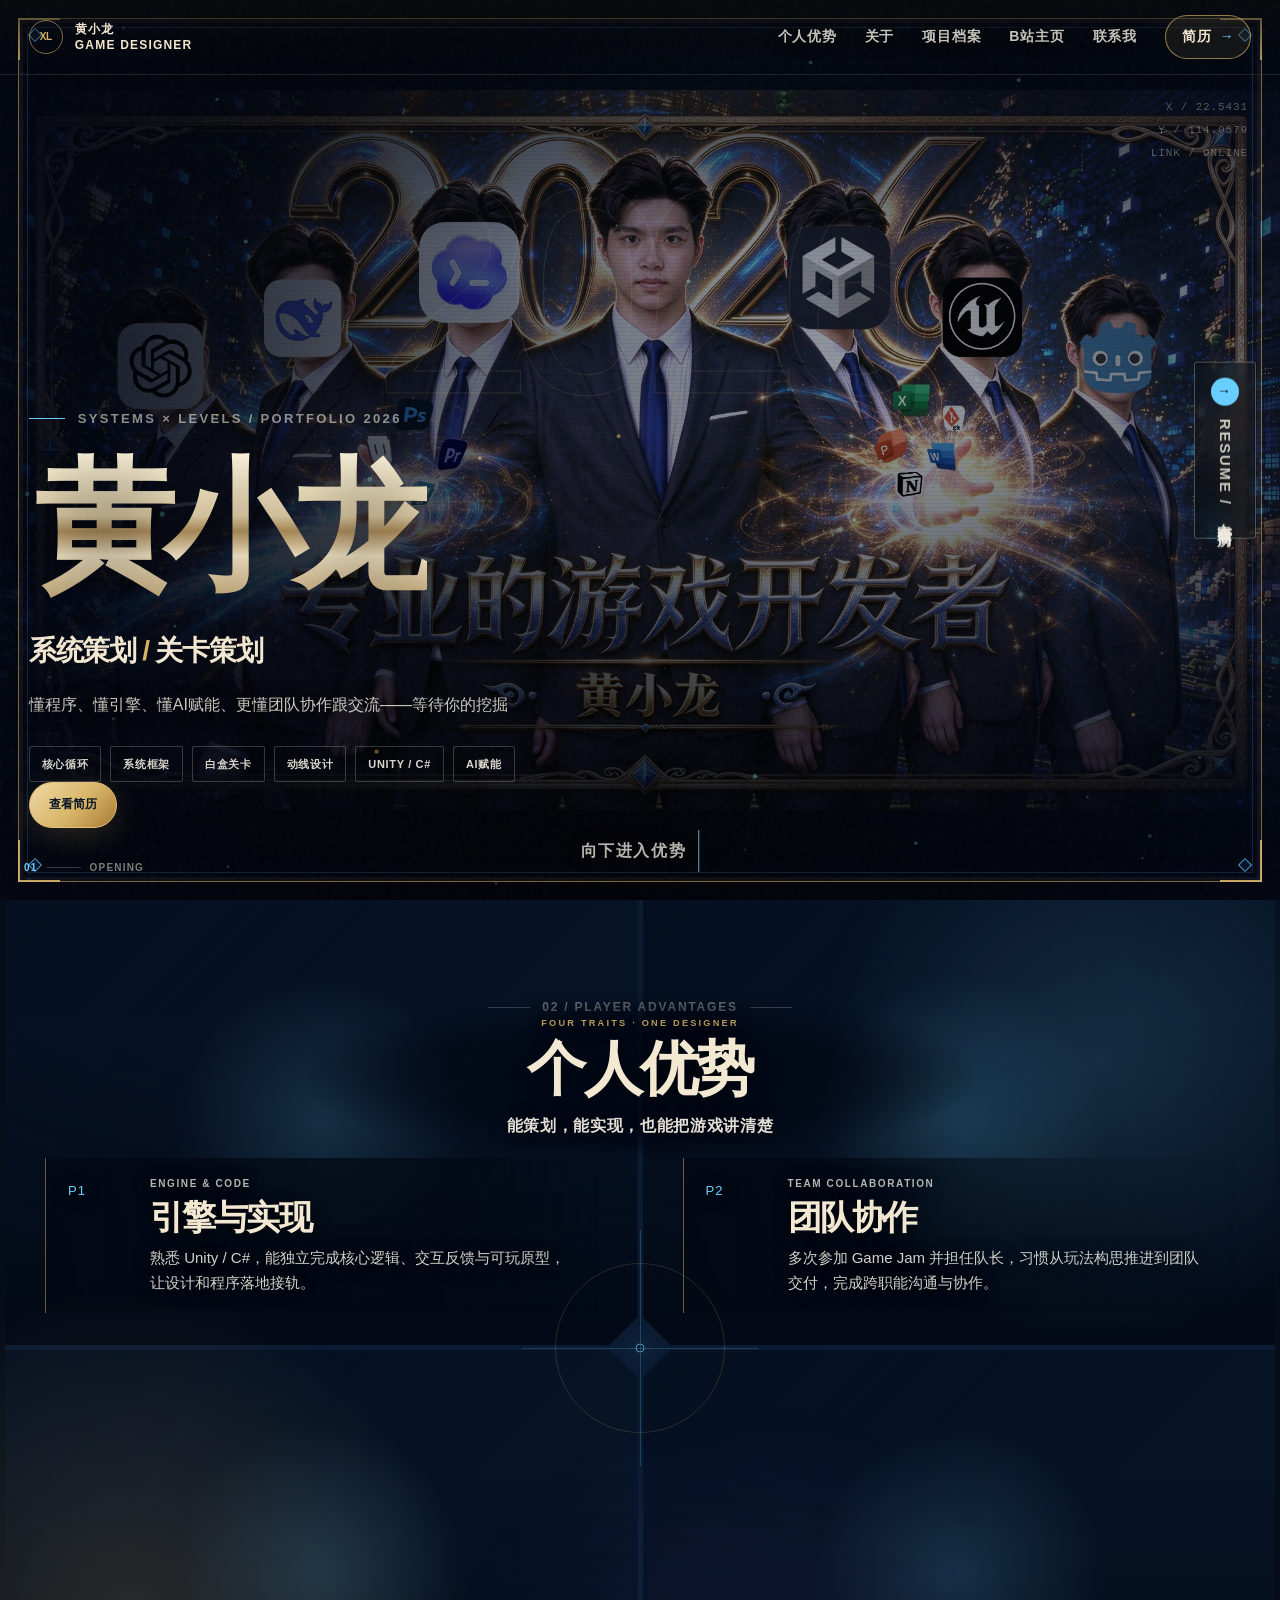
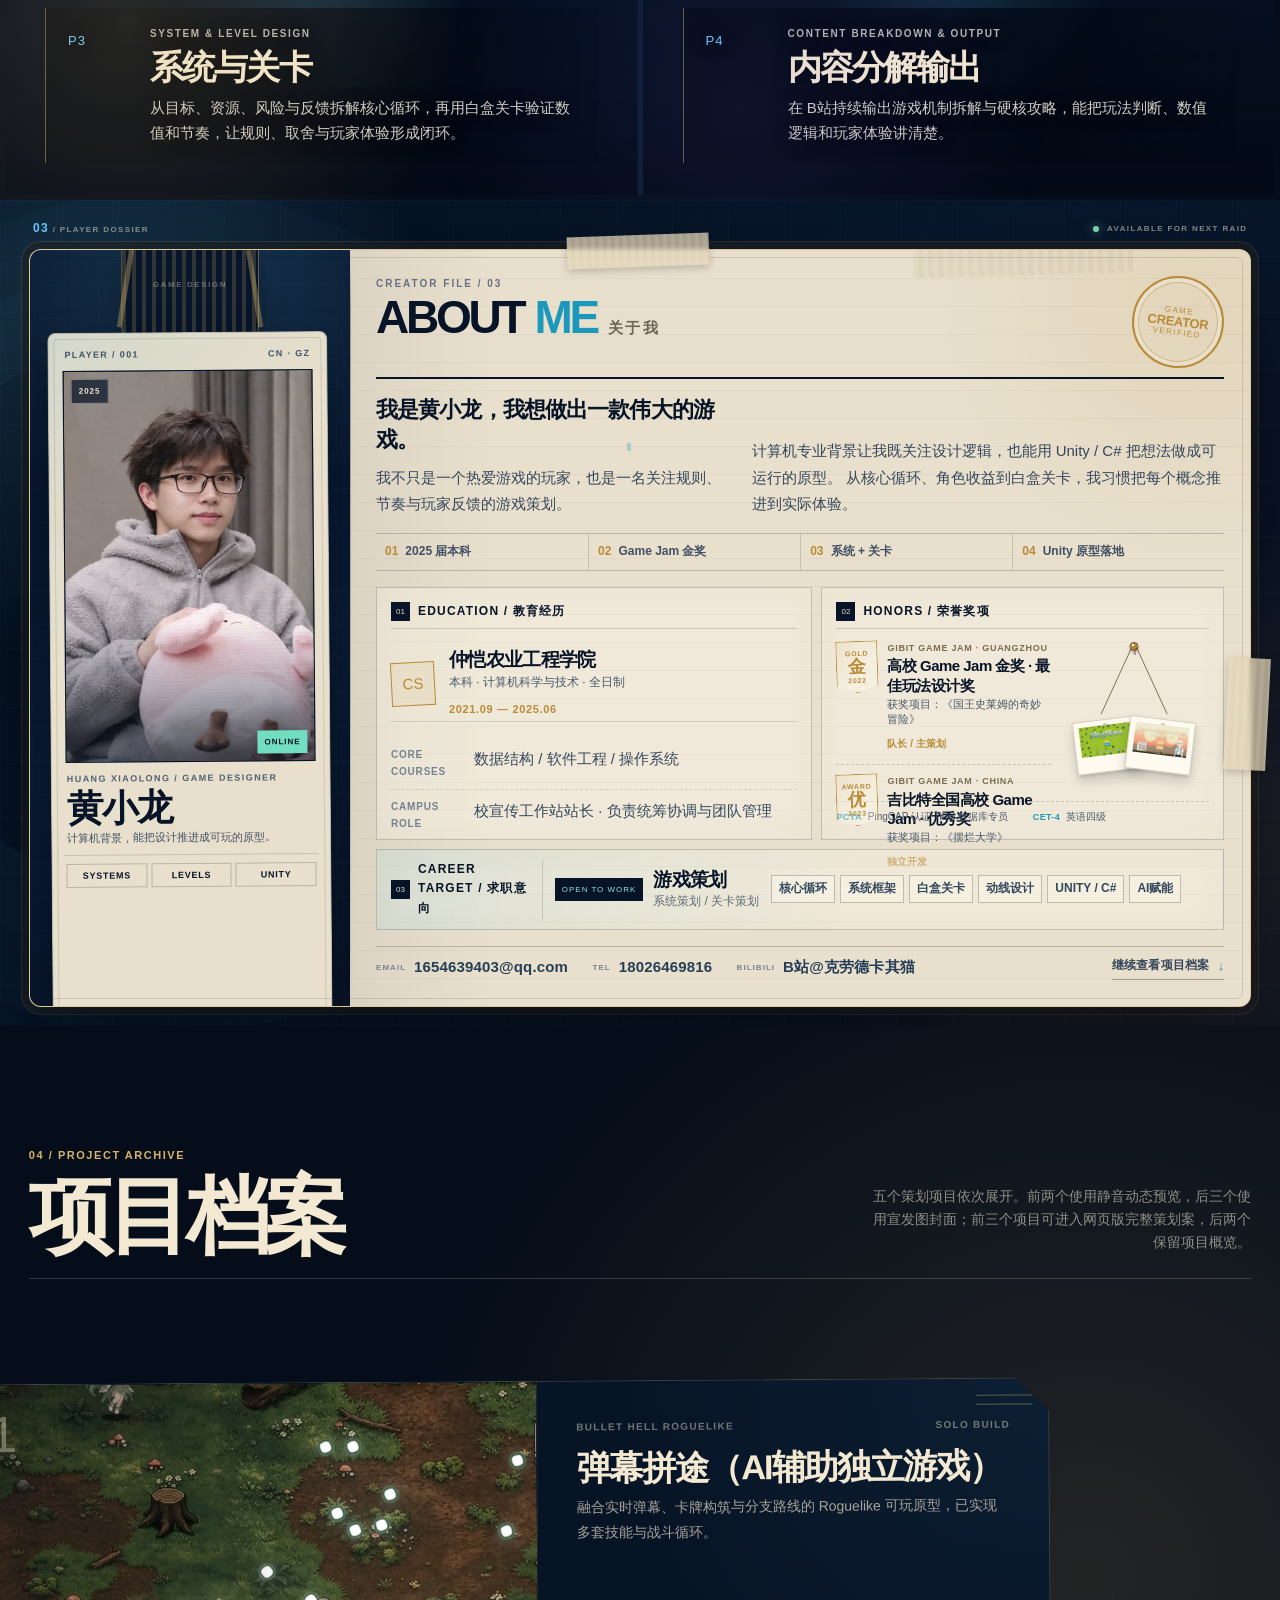
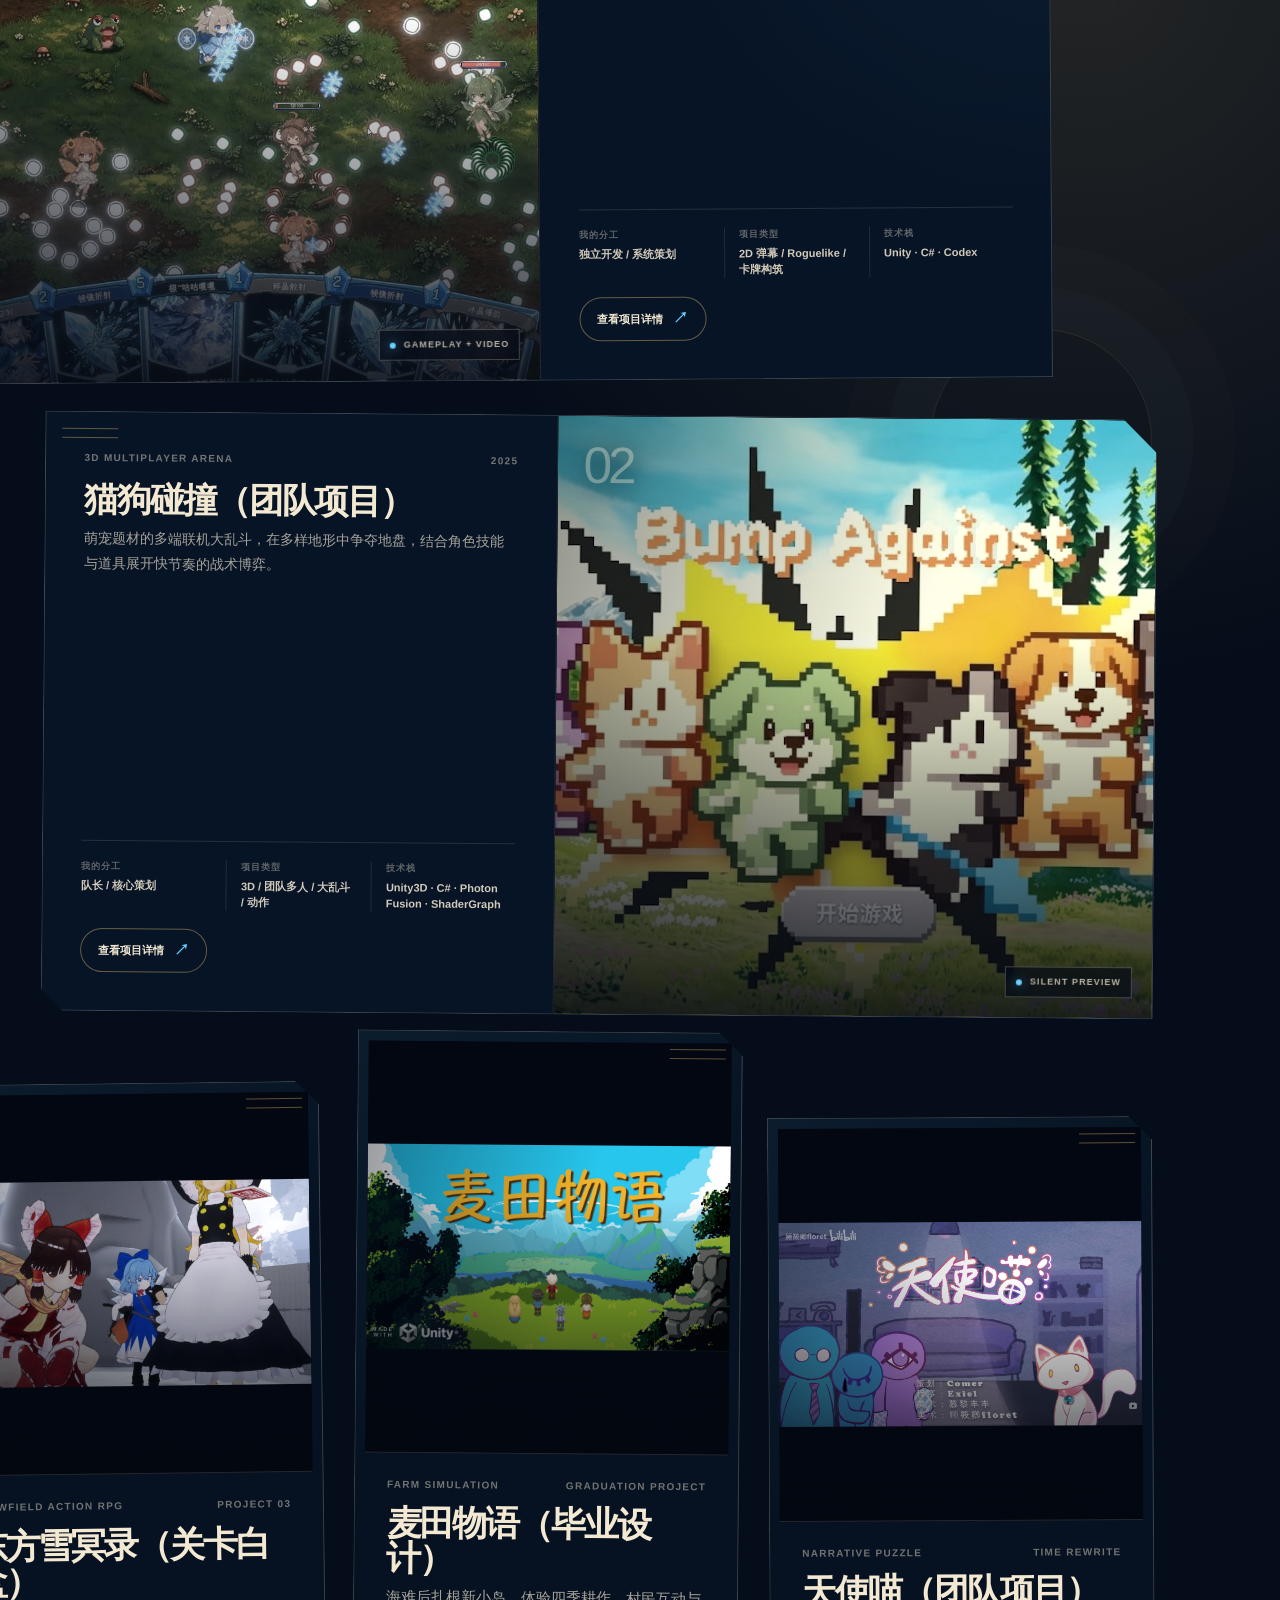
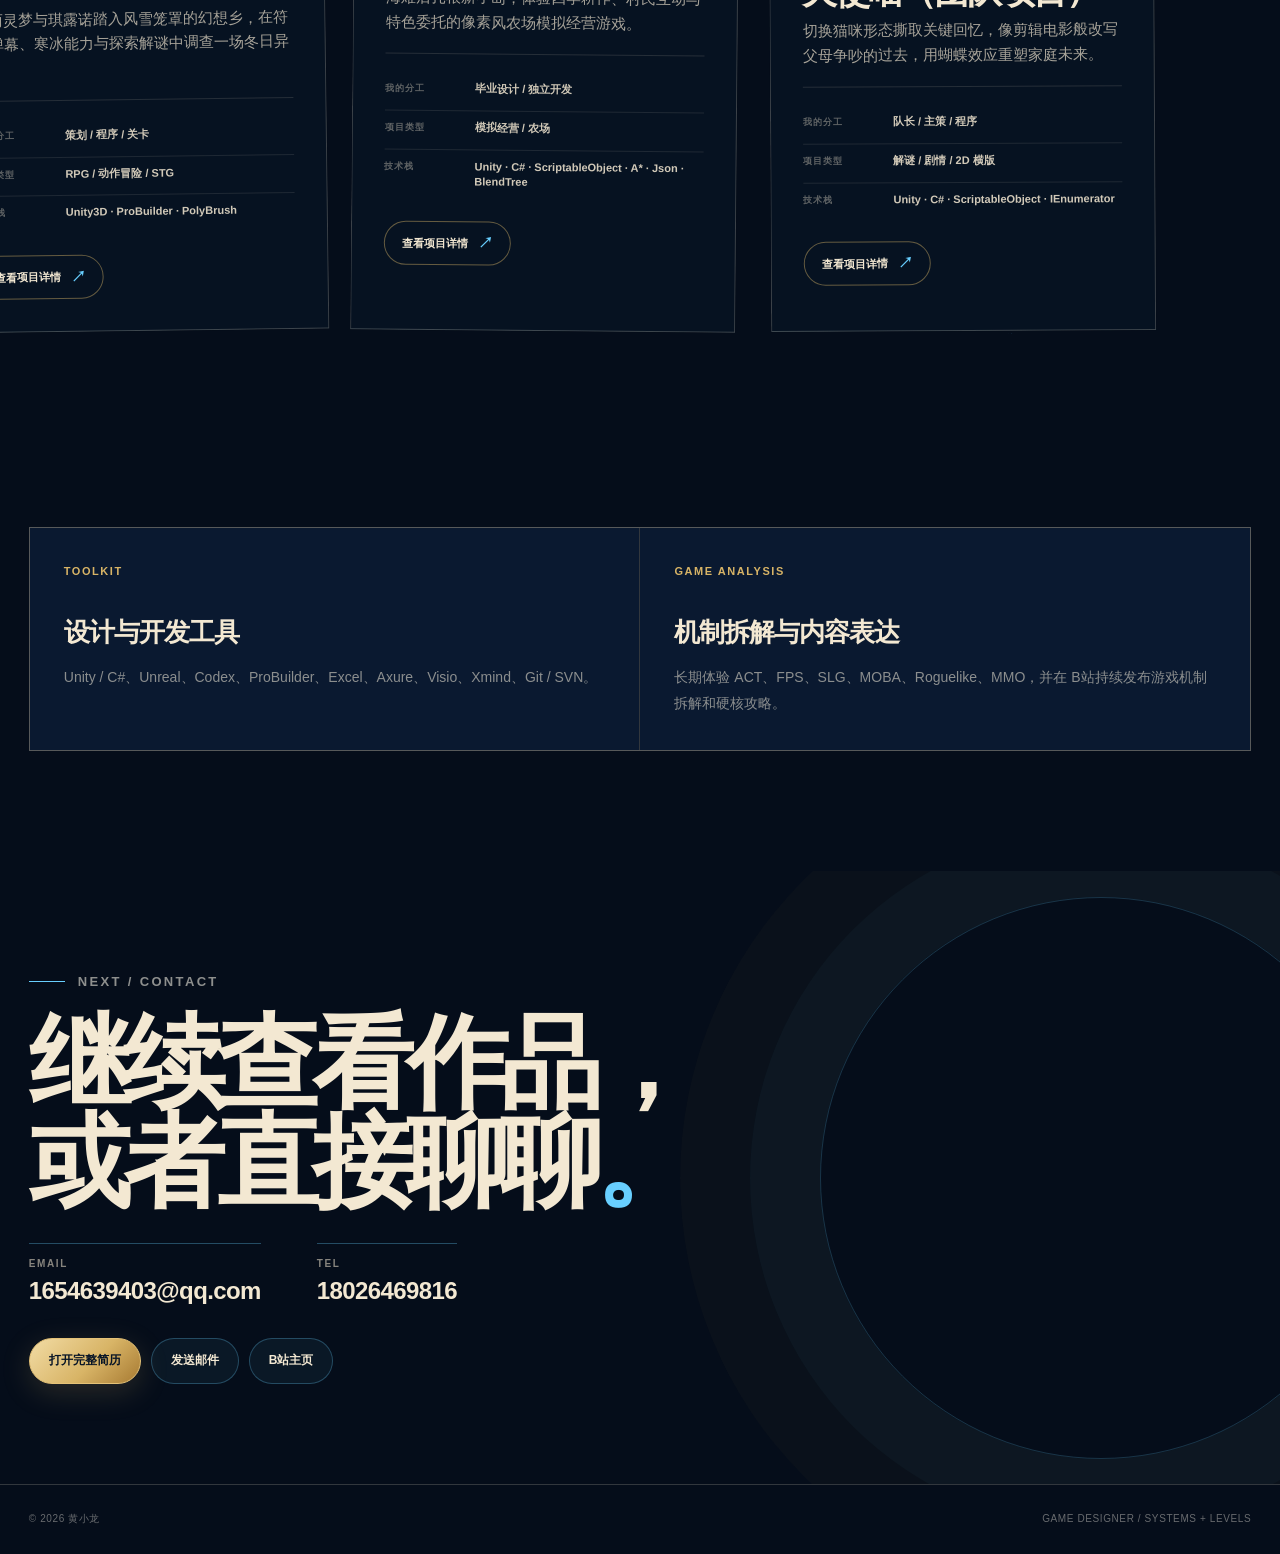
==== commit 19e10411: "Update Bullet Journey responsibilities" ====
--- a/index.html
+++ b/index.html
@@ -964,6 +964,6 @@
       </section>
     </div>
 
-    <script src="assets/cinematic.js?v=mobile-resume-left-swipe-20261109-01"></script>
+    <script src="assets/cinematic.js?v=project-bullet-role-20261109-01"></script>
   </body>
 </html>
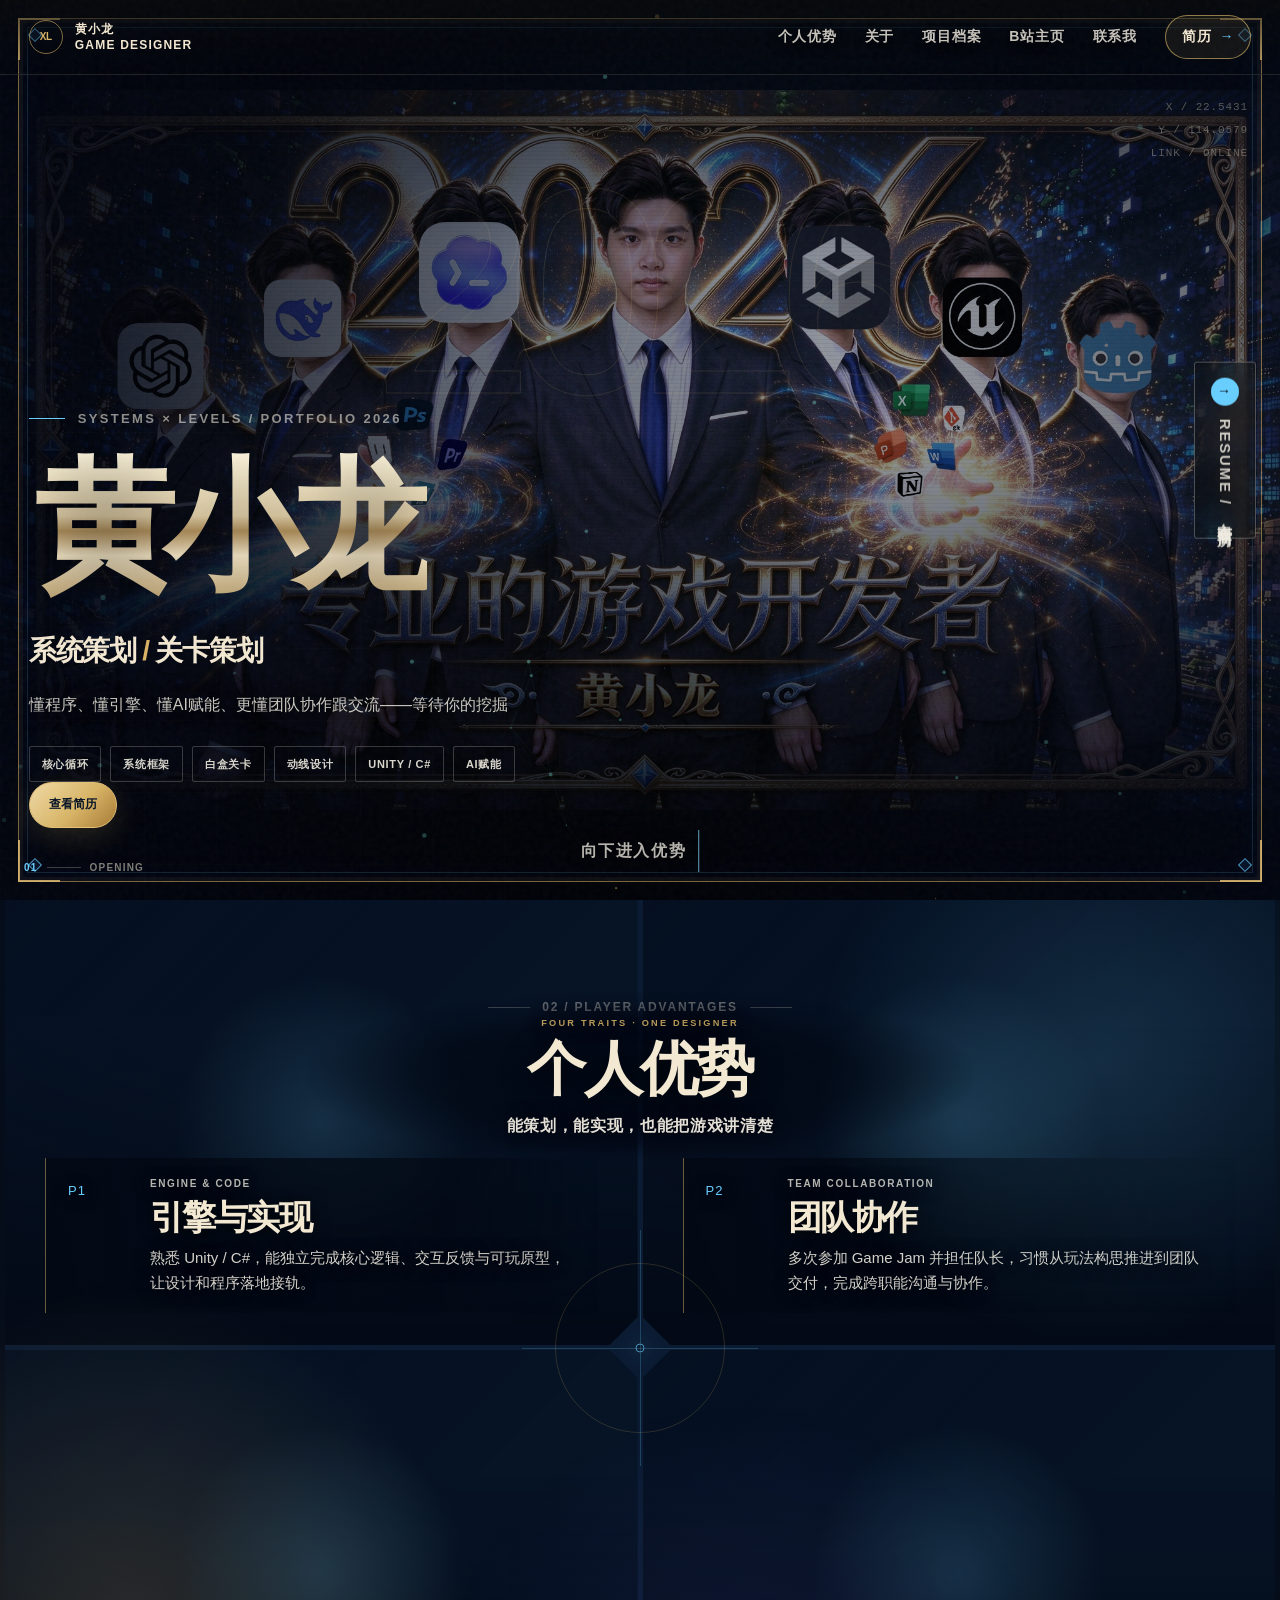
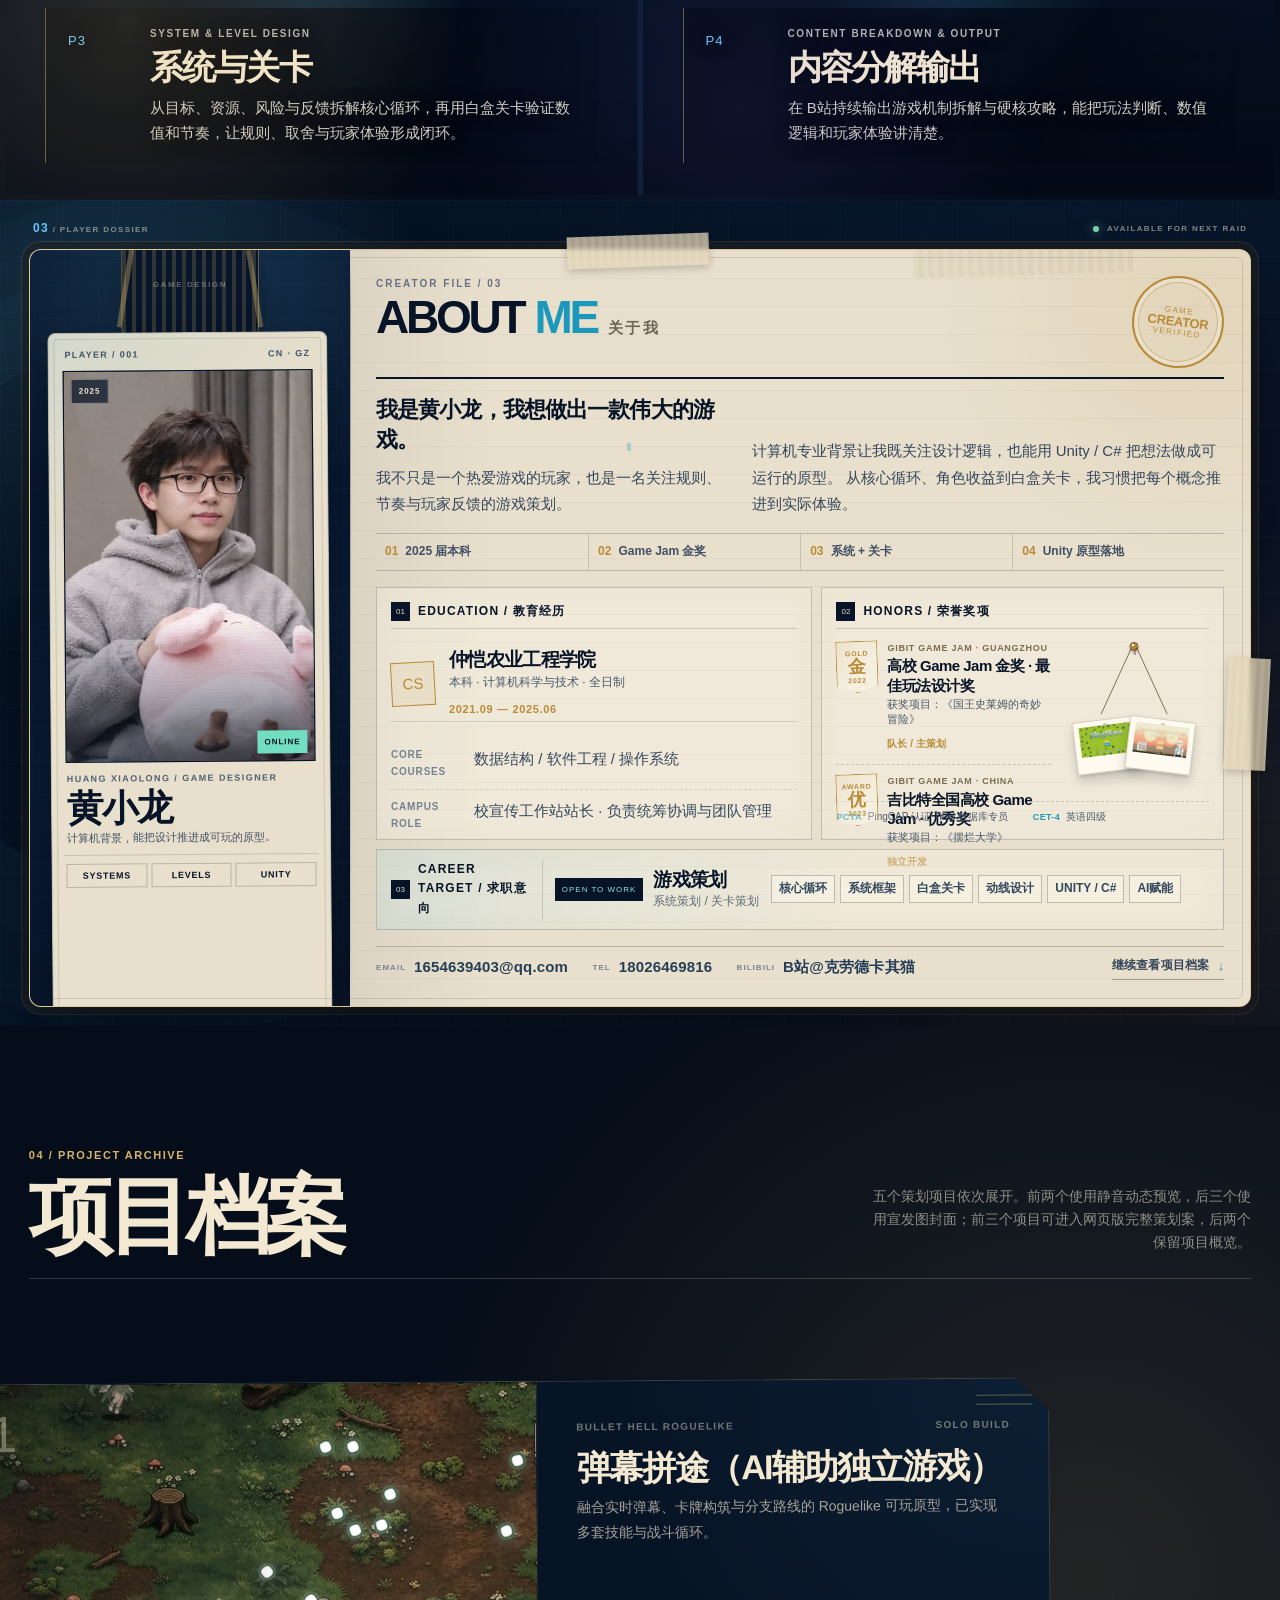
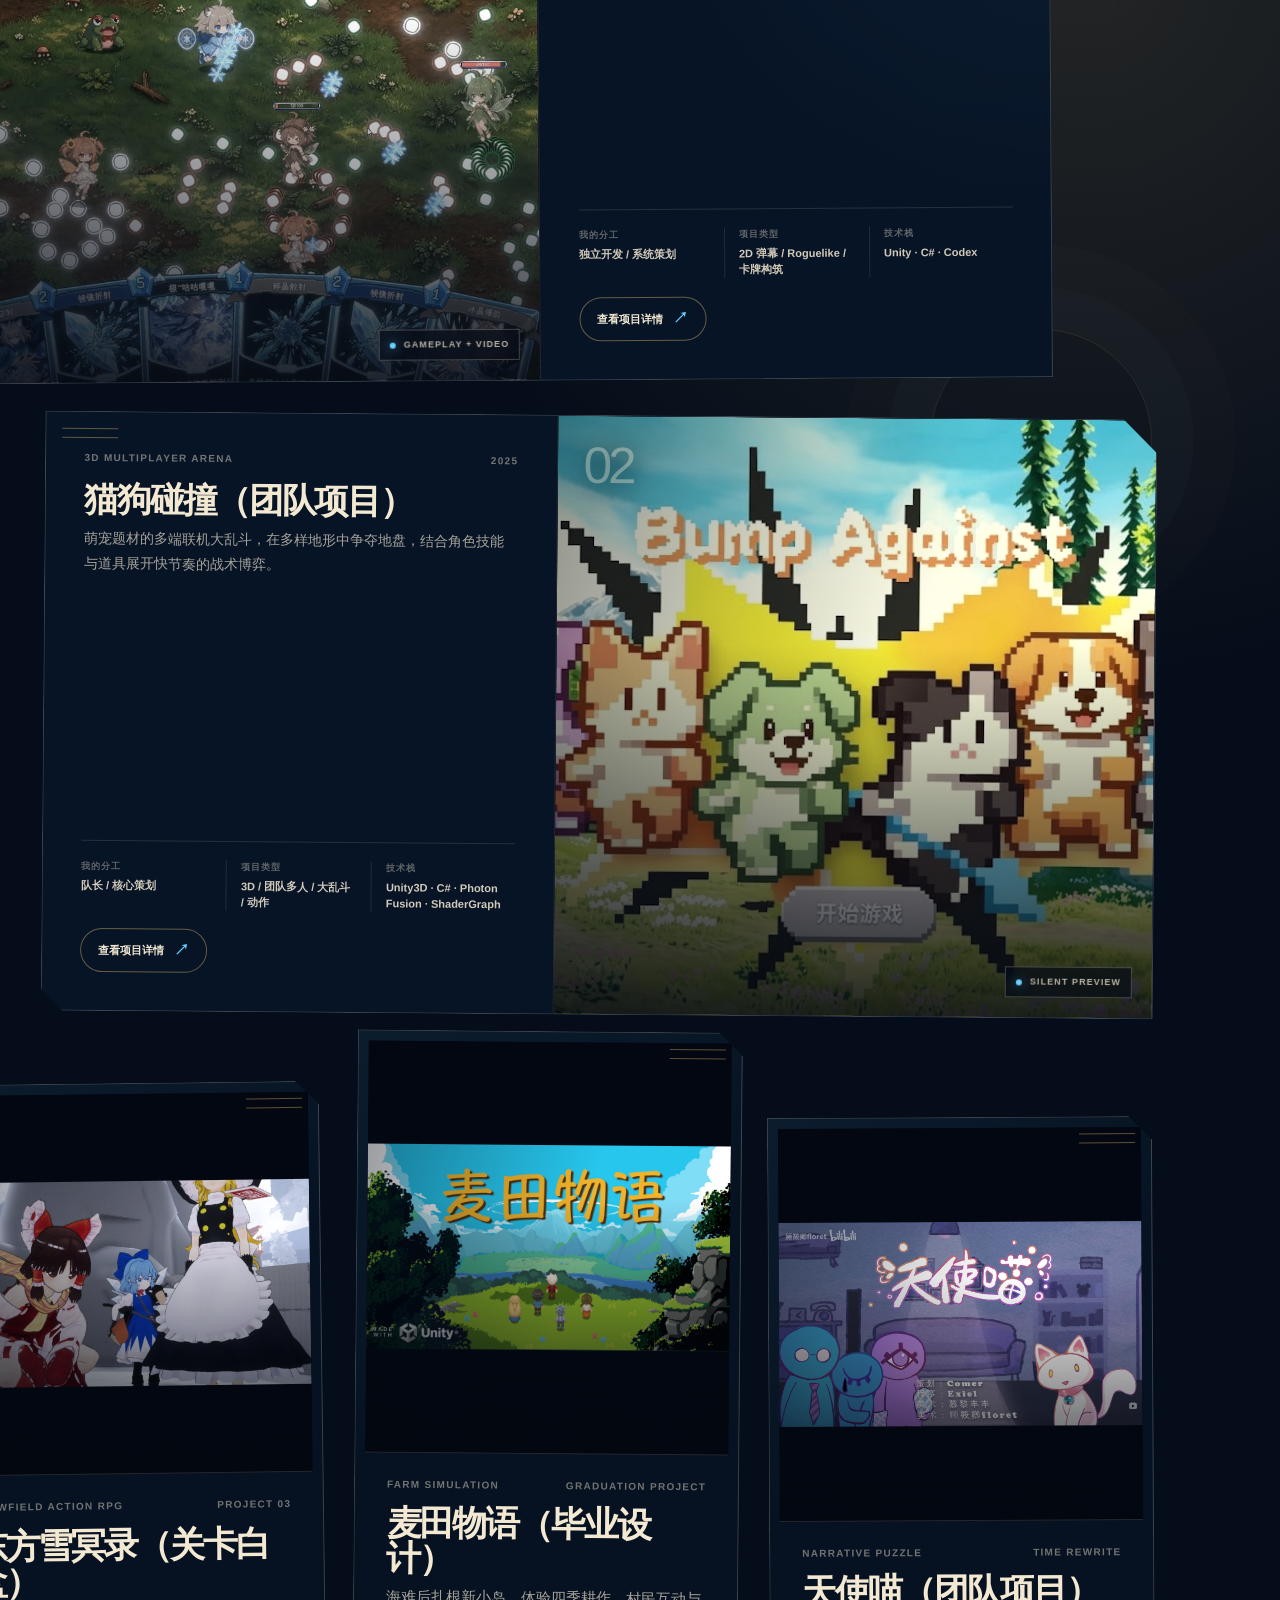
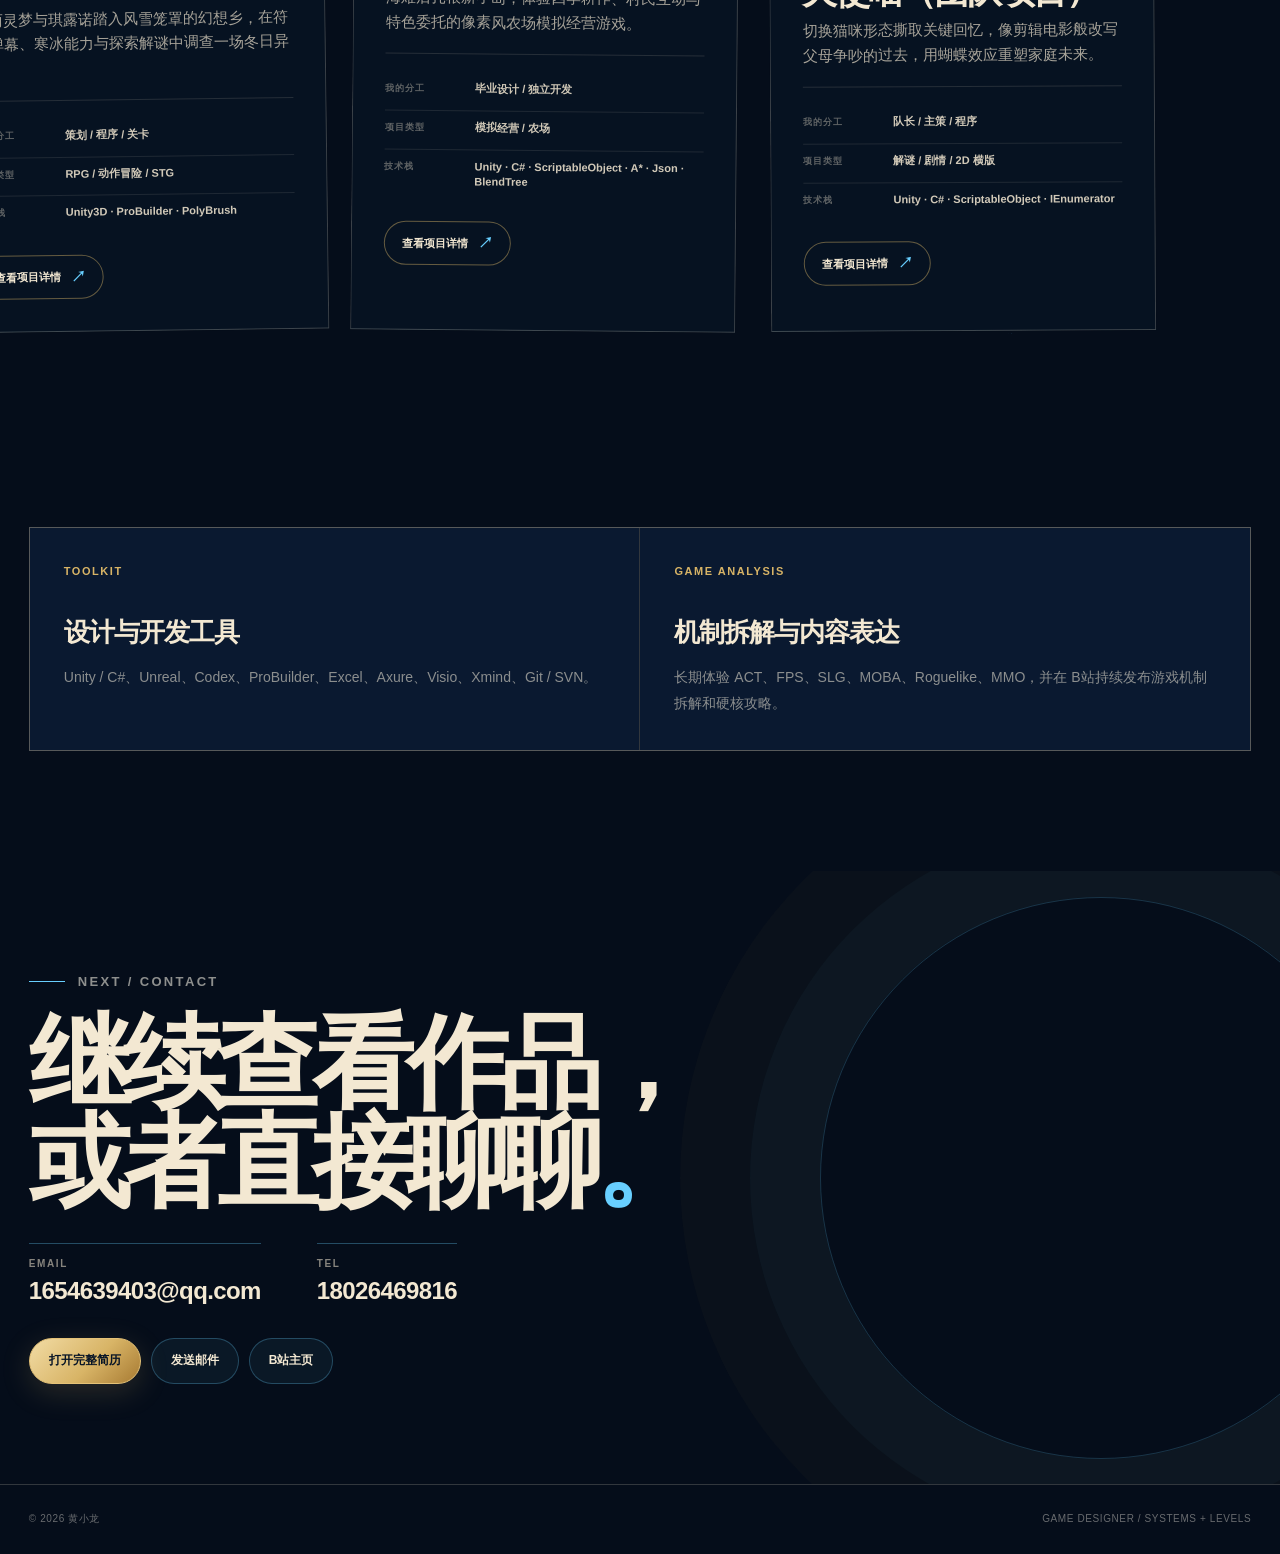
==== commit 9d01d065: "Update portfolio resume to revised version" ====
--- a/index.html
+++ b/index.html
@@ -848,7 +848,7 @@
           <div class="resume-actions">
             <a
               class="resume-action"
-              href="assets/resume/黄小龙_游戏策划简历.pdf"
+              href="assets/resume/黄小龙_游戏策划简历.pdf?v=resume-20261119-01"
               download
             >
               下载 PDF
@@ -866,13 +866,13 @@
         <div class="resume-pages">
           <a
             class="resume-page"
-            href="assets/resume/page-1.png"
+            href="assets/resume/page-1.png?v=resume-20261119-01"
             target="_blank"
             rel="noopener noreferrer"
           >
             <span>PAGE 01</span>
             <img
-              src="assets/resume/page-1.png"
+              src="assets/resume/page-1.png?v=resume-20261119-01"
               alt="黄小龙游戏策划简历第一页"
               width="1191"
               height="1684"
@@ -880,13 +880,13 @@
           </a>
           <a
             class="resume-page"
-            href="assets/resume/page-2.png"
+            href="assets/resume/page-2.png?v=resume-20261119-01"
             target="_blank"
             rel="noopener noreferrer"
           >
             <span>PAGE 02</span>
             <img
-              src="assets/resume/page-2.png"
+              src="assets/resume/page-2.png?v=resume-20261119-01"
               alt="黄小龙游戏策划简历第二页"
               width="1191"
               height="1684"
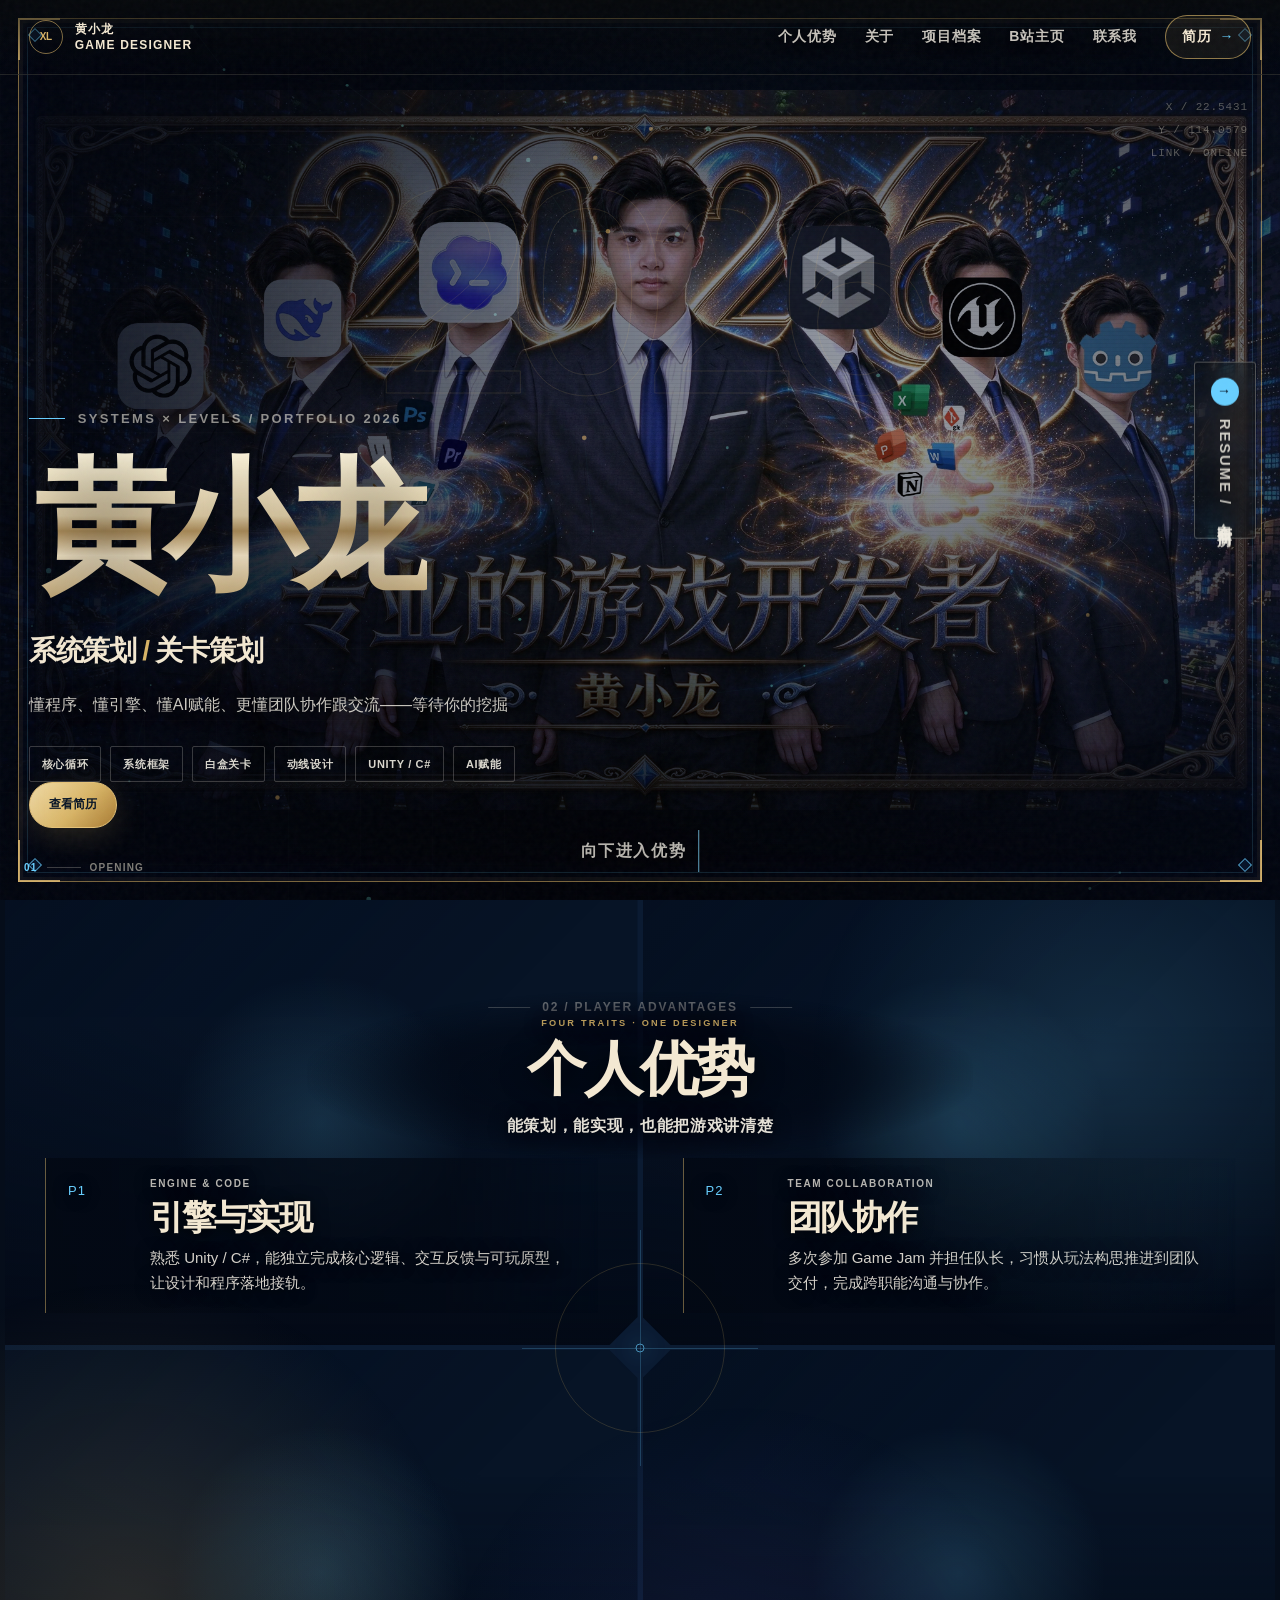
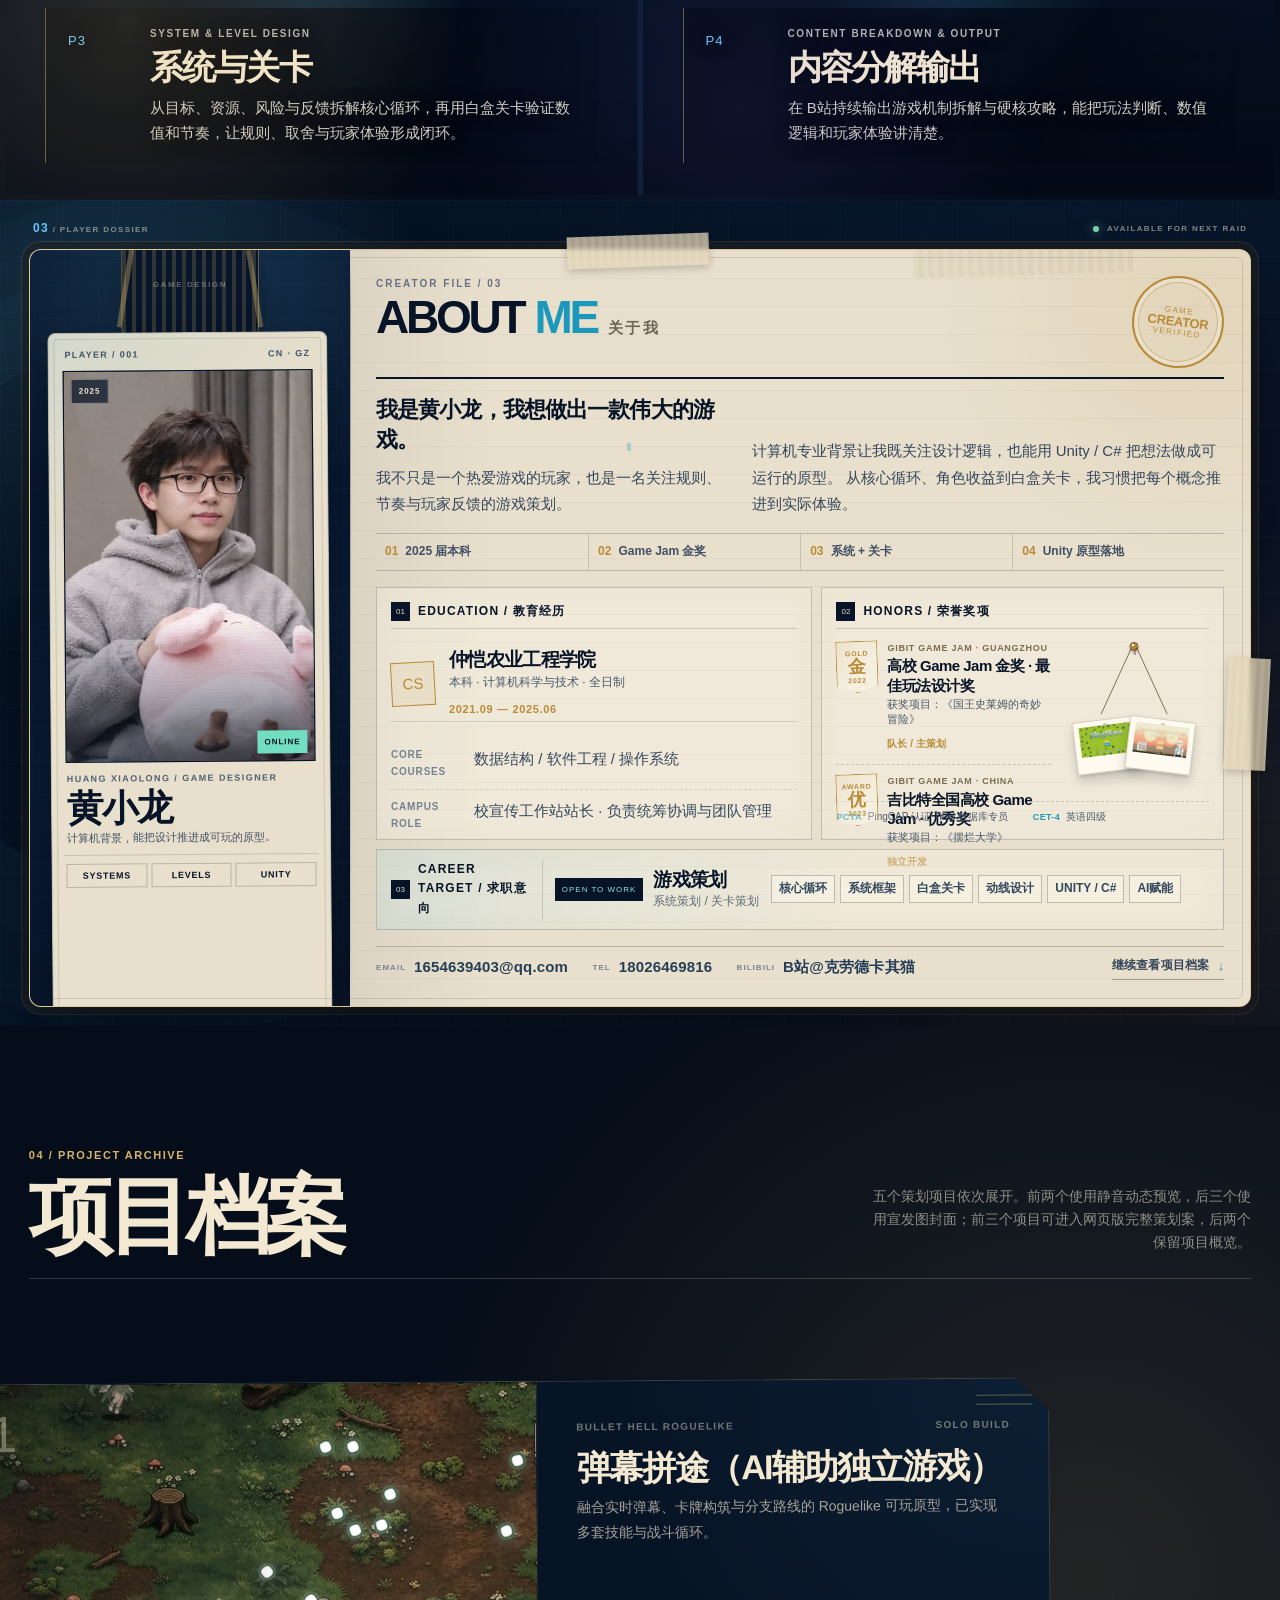
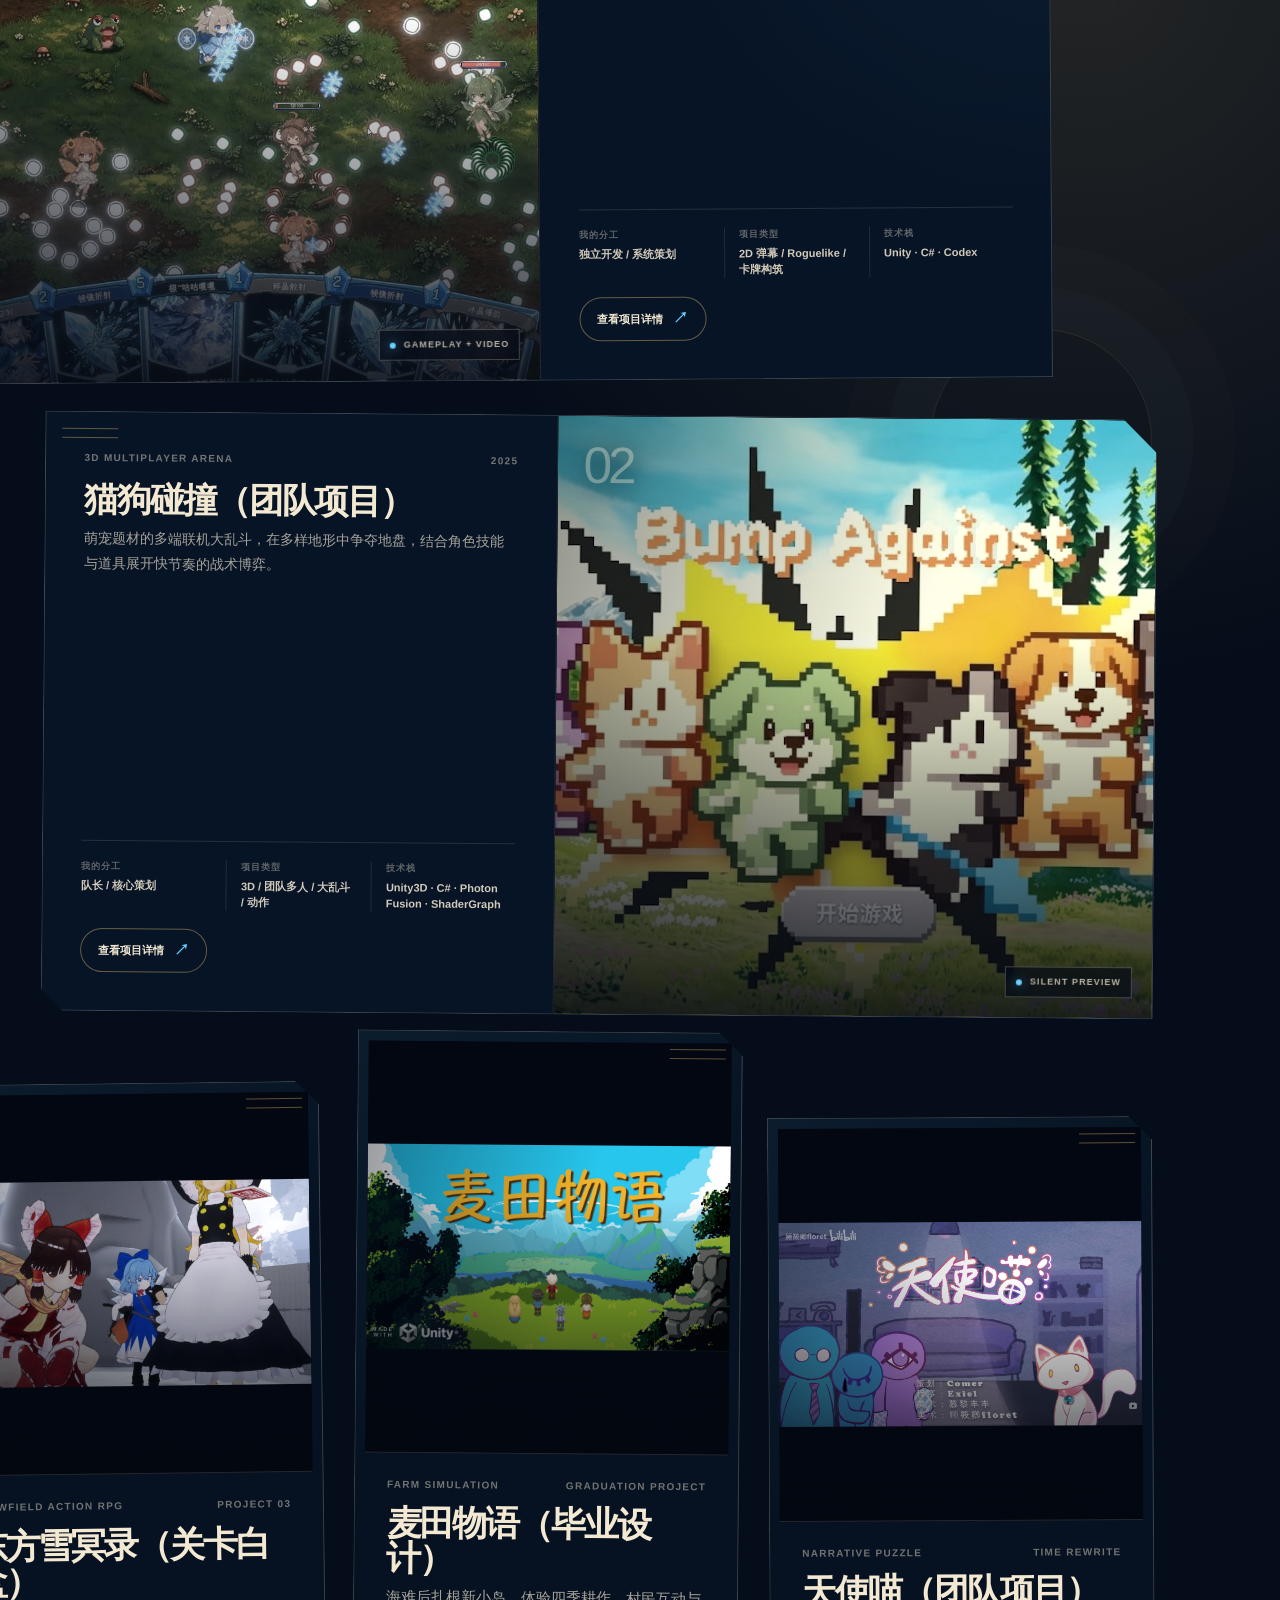
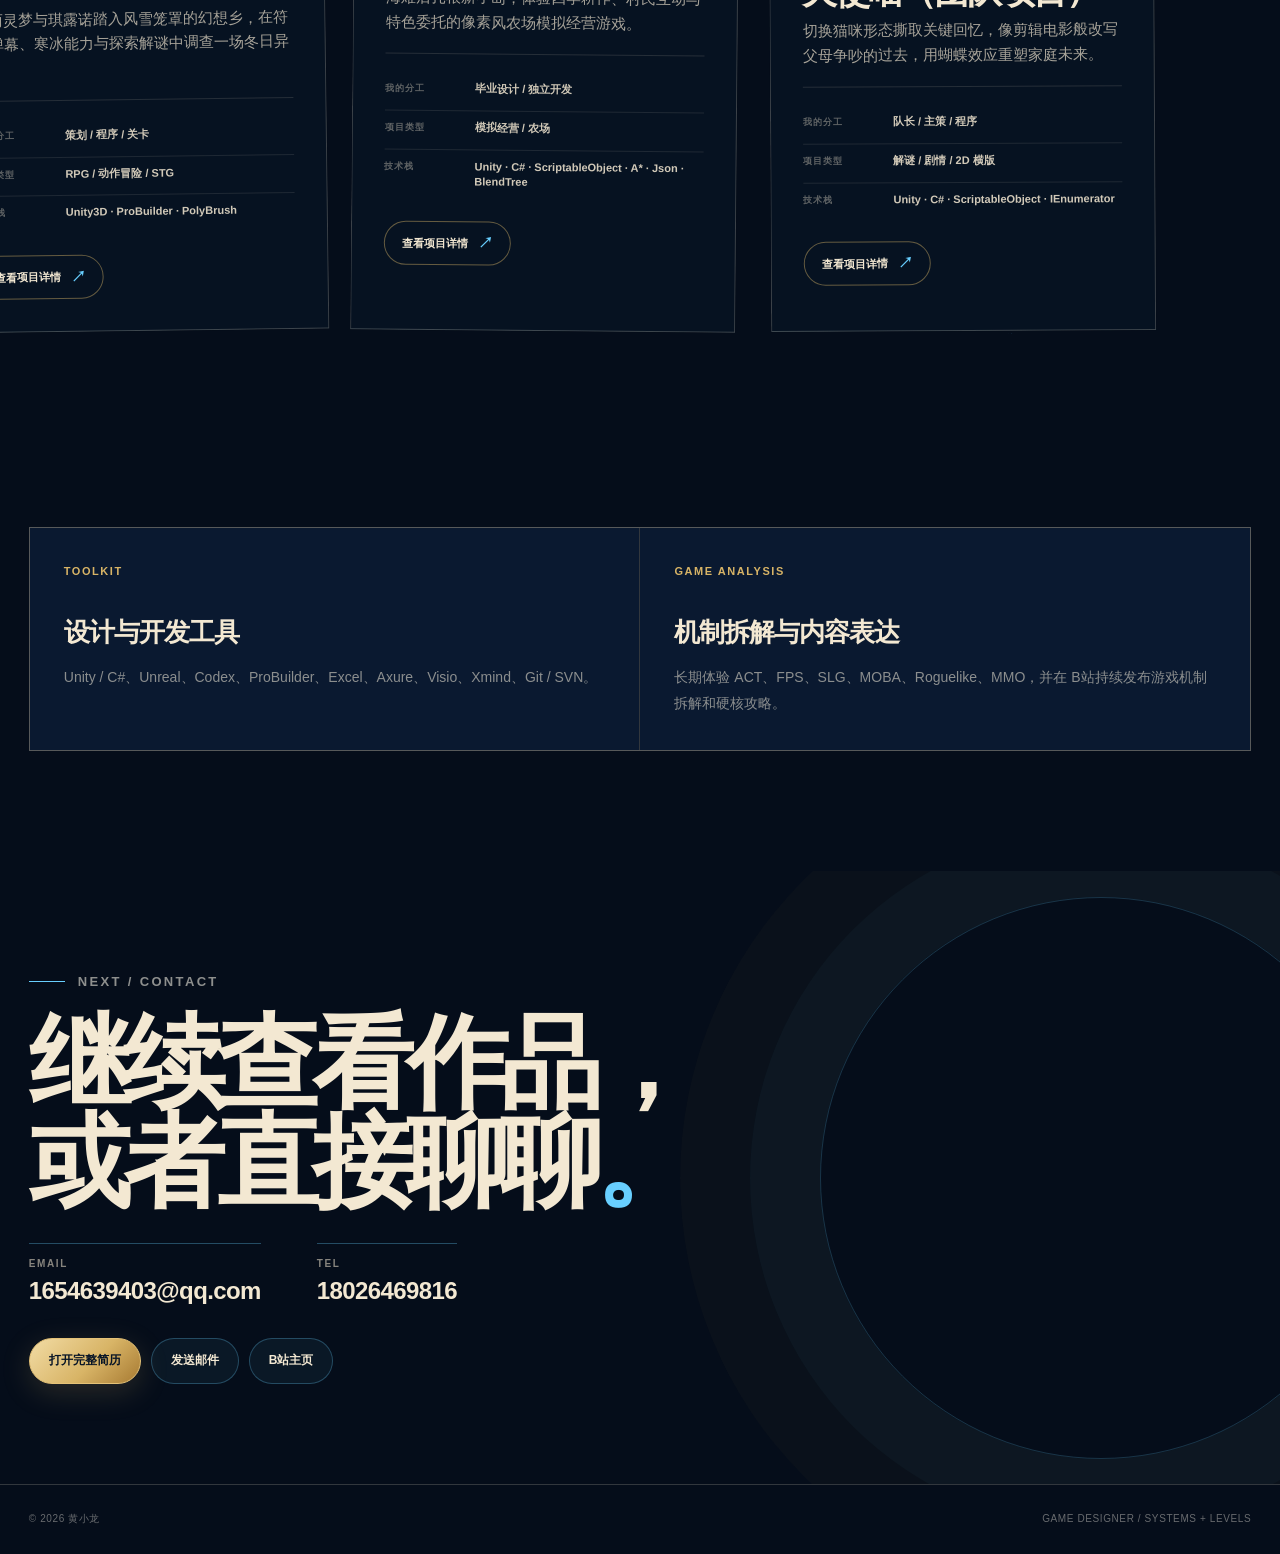
==== commit 69ebe2b6: "Update resume age to 24" ====
--- a/index.html
+++ b/index.html
@@ -848,7 +848,7 @@
           <div class="resume-actions">
             <a
               class="resume-action"
-              href="assets/resume/黄小龙_游戏策划简历.pdf?v=resume-20261119-01"
+              href="assets/resume/黄小龙_游戏策划简历.pdf?v=resume-20261119-02"
               download
             >
               下载 PDF
@@ -866,13 +866,13 @@
         <div class="resume-pages">
           <a
             class="resume-page"
-            href="assets/resume/page-1.png?v=resume-20261119-01"
+            href="assets/resume/page-1.png?v=resume-20261119-02"
             target="_blank"
             rel="noopener noreferrer"
           >
             <span>PAGE 01</span>
             <img
-              src="assets/resume/page-1.png?v=resume-20261119-01"
+              src="assets/resume/page-1.png?v=resume-20261119-02"
               alt="黄小龙游戏策划简历第一页"
               width="1191"
               height="1684"
@@ -880,13 +880,13 @@
           </a>
           <a
             class="resume-page"
-            href="assets/resume/page-2.png?v=resume-20261119-01"
+            href="assets/resume/page-2.png?v=resume-20261119-02"
             target="_blank"
             rel="noopener noreferrer"
           >
             <span>PAGE 02</span>
             <img
-              src="assets/resume/page-2.png?v=resume-20261119-01"
+              src="assets/resume/page-2.png?v=resume-20261119-02"
               alt="黄小龙游戏策划简历第二页"
               width="1191"
               height="1684"
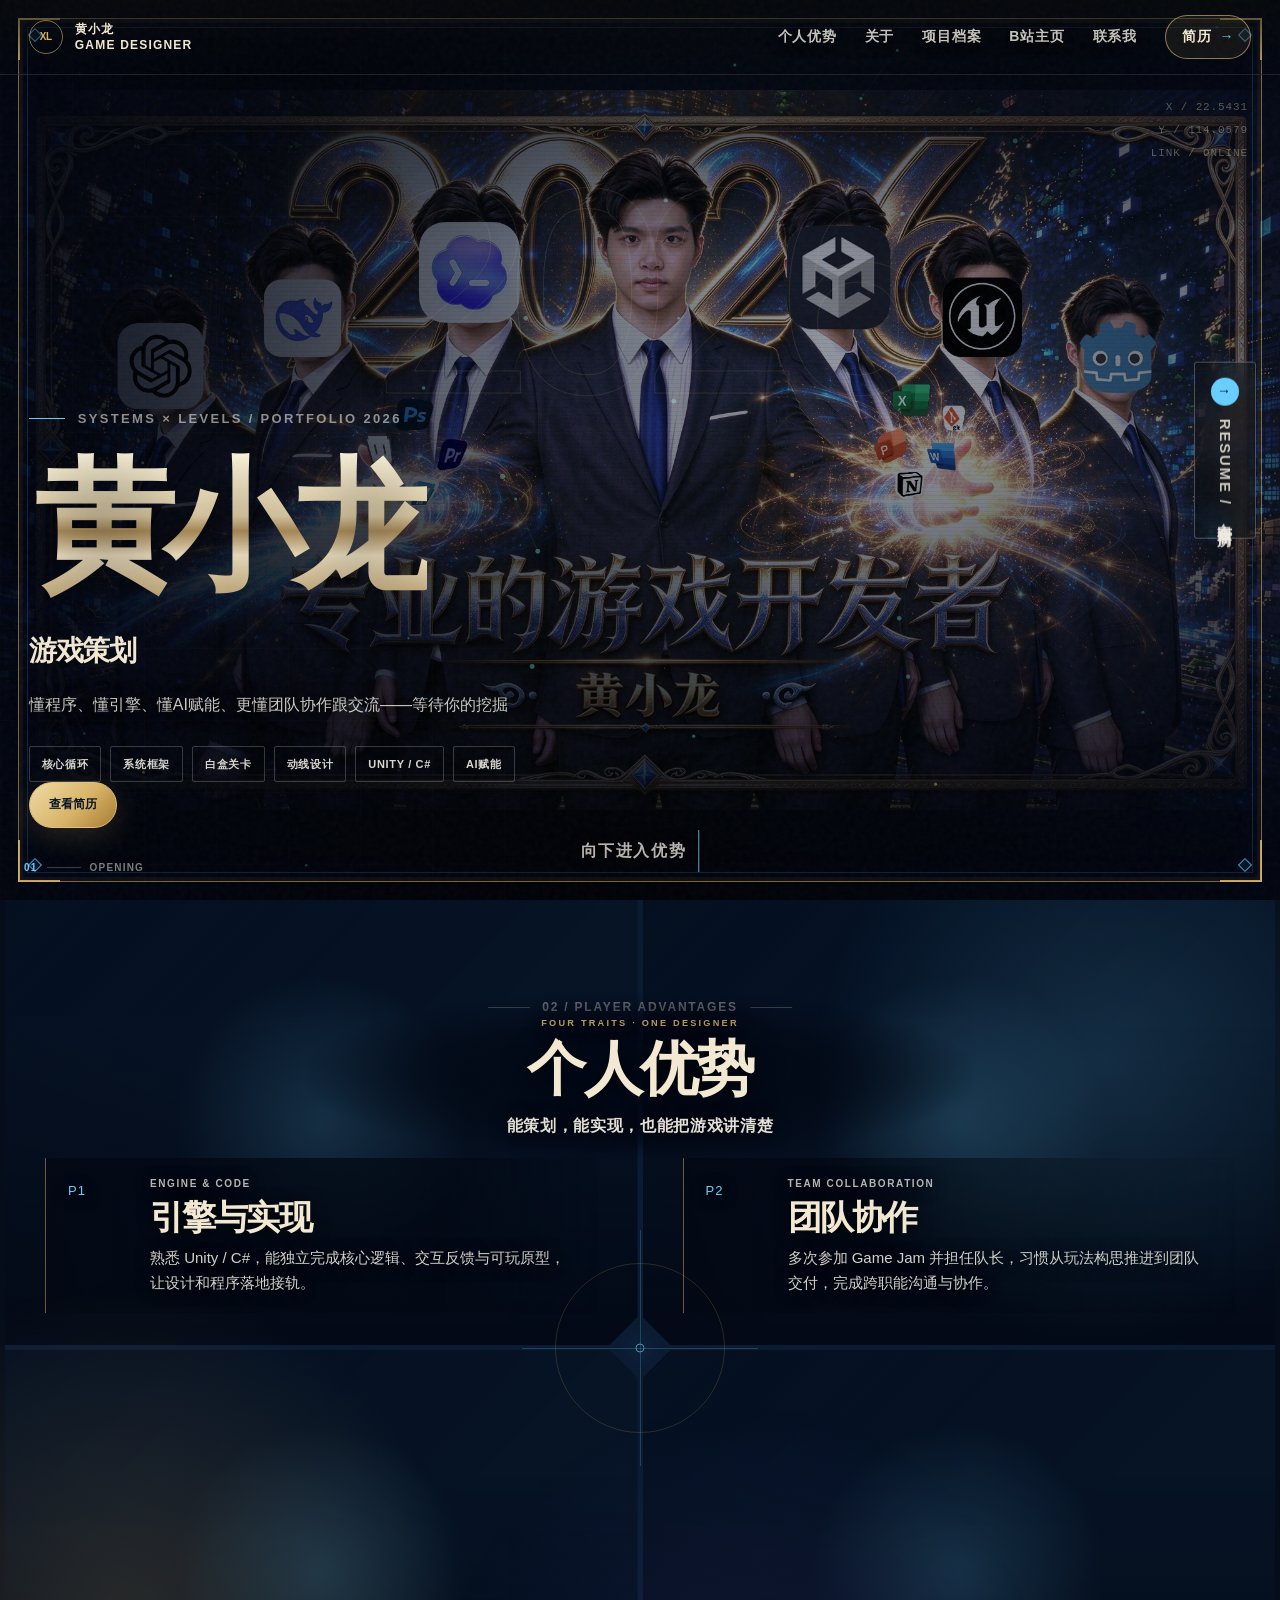
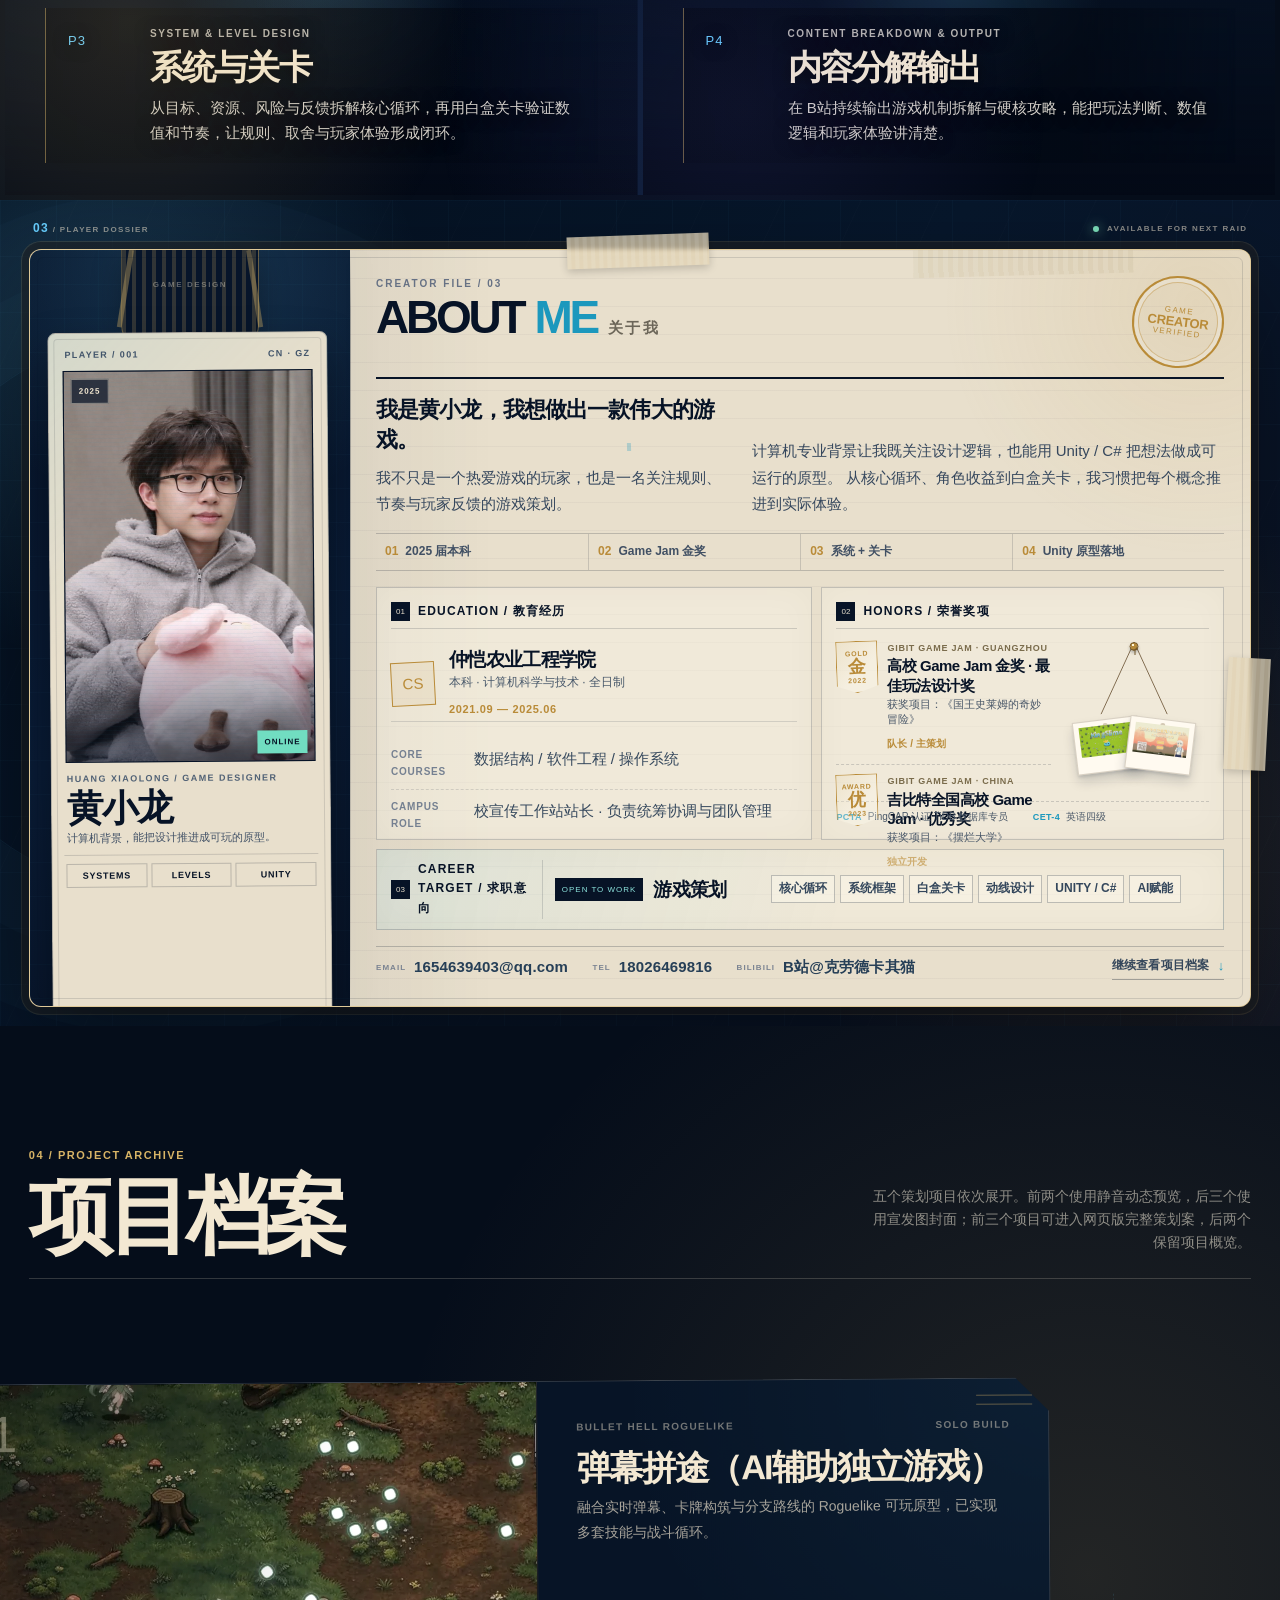
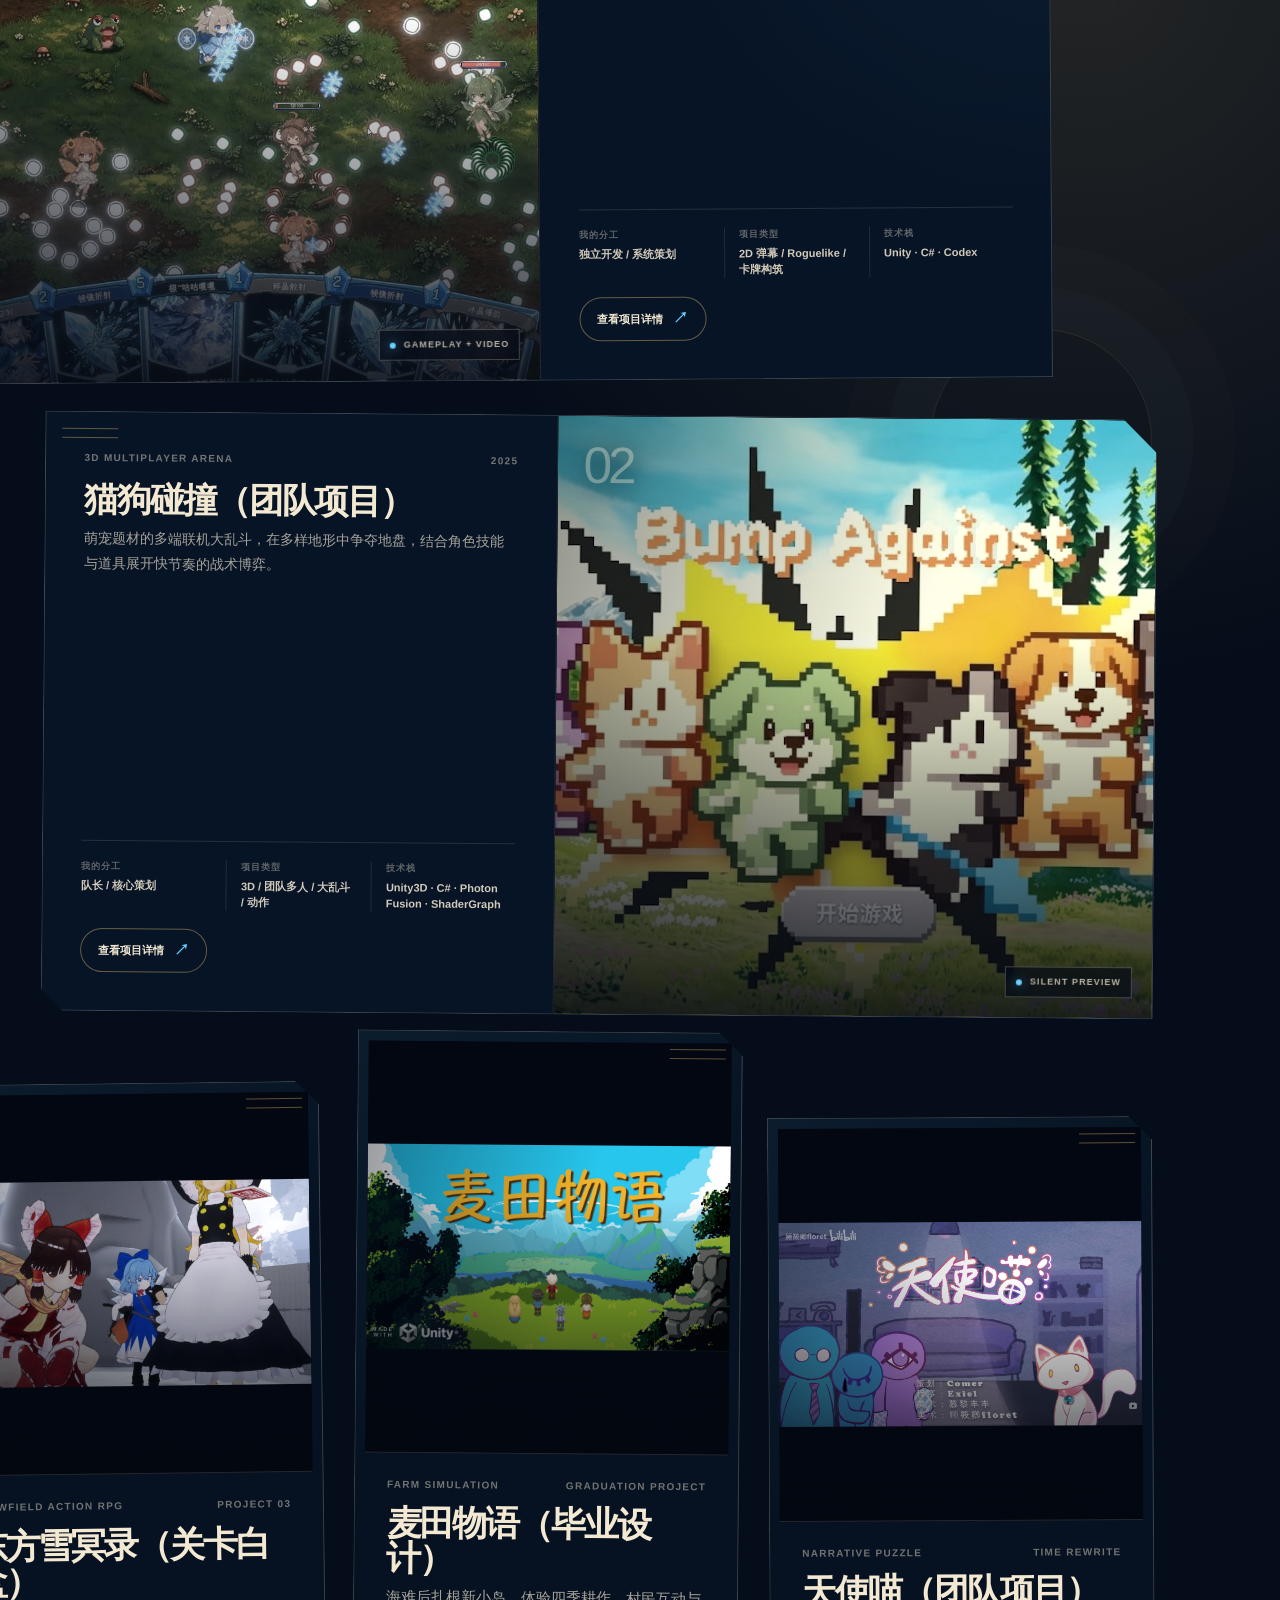
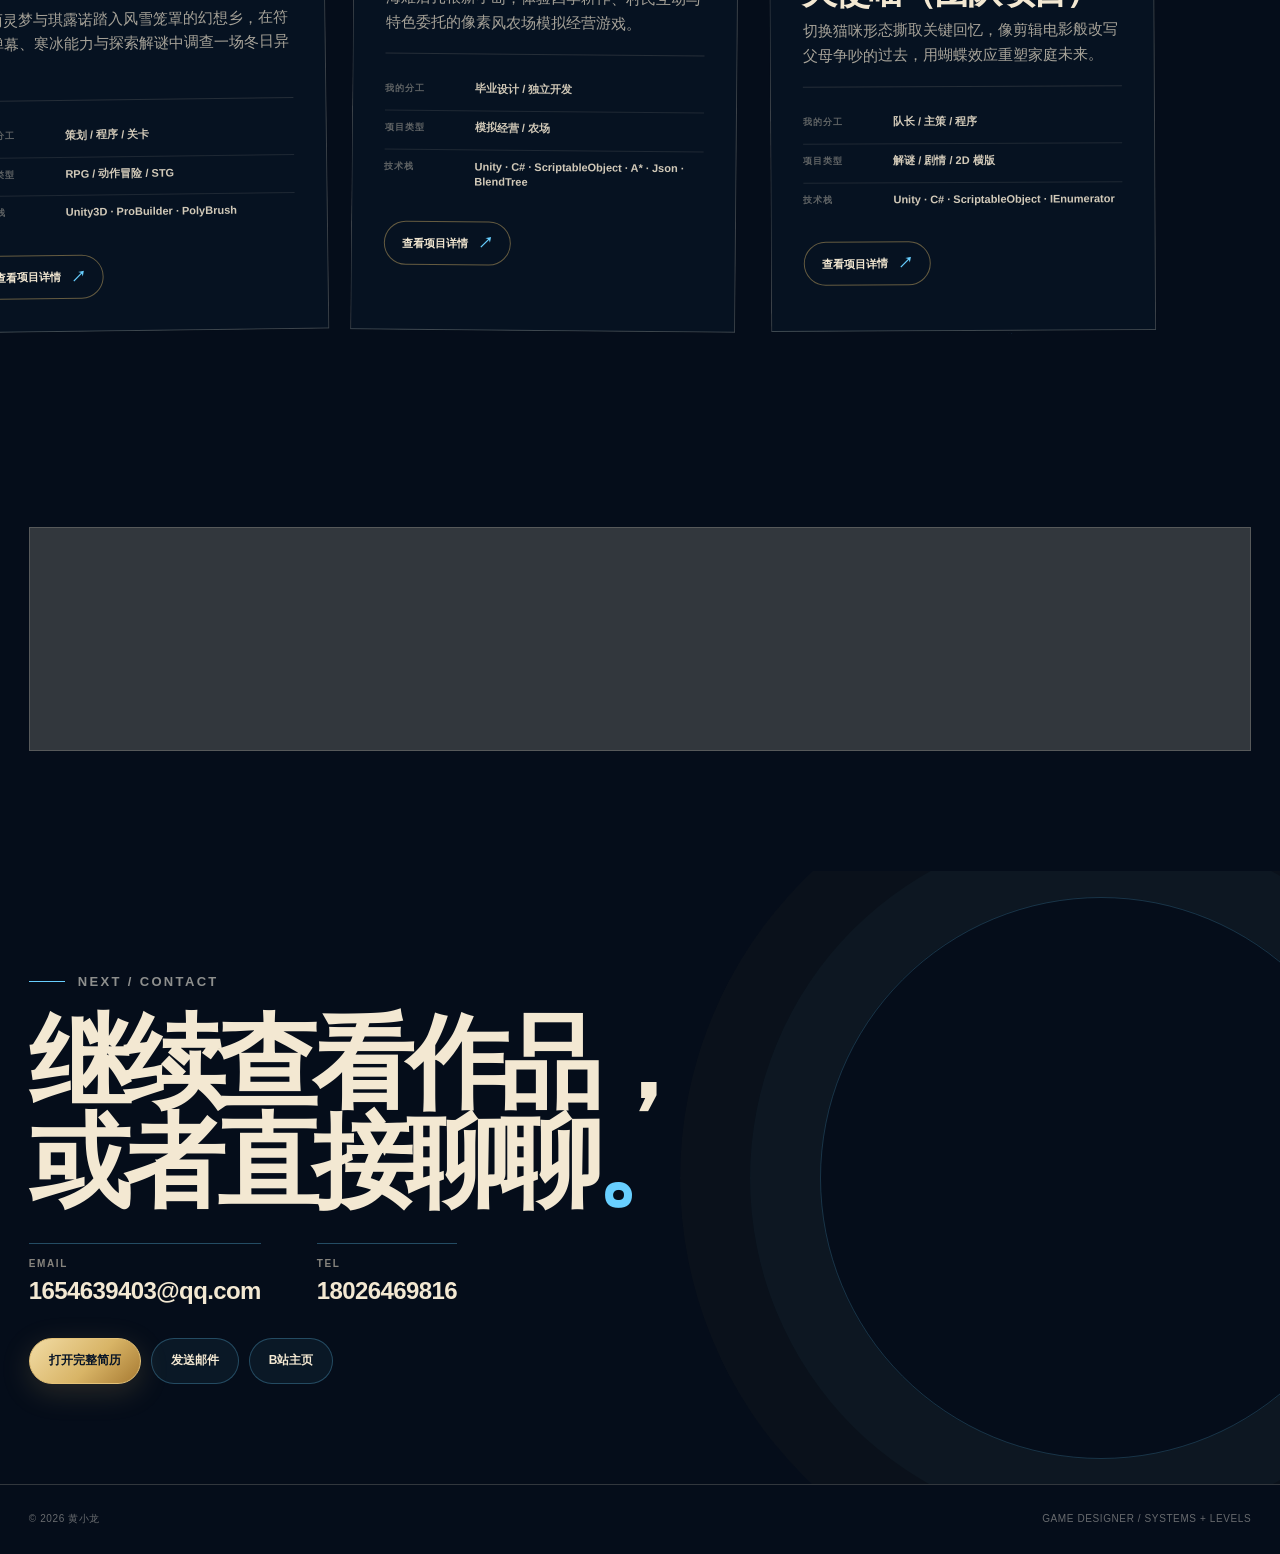
==== commit 0350d9b3: "Update career target to game designer" ====
--- a/index.html
+++ b/index.html
@@ -96,7 +96,7 @@
           <div class="hero-copy">
             <div class="hero-kicker">SYSTEMS × LEVELS / PORTFOLIO 2026</div>
             <h1 class="hero-title" data-text="黄小龙">黄小龙</h1>
-            <p class="hero-role">系统策划 <span>/</span> 关卡策划</p>
+            <p class="hero-role">游戏策划</p>
             <p class="hero-statement">
               懂程序、懂引擎、懂AI赋能、更懂团队协作跟交流——等待你的挖掘
             </p>
@@ -436,7 +436,6 @@
                     <span>OPEN TO WORK</span>
                     <div>
                       <h4>游戏策划</h4>
-                      <p>系统策划 / 关卡策划</p>
                     </div>
                   </div>
                   <ul class="target-tags" aria-label="能力关键词">
